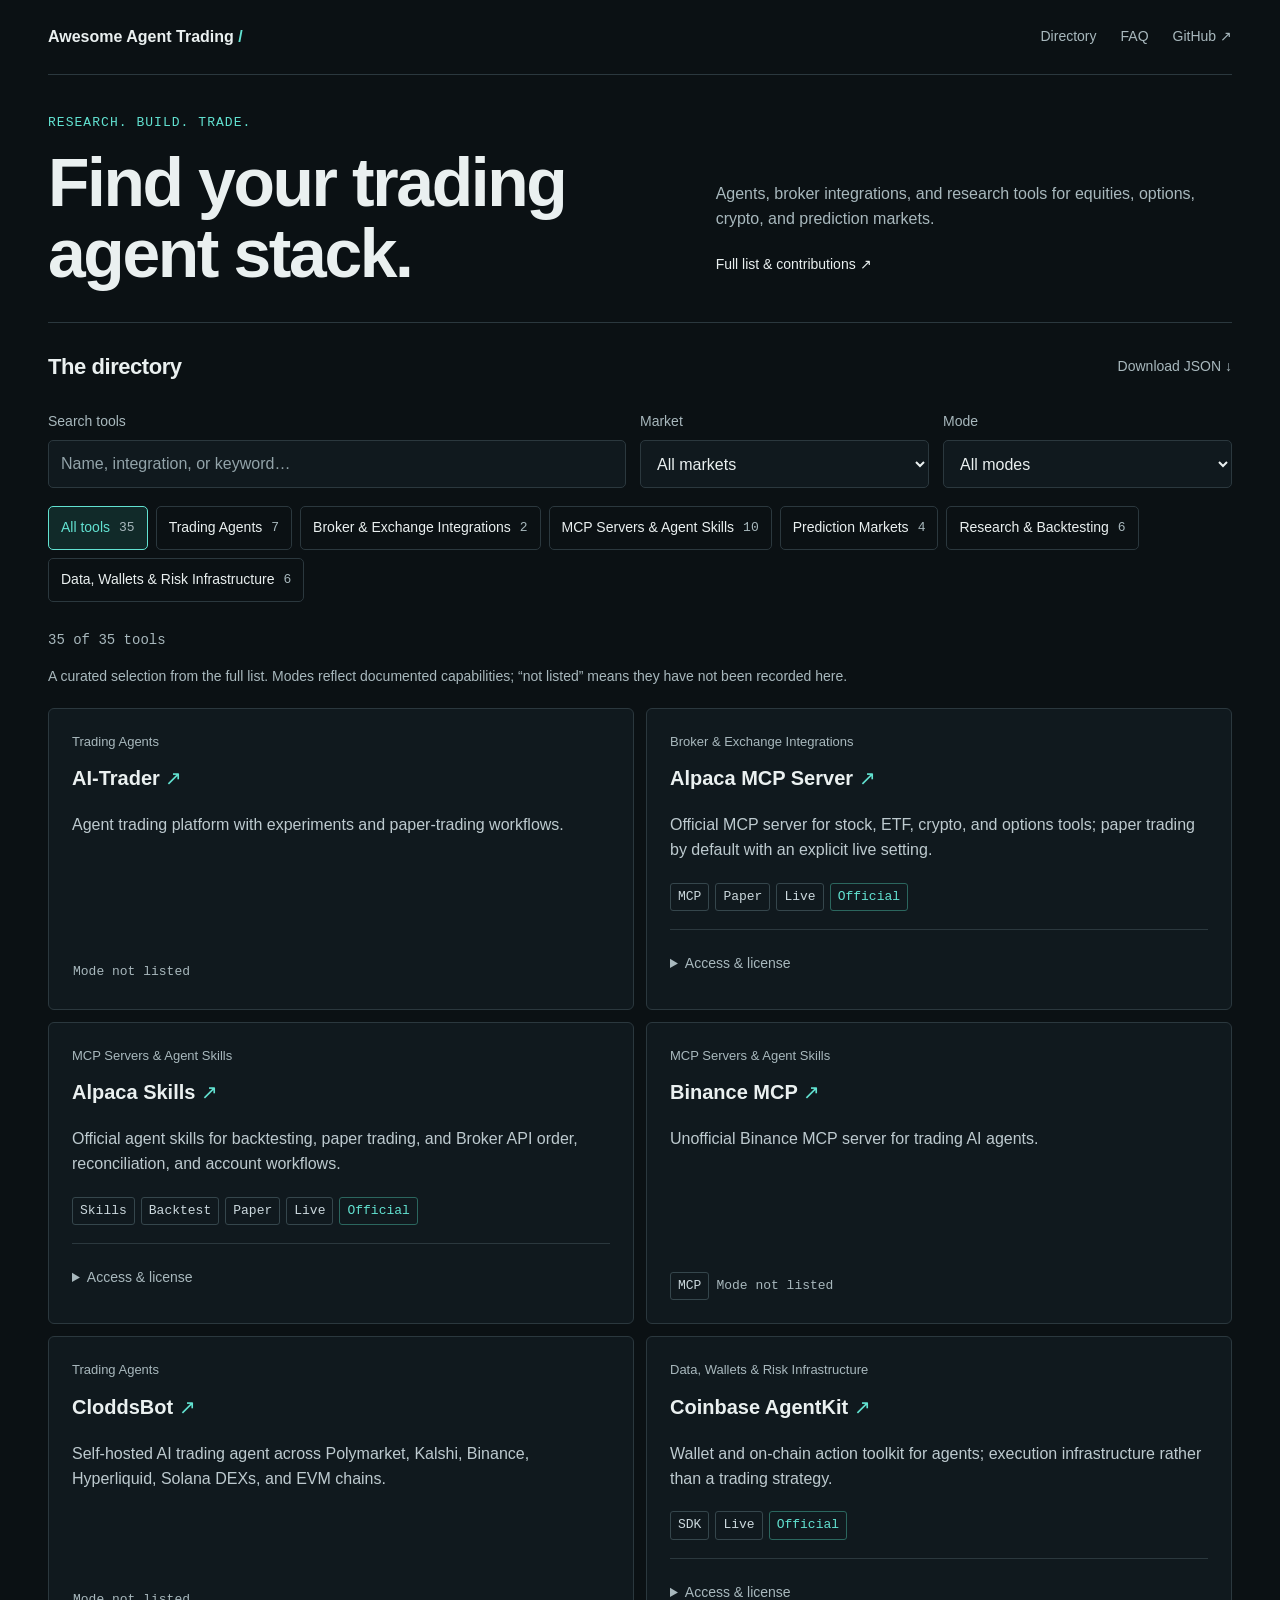
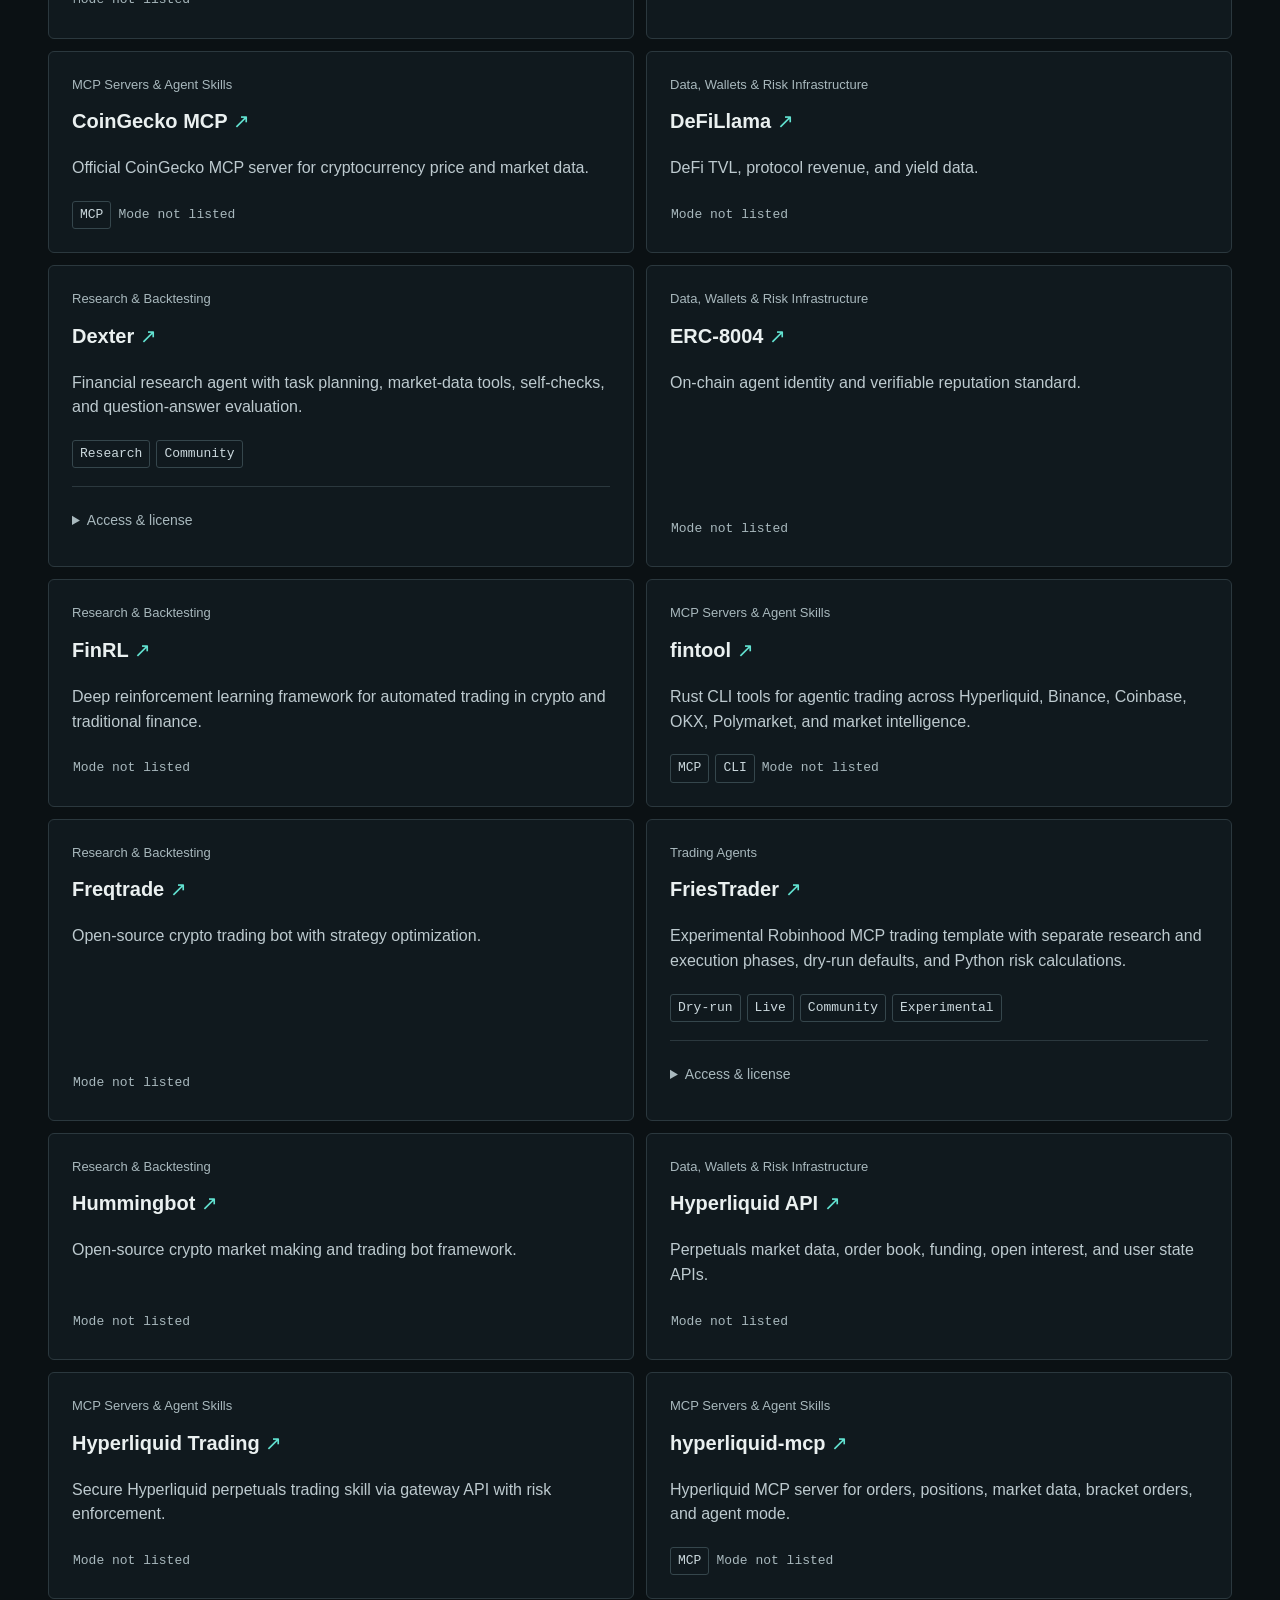
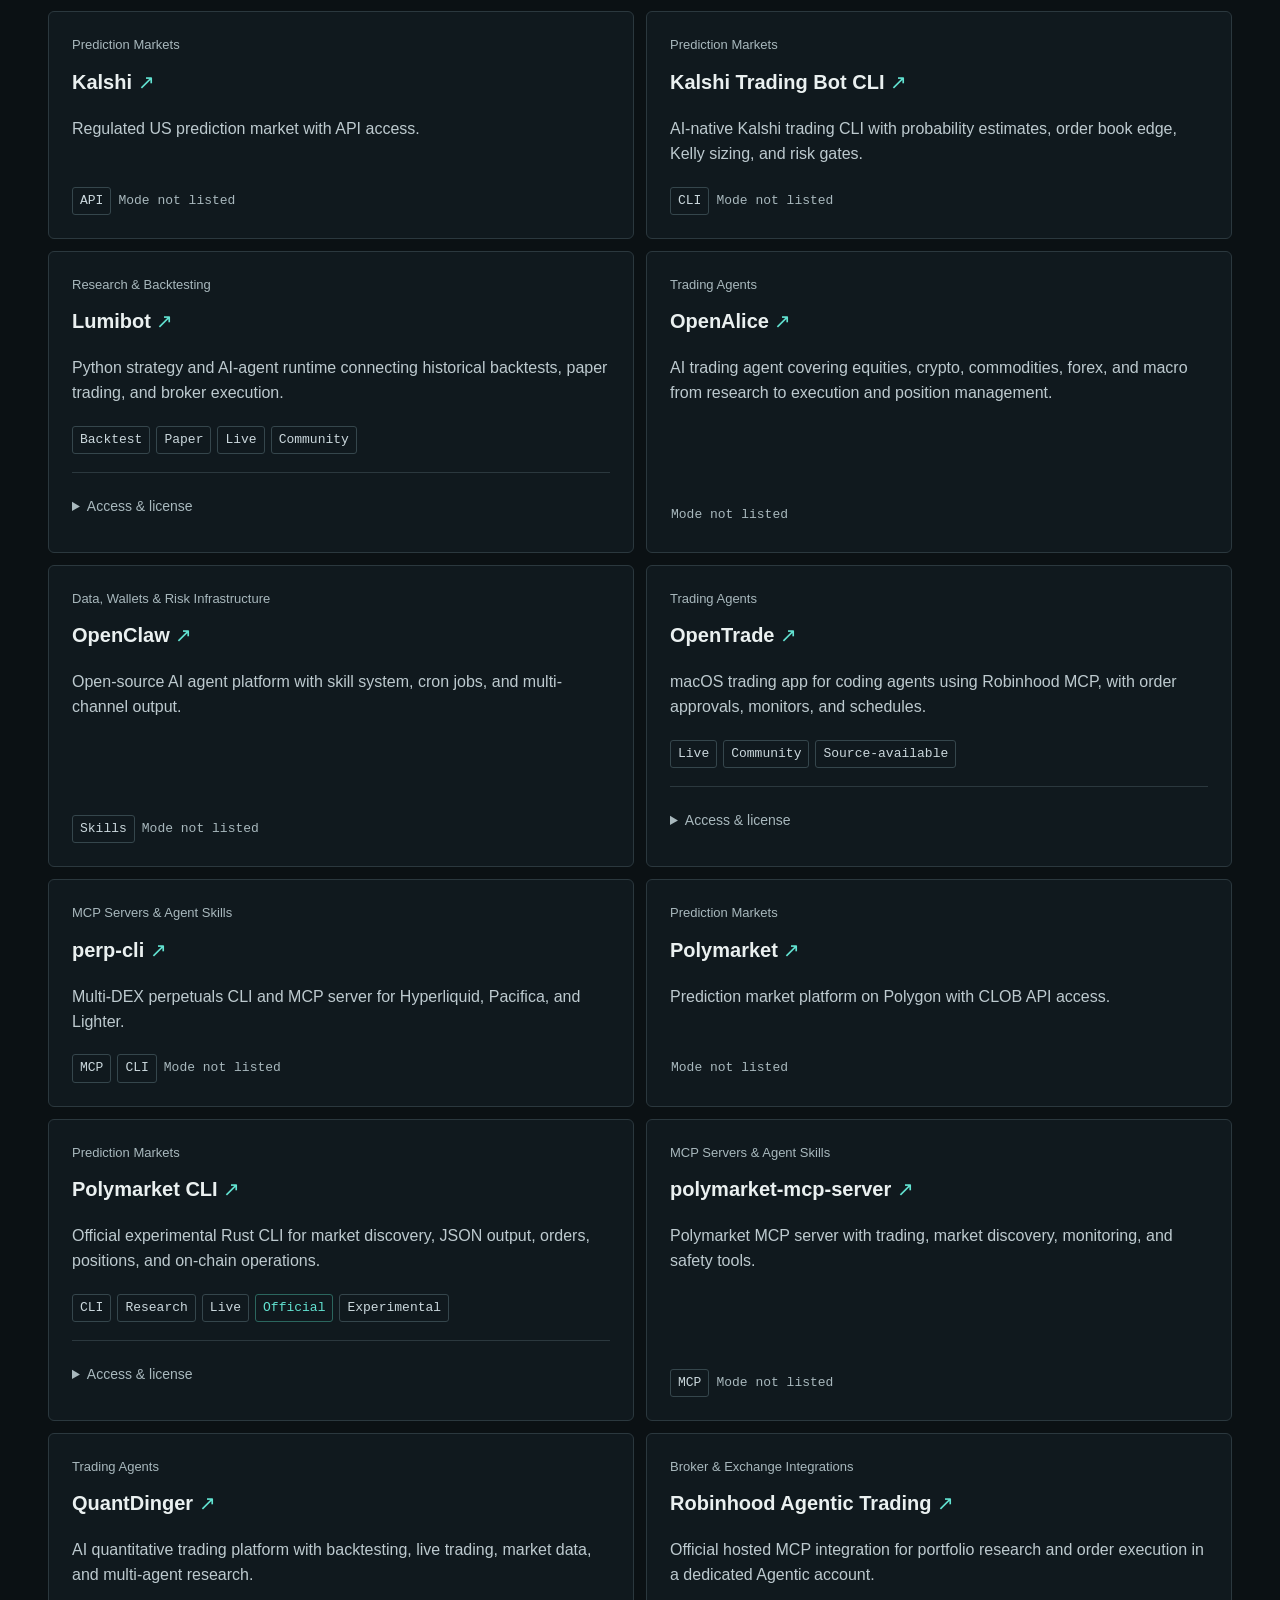
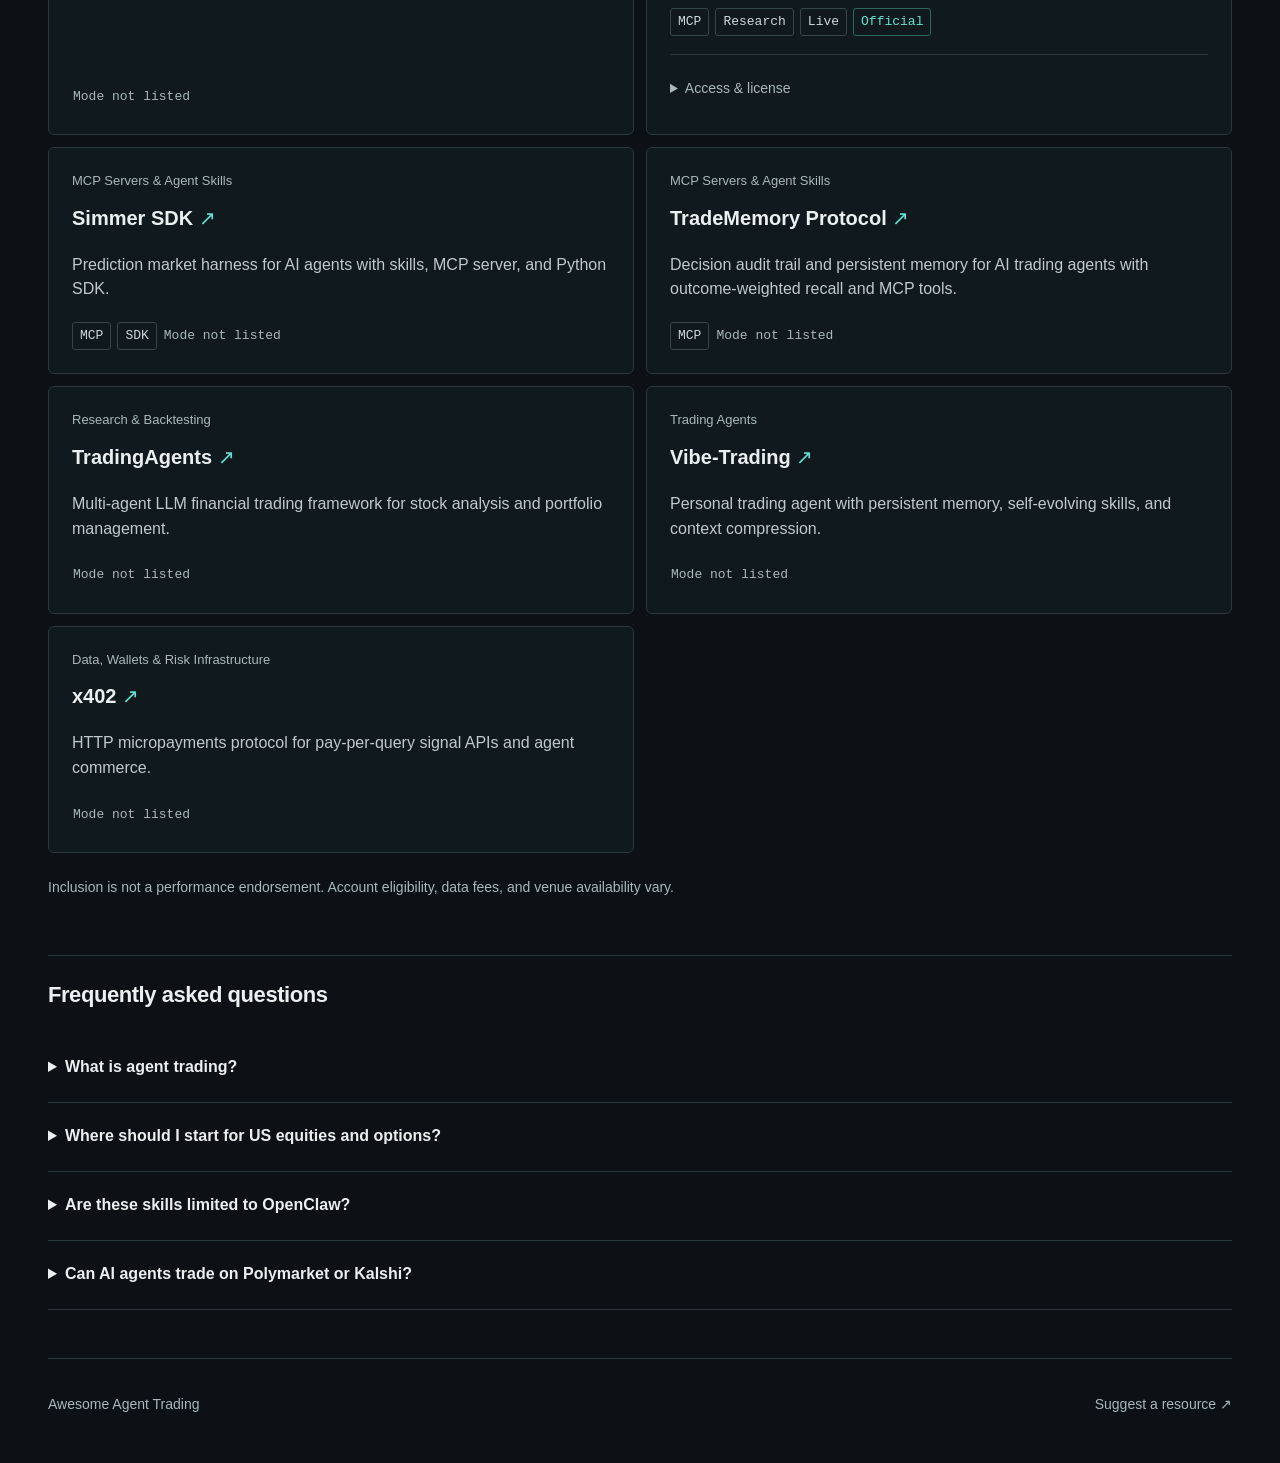
==== docs/index.html @ 353a3a8f "Build searchable trading tools directory" ====
<!doctype html>
<html lang="en">
  <head>
    <meta charset="utf-8">
    <meta name="viewport" content="width=device-width, initial-scale=1">
    <title>Awesome Agent Trading - Agents, Broker MCPs, and Prediction Markets</title>
    <meta name="description" content="Curated directory of AI trading agents, broker integrations, MCP servers, and research tools for US equities, options, global crypto, and prediction markets.">
    <meta name="keywords" content="AI trading agents, agent trading, autonomous trading agents, trading bots, crypto trading bots, MCP servers, Model Context Protocol, OpenClaw, Hyperliquid, Polymarket, Kalshi, prediction markets, algorithmic trading, quant trading">
    <link rel="canonical" href="https://laplaceagent.com/awesome-agent-trading/">
    <meta name="robots" content="index, follow">

    <meta property="og:type" content="website">
    <meta property="og:site_name" content="Awesome Agent Trading">
    <meta property="og:title" content="Awesome Agent Trading">
    <meta property="og:description" content="Curated directory of AI trading agents, broker integrations, MCP servers, and research tools for US equities, options, global crypto, and prediction markets.">
    <meta property="og:url" content="https://laplaceagent.com/awesome-agent-trading/">
    <meta property="og:image" content="https://laplaceagent.com/awesome-agent-trading/og.png">
    <meta property="og:image:width" content="1200">
    <meta property="og:image:height" content="630">
    <meta name="twitter:card" content="summary_large_image">
    <meta name="twitter:title" content="Awesome Agent Trading">
    <meta name="twitter:description" content="Curated directory of AI trading agents, broker integrations, MCP servers, and research tools for US equities, options, global crypto, and prediction markets.">
    <meta name="twitter:image" content="https://laplaceagent.com/awesome-agent-trading/og.png">

    <link rel="stylesheet" href="styles.css">
    <script src="directory.js" defer></script>
    <link rel="sitemap" type="application/xml" href="sitemap.xml">

    <script type="application/ld+json">
{
  "@context": "https://schema.org",
  "@type": "WebSite",
  "name": "Awesome Agent Trading",
  "url": "https://laplaceagent.com/awesome-agent-trading/",
  "description": "Curated directory of AI trading agents, broker integrations, MCP servers, and research tools for US equities, options, global crypto, and prediction markets.",
  "inLanguage": "en",
  "publisher": {
    "@type": "Organization",
    "name": "Awesome Agent Trading"
  },
  "sameAs": [
    "https://github.com/laplace0x/awesome-agent-trading"
  ]
}
    </script>
    <script type="application/ld+json">
{
  "@context": "https://schema.org",
  "@type": "ItemList",
  "name": "Featured AI Agent Trading Resources",
  "itemListElement": [
    {
      "@type": "ListItem",
      "position": 1,
      "name": "Alpaca MCP Server",
      "url": "https://github.com/alpacahq/alpaca-mcp-server",
      "description": "Official MCP server for stock, ETF, crypto, and options tools; paper trading by default with an explicit live setting."
    },
    {
      "@type": "ListItem",
      "position": 2,
      "name": "Robinhood Agentic Trading",
      "url": "https://robinhood.com/us/en/support/articles/agentic-trading-overview/",
      "description": "Official hosted MCP integration for portfolio research and order execution in a dedicated Agentic account."
    },
    {
      "@type": "ListItem",
      "position": 3,
      "name": "OpenAlice",
      "url": "https://github.com/TraderAlice/OpenAlice",
      "description": "AI trading agent covering equities, crypto, commodities, forex, and macro from research to execution and position management."
    },
    {
      "@type": "ListItem",
      "position": 4,
      "name": "Polymarket CLI",
      "url": "https://github.com/Polymarket/polymarket-cli",
      "description": "Official experimental Rust CLI for market discovery, JSON output, orders, positions, and on-chain operations."
    },
    {
      "@type": "ListItem",
      "position": 5,
      "name": "Lumibot",
      "url": "https://github.com/Lumiwealth/lumibot",
      "description": "Python strategy and AI-agent runtime connecting historical backtests, paper trading, and broker execution."
    },
    {
      "@type": "ListItem",
      "position": 6,
      "name": "Coinbase AgentKit",
      "url": "https://github.com/coinbase/agentkit",
      "description": "Wallet and on-chain action toolkit for agents; execution infrastructure rather than a trading strategy."
    }
  ]
}
    </script>
    <script type="application/ld+json">
{
  "@context": "https://schema.org",
  "@type": "FAQPage",
  "mainEntity": [
    {
      "@type": "Question",
      "name": "What is agent trading?",
      "acceptedAnswer": {
        "@type": "Answer",
        "text": "AI agents can research markets, call tools, propose decisions, or execute orders under configured controls. Research-only tools and live systems have different capabilities."
      }
    },
    {
      "@type": "Question",
      "name": "Where should I start for US equities and options?",
      "acceptedAnswer": {
        "@type": "Answer",
        "text": "Explore Alpaca MCP for paper/live tools, Robinhood Agentic Trading for an eligible dedicated account, and Lumibot for Python backtesting and broker execution. Account and data requirements vary."
      }
    },
    {
      "@type": "Question",
      "name": "Are these skills limited to OpenClaw?",
      "acceptedAnswer": {
        "@type": "Answer",
        "text": "No. The directory covers MCP servers, CLIs, SDKs, and skills for the clients documented by each project."
      }
    },
    {
      "@type": "Question",
      "name": "Can AI agents trade on Polymarket or Kalshi?",
      "acceptedAnswer": {
        "@type": "Answer",
        "text": "Tools include Polymarket CLI, Simmer SDK, Kalshi Trading Bot CLI, and community MCP integrations. Check venue eligibility and simulated versus real-order support."
      }
    }
  ]
}
    </script>
  </head>
  <body>
    <a class="skip-link" href="#directory">Skip to directory</a>
    <header class="shell topbar">
      <a class="brand" href="./">Awesome Agent Trading<span class="brand-mark" aria-hidden="true"> /</span></a>
      <nav aria-label="Primary"><a href="#directory">Directory</a><a href="#faq">FAQ</a><a href="https://github.com/laplace0x/awesome-agent-trading">GitHub ↗</a></nav>
    </header>
    <main class="shell">
      <section class="intro" aria-labelledby="page-title">
        <div><p class="eyebrow">Research. Build. Trade.</p><h1 id="page-title">Find your trading<br>agent stack.</h1></div>
        <div class="intro-copy"><p>Agents, broker integrations, and research tools for equities, options, crypto, and prediction markets.</p><a class="text-link" href="https://github.com/laplace0x/awesome-agent-trading">Full list &amp; contributions ↗</a></div>
      </section>
      <section id="directory" aria-labelledby="directory-title">
        <div class="section-heading"><h2 id="directory-title">The directory</h2><a href="projects.json">Download JSON ↓</a></div>
        <form id="filters" role="search" hidden>
          <div class="filter-row">
            <div class="search-field"><label for="search">Search tools</label><input id="search" name="q" type="search" placeholder="Name, integration, or keyword…" autocomplete="off"></div>
            <div><label for="market">Market</label><select id="market" name="market"><option value="">All markets</option><option>Equities</option><option>Options</option><option>Crypto &amp; DeFi</option><option>Prediction markets</option><option>Futures &amp; FX</option><option>Other</option></select></div>
            <div><label for="mode">Mode</label><select id="mode" name="mode"><option value="">All modes</option><option value="research">Research</option><option value="backtest">Backtest</option><option value="paper">Paper</option><option value="dry-run">Dry-run</option><option value="live">Live</option><option value="unknown">Not listed</option></select></div>
          </div>
          <div class="mobile-category"><label for="category-select">Category</label><select id="category-select">
<!-- CATEGORY-OPTIONS:START -->
<option value="">All categories</option><option value="Trading Agents">Trading Agents</option><option value="Broker &amp; Exchange Integrations">Broker &amp; Exchange Integrations</option><option value="MCP Servers &amp; Agent Skills">MCP Servers &amp; Agent Skills</option><option value="Prediction Markets">Prediction Markets</option><option value="Research &amp; Backtesting">Research &amp; Backtesting</option><option value="Data, Wallets &amp; Risk Infrastructure">Data, Wallets &amp; Risk Infrastructure</option>
<!-- CATEGORY-OPTIONS:END -->
          </select></div>
          <div id="categories" class="categories" role="group" aria-label="Filter by category">
<!-- CATEGORIES:START -->
<button type="button" class="category active" data-category="" aria-pressed="true">All tools <span>35</span></button>
<button type="button" class="category" data-category="Trading Agents" aria-pressed="false">Trading Agents <span>7</span></button>
<button type="button" class="category" data-category="Broker &amp; Exchange Integrations" aria-pressed="false">Broker &amp; Exchange Integrations <span>2</span></button>
<button type="button" class="category" data-category="MCP Servers &amp; Agent Skills" aria-pressed="false">MCP Servers &amp; Agent Skills <span>10</span></button>
<button type="button" class="category" data-category="Prediction Markets" aria-pressed="false">Prediction Markets <span>4</span></button>
<button type="button" class="category" data-category="Research &amp; Backtesting" aria-pressed="false">Research &amp; Backtesting <span>6</span></button>
<button type="button" class="category" data-category="Data, Wallets &amp; Risk Infrastructure" aria-pressed="false">Data, Wallets &amp; Risk Infrastructure <span>6</span></button>
<!-- CATEGORIES:END -->
          </div>
        </form>
        <noscript><p>All tools are listed below. Enable JavaScript to search and filter.</p></noscript>
        <div class="results-heading"><p id="result-count" role="status" aria-live="polite" aria-atomic="true">
<!-- COUNT:START -->
35 tools
<!-- COUNT:END -->
        </p><button id="reset" type="button" hidden>Clear filters</button></div>
        <p class="directory-note">A curated selection from the full list. Modes reflect documented capabilities; “not listed” means they have not been recorded here.</p>
        <div id="projects" class="projects">
<!-- PROJECTS:START -->
<article class="project" data-category="Trading Agents" data-markets="[&quot;Equities&quot;, &quot;Crypto &amp; DeFi&quot;, &quot;Other&quot;]" data-modes="[]" data-search="AI-Trader Agent trading platform with experiments and paper-trading workflows. Trading Agents stocks tradfi crypto ai-trading agent-native automation Python">
  <p class="project-category">Trading Agents</p>
  <h3><a href="https://github.com/HKUDS/AI-Trader">AI-Trader<span aria-hidden="true"> ↗</span></a></h3>
  <p class="project-description">Agent trading platform with experiments and paper-trading workflows.</p>
  <div class="tags" aria-label="Project attributes"><span class="tag tag--muted">Mode not listed</span></div>

</article>
<article class="project" data-category="Broker &amp; Exchange Integrations" data-markets="[&quot;Equities&quot;, &quot;Options&quot;, &quot;Crypto &amp; DeFi&quot;]" data-modes="[&quot;paper&quot;, &quot;live&quot;]" data-search="Alpaca MCP Server Official MCP server for stock, ETF, crypto, and options tools; paper trading by default with an explicit live setting. Broker &amp; Exchange Integrations us-equities options crypto mcp broker official Python">
  <p class="project-category">Broker &amp; Exchange Integrations</p>
  <h3><a href="https://github.com/alpacahq/alpaca-mcp-server">Alpaca MCP Server<span aria-hidden="true"> ↗</span></a></h3>
  <p class="project-description">Official MCP server for stock, ETF, crypto, and options tools; paper trading by default with an explicit live setting.</p>
  <div class="tags" aria-label="Project attributes"><span class="tag">MCP</span><span class="tag">Paper</span><span class="tag">Live</span><span class="tag tag--accent">Official</span></div>
<details class="project-details"><summary>Access &amp; license</summary><p>Requires an eligible Alpaca account and API credentials; market data entitlements vary.</p><p><a href="https://github.com/alpacahq/alpaca-mcp-server/blob/main/LICENSE">MIT license source</a> · Reviewed 2026-09-12</p></details>
</article>
<article class="project" data-category="MCP Servers &amp; Agent Skills" data-markets="[&quot;Equities&quot;, &quot;Options&quot;, &quot;Crypto &amp; DeFi&quot;]" data-modes="[&quot;backtest&quot;, &quot;paper&quot;, &quot;live&quot;]" data-search="Alpaca Skills Official agent skills for backtesting, paper trading, and Broker API order, reconciliation, and account workflows. MCP Servers &amp; Agent Skills us-equities options crypto skills broker official Python">
  <p class="project-category">MCP Servers &amp; Agent Skills</p>
  <h3><a href="https://github.com/alpacahq/alpaca-skills">Alpaca Skills<span aria-hidden="true"> ↗</span></a></h3>
  <p class="project-description">Official agent skills for backtesting, paper trading, and Broker API order, reconciliation, and account workflows.</p>
  <div class="tags" aria-label="Project attributes"><span class="tag">Skills</span><span class="tag">Backtest</span><span class="tag">Paper</span><span class="tag">Live</span><span class="tag tag--accent">Official</span></div>
<details class="project-details"><summary>Access &amp; license</summary><p>Individual skills have different credential and account requirements; not limited to OpenClaw.</p><p><a href="https://github.com/alpacahq/alpaca-skills/blob/main/LICENSE">Apache-2.0 license source</a> · Reviewed 2026-09-12</p></details>
</article>
<article class="project" data-category="MCP Servers &amp; Agent Skills" data-markets="[&quot;Crypto &amp; DeFi&quot;]" data-modes="[]" data-search="Binance MCP Unofficial Binance MCP server for trading AI agents. MCP Servers &amp; Agent Skills crypto cex mcp binance trading-api ">
  <p class="project-category">MCP Servers &amp; Agent Skills</p>
  <h3><a href="https://github.com/nicepkg/binance-mcp">Binance MCP<span aria-hidden="true"> ↗</span></a></h3>
  <p class="project-description">Unofficial Binance MCP server for trading AI agents.</p>
  <div class="tags" aria-label="Project attributes"><span class="tag">MCP</span><span class="tag tag--muted">Mode not listed</span></div>

</article>
<article class="project" data-category="Trading Agents" data-markets="[&quot;Crypto &amp; DeFi&quot;, &quot;Prediction markets&quot;]" data-modes="[]" data-search="CloddsBot Self-hosted AI trading agent across Polymarket, Kalshi, Binance, Hyperliquid, Solana DEXs, and EVM chains. Trading Agents prediction-markets crypto defi cex self-hosted polymarket kalshi hyperliquid binance TypeScript">
  <p class="project-category">Trading Agents</p>
  <h3><a href="https://github.com/alsk1992/CloddsBot">CloddsBot<span aria-hidden="true"> ↗</span></a></h3>
  <p class="project-description">Self-hosted AI trading agent across Polymarket, Kalshi, Binance, Hyperliquid, Solana DEXs, and EVM chains.</p>
  <div class="tags" aria-label="Project attributes"><span class="tag tag--muted">Mode not listed</span></div>

</article>
<article class="project" data-category="Data, Wallets &amp; Risk Infrastructure" data-markets="[&quot;Crypto &amp; DeFi&quot;]" data-modes="[&quot;live&quot;]" data-search="Coinbase AgentKit Wallet and on-chain action toolkit for agents; execution infrastructure rather than a trading strategy. Data, Wallets &amp; Risk Infrastructure crypto defi wallet sdk official TypeScript">
  <p class="project-category">Data, Wallets &amp; Risk Infrastructure</p>
  <h3><a href="https://github.com/coinbase/agentkit">Coinbase AgentKit<span aria-hidden="true"> ↗</span></a></h3>
  <p class="project-description">Wallet and on-chain action toolkit for agents; execution infrastructure rather than a trading strategy.</p>
  <div class="tags" aria-label="Project attributes"><span class="tag">SDK</span><span class="tag">Live</span><span class="tag tag--accent">Official</span></div>
<details class="project-details"><summary>Access &amp; license</summary><p>Chain, wallet, and action support depends on the selected integration.</p><p><a href="https://github.com/coinbase/agentkit/blob/main/LICENSE.md">Apache-2.0 license source</a> · Reviewed 2026-09-12</p></details>
</article>
<article class="project" data-category="MCP Servers &amp; Agent Skills" data-markets="[&quot;Crypto &amp; DeFi&quot;]" data-modes="[]" data-search="CoinGecko MCP Official CoinGecko MCP server for cryptocurrency price and market data. MCP Servers &amp; Agent Skills crypto mcp market-data coingecko prices ">
  <p class="project-category">MCP Servers &amp; Agent Skills</p>
  <h3><a href="https://docs.coingecko.com/docs/mcp-server">CoinGecko MCP<span aria-hidden="true"> ↗</span></a></h3>
  <p class="project-description">Official CoinGecko MCP server for cryptocurrency price and market data.</p>
  <div class="tags" aria-label="Project attributes"><span class="tag">MCP</span><span class="tag tag--muted">Mode not listed</span></div>

</article>
<article class="project" data-category="Data, Wallets &amp; Risk Infrastructure" data-markets="[&quot;Crypto &amp; DeFi&quot;]" data-modes="[]" data-search="DeFiLlama DeFi TVL, protocol revenue, and yield data. Data, Wallets &amp; Risk Infrastructure crypto defi market-data defi tvl yield ">
  <p class="project-category">Data, Wallets &amp; Risk Infrastructure</p>
  <h3><a href="https://defillama.com">DeFiLlama<span aria-hidden="true"> ↗</span></a></h3>
  <p class="project-description">DeFi TVL, protocol revenue, and yield data.</p>
  <div class="tags" aria-label="Project attributes"><span class="tag tag--muted">Mode not listed</span></div>

</article>
<article class="project" data-category="Research &amp; Backtesting" data-markets="[&quot;Equities&quot;]" data-modes="[&quot;research&quot;]" data-search="Dexter Financial research agent with task planning, market-data tools, self-checks, and question-answer evaluation. Research &amp; Backtesting us-equities research financial-data evals TypeScript">
  <p class="project-category">Research &amp; Backtesting</p>
  <h3><a href="https://github.com/virattt/dexter">Dexter<span aria-hidden="true"> ↗</span></a></h3>
  <p class="project-description">Financial research agent with task planning, market-data tools, self-checks, and question-answer evaluation.</p>
  <div class="tags" aria-label="Project attributes"><span class="tag">Research</span><span class="tag">Community</span></div>
<details class="project-details"><summary>Access &amp; license</summary><p>README declares MIT; no standalone root license file was found. Research tool, not an order-execution system; data/model services may cost extra.</p><p><a href="https://github.com/virattt/dexter#-license">MIT license source</a> · Reviewed 2026-09-12</p></details>
</article>
<article class="project" data-category="Data, Wallets &amp; Risk Infrastructure" data-markets="[&quot;Crypto &amp; DeFi&quot;]" data-modes="[]" data-search="ERC-8004 On-chain agent identity and verifiable reputation standard. Data, Wallets &amp; Risk Infrastructure crypto defi agent-identity reputation on-chain trust ">
  <p class="project-category">Data, Wallets &amp; Risk Infrastructure</p>
  <h3><a href="https://8004.org">ERC-8004<span aria-hidden="true"> ↗</span></a></h3>
  <p class="project-description">On-chain agent identity and verifiable reputation standard.</p>
  <div class="tags" aria-label="Project attributes"><span class="tag tag--muted">Mode not listed</span></div>

</article>
<article class="project" data-category="Research &amp; Backtesting" data-markets="[&quot;Equities&quot;, &quot;Crypto &amp; DeFi&quot;, &quot;Other&quot;]" data-modes="[]" data-search="FinRL Deep reinforcement learning framework for automated trading in crypto and traditional finance. Research &amp; Backtesting crypto tradfi stocks reinforcement-learning automated-trading finance Python">
  <p class="project-category">Research &amp; Backtesting</p>
  <h3><a href="https://github.com/AI4Finance-Foundation/FinRL">FinRL<span aria-hidden="true"> ↗</span></a></h3>
  <p class="project-description">Deep reinforcement learning framework for automated trading in crypto and traditional finance.</p>
  <div class="tags" aria-label="Project attributes"><span class="tag tag--muted">Mode not listed</span></div>

</article>
<article class="project" data-category="MCP Servers &amp; Agent Skills" data-markets="[&quot;Equities&quot;, &quot;Crypto &amp; DeFi&quot;, &quot;Prediction markets&quot;, &quot;Futures &amp; FX&quot;]" data-modes="[]" data-search="fintool Rust CLI tools for agentic trading across Hyperliquid, Binance, Coinbase, OKX, Polymarket, and market intelligence. MCP Servers &amp; Agent Skills crypto stocks commodities prediction-markets cli mcp market-intelligence agentic-trading Rust">
  <p class="project-category">MCP Servers &amp; Agent Skills</p>
  <h3><a href="https://github.com/second-state/fintool">fintool<span aria-hidden="true"> ↗</span></a></h3>
  <p class="project-description">Rust CLI tools for agentic trading across Hyperliquid, Binance, Coinbase, OKX, Polymarket, and market intelligence.</p>
  <div class="tags" aria-label="Project attributes"><span class="tag">MCP</span><span class="tag">CLI</span><span class="tag tag--muted">Mode not listed</span></div>

</article>
<article class="project" data-category="Research &amp; Backtesting" data-markets="[&quot;Crypto &amp; DeFi&quot;]" data-modes="[]" data-search="Freqtrade Open-source crypto trading bot with strategy optimization. Research &amp; Backtesting crypto cex trading-bot strategy-optimization backtesting Python">
  <p class="project-category">Research &amp; Backtesting</p>
  <h3><a href="https://github.com/freqtrade/freqtrade">Freqtrade<span aria-hidden="true"> ↗</span></a></h3>
  <p class="project-description">Open-source crypto trading bot with strategy optimization.</p>
  <div class="tags" aria-label="Project attributes"><span class="tag tag--muted">Mode not listed</span></div>

</article>
<article class="project" data-category="Trading Agents" data-markets="[&quot;Equities&quot;]" data-modes="[&quot;dry-run&quot;, &quot;live&quot;]" data-search="FriesTrader Experimental Robinhood MCP trading template with separate research and execution phases, dry-run defaults, and Python risk calculations. Trading Agents us-equities experimental robinhood risk-controls Python">
  <p class="project-category">Trading Agents</p>
  <h3><a href="https://github.com/YizhiSong/FriesTrader">FriesTrader<span aria-hidden="true"> ↗</span></a></h3>
  <p class="project-description">Experimental Robinhood MCP trading template with separate research and execution phases, dry-run defaults, and Python risk calculations.</p>
  <div class="tags" aria-label="Project attributes"><span class="tag">Dry-run</span><span class="tag">Live</span><span class="tag">Community</span><span class="tag">Experimental</span></div>
<details class="project-details"><summary>Access &amp; license</summary><p>Live deployment is an author claim, not independently verified here; documented constraints are not a security audit.</p><p><a href="https://github.com/YizhiSong/FriesTrader/blob/main/LICENSE">MIT license source</a> · Reviewed 2026-09-12</p></details>
</article>
<article class="project" data-category="Research &amp; Backtesting" data-markets="[&quot;Crypto &amp; DeFi&quot;]" data-modes="[]" data-search="Hummingbot Open-source crypto market making and trading bot framework. Research &amp; Backtesting crypto cex defi market-making trading-bot crypto Python">
  <p class="project-category">Research &amp; Backtesting</p>
  <h3><a href="https://github.com/hummingbot/hummingbot">Hummingbot<span aria-hidden="true"> ↗</span></a></h3>
  <p class="project-description">Open-source crypto market making and trading bot framework.</p>
  <div class="tags" aria-label="Project attributes"><span class="tag tag--muted">Mode not listed</span></div>

</article>
<article class="project" data-category="Data, Wallets &amp; Risk Infrastructure" data-markets="[&quot;Crypto &amp; DeFi&quot;]" data-modes="[]" data-search="Hyperliquid API Perpetuals market data, order book, funding, open interest, and user state APIs. Data, Wallets &amp; Risk Infrastructure crypto hyperliquid perpetuals market-data rest-api websocket perps ">
  <p class="project-category">Data, Wallets &amp; Risk Infrastructure</p>
  <h3><a href="https://hyperliquid.gitbook.io/hyperliquid-docs/for-developers/api">Hyperliquid API<span aria-hidden="true"> ↗</span></a></h3>
  <p class="project-description">Perpetuals market data, order book, funding, open interest, and user state APIs.</p>
  <div class="tags" aria-label="Project attributes"><span class="tag tag--muted">Mode not listed</span></div>

</article>
<article class="project" data-category="MCP Servers &amp; Agent Skills" data-markets="[&quot;Crypto &amp; DeFi&quot;]" data-modes="[]" data-search="Hyperliquid Trading Secure Hyperliquid perpetuals trading skill via gateway API with risk enforcement. MCP Servers &amp; Agent Skills crypto perpetuals hyperliquid openclaw hyperliquid perps risk-management ">
  <p class="project-category">MCP Servers &amp; Agent Skills</p>
  <h3><a href="https://clawhub.ai/laplace0x/hyperliquid-trading">Hyperliquid Trading<span aria-hidden="true"> ↗</span></a></h3>
  <p class="project-description">Secure Hyperliquid perpetuals trading skill via gateway API with risk enforcement.</p>
  <div class="tags" aria-label="Project attributes"><span class="tag tag--muted">Mode not listed</span></div>

</article>
<article class="project" data-category="MCP Servers &amp; Agent Skills" data-markets="[&quot;Crypto &amp; DeFi&quot;]" data-modes="[]" data-search="hyperliquid-mcp Hyperliquid MCP server for orders, positions, market data, bracket orders, and agent mode. MCP Servers &amp; Agent Skills crypto hyperliquid perpetuals mcp model-context-protocol hyperliquid orders ">
  <p class="project-category">MCP Servers &amp; Agent Skills</p>
  <h3><a href="https://github.com/edkdev/hyperliquid-mcp">hyperliquid-mcp<span aria-hidden="true"> ↗</span></a></h3>
  <p class="project-description">Hyperliquid MCP server for orders, positions, market data, bracket orders, and agent mode.</p>
  <div class="tags" aria-label="Project attributes"><span class="tag">MCP</span><span class="tag tag--muted">Mode not listed</span></div>

</article>
<article class="project" data-category="Prediction Markets" data-markets="[&quot;Prediction markets&quot;]" data-modes="[]" data-search="Kalshi Regulated US prediction market with API access. Prediction Markets prediction-markets kalshi regulated api ">
  <p class="project-category">Prediction Markets</p>
  <h3><a href="https://kalshi.com">Kalshi<span aria-hidden="true"> ↗</span></a></h3>
  <p class="project-description">Regulated US prediction market with API access.</p>
  <div class="tags" aria-label="Project attributes"><span class="tag">API</span><span class="tag tag--muted">Mode not listed</span></div>

</article>
<article class="project" data-category="Prediction Markets" data-markets="[&quot;Prediction markets&quot;]" data-modes="[]" data-search="Kalshi Trading Bot CLI AI-native Kalshi trading CLI with probability estimates, order book edge, Kelly sizing, and risk gates. Prediction Markets prediction-markets kalshi cli kelly-sizing risk-gates ai-trading TypeScript">
  <p class="project-category">Prediction Markets</p>
  <h3><a href="https://github.com/OctagonAI/kalshi-trading-bot-cli">Kalshi Trading Bot CLI<span aria-hidden="true"> ↗</span></a></h3>
  <p class="project-description">AI-native Kalshi trading CLI with probability estimates, order book edge, Kelly sizing, and risk gates.</p>
  <div class="tags" aria-label="Project attributes"><span class="tag">CLI</span><span class="tag tag--muted">Mode not listed</span></div>

</article>
<article class="project" data-category="Research &amp; Backtesting" data-markets="[&quot;Equities&quot;, &quot;Options&quot;, &quot;Crypto &amp; DeFi&quot;, &quot;Futures &amp; FX&quot;]" data-modes="[&quot;backtest&quot;, &quot;paper&quot;, &quot;live&quot;]" data-search="Lumibot Python strategy and AI-agent runtime connecting historical backtests, paper trading, and broker execution. Research &amp; Backtesting us-equities options crypto futures forex backtesting broker runtime Python">
  <p class="project-category">Research &amp; Backtesting</p>
  <h3><a href="https://github.com/Lumiwealth/lumibot">Lumibot<span aria-hidden="true"> ↗</span></a></h3>
  <p class="project-description">Python strategy and AI-agent runtime connecting historical backtests, paper trading, and broker execution.</p>
  <div class="tags" aria-label="Project attributes"><span class="tag">Backtest</span><span class="tag">Paper</span><span class="tag">Live</span><span class="tag">Community</span></div>
<details class="project-details"><summary>Access &amp; license</summary><p>Supported assets, data access, and execution modes depend on the broker and data provider.</p><p><a href="https://github.com/Lumiwealth/lumibot/blob/master/LICENSE">GPL-3.0 license source</a> · Reviewed 2026-09-12</p></details>
</article>
<article class="project" data-category="Trading Agents" data-markets="[&quot;Equities&quot;, &quot;Crypto &amp; DeFi&quot;, &quot;Futures &amp; FX&quot;, &quot;Other&quot;]" data-modes="[]" data-search="OpenAlice AI trading agent covering equities, crypto, commodities, forex, and macro from research to execution and position management. Trading Agents stocks crypto commodities forex macro ai-trading-agent research execution position-management TypeScript">
  <p class="project-category">Trading Agents</p>
  <h3><a href="https://github.com/TraderAlice/OpenAlice">OpenAlice<span aria-hidden="true"> ↗</span></a></h3>
  <p class="project-description">AI trading agent covering equities, crypto, commodities, forex, and macro from research to execution and position management.</p>
  <div class="tags" aria-label="Project attributes"><span class="tag tag--muted">Mode not listed</span></div>

</article>
<article class="project" data-category="Data, Wallets &amp; Risk Infrastructure" data-markets="[&quot;Crypto &amp; DeFi&quot;, &quot;Other&quot;]" data-modes="[]" data-search="OpenClaw Open-source AI agent platform with skill system, cron jobs, and multi-channel output. Data, Wallets &amp; Risk Infrastructure crypto defi tradfi ai-agent agent-framework skills automation Node.js">
  <p class="project-category">Data, Wallets &amp; Risk Infrastructure</p>
  <h3><a href="https://github.com/openclaw/openclaw">OpenClaw<span aria-hidden="true"> ↗</span></a></h3>
  <p class="project-description">Open-source AI agent platform with skill system, cron jobs, and multi-channel output.</p>
  <div class="tags" aria-label="Project attributes"><span class="tag">Skills</span><span class="tag tag--muted">Mode not listed</span></div>

</article>
<article class="project" data-category="Trading Agents" data-markets="[&quot;Equities&quot;]" data-modes="[&quot;live&quot;]" data-search="OpenTrade macOS trading app for coding agents using Robinhood MCP, with order approvals, monitors, and schedules. Trading Agents us-equities agent-runtime robinhood source-available TypeScript">
  <p class="project-category">Trading Agents</p>
  <h3><a href="https://github.com/OpenTradeOSS/OpenTrade">OpenTrade<span aria-hidden="true"> ↗</span></a></h3>
  <p class="project-description">macOS trading app for coding agents using Robinhood MCP, with order approvals, monitors, and schedules.</p>
  <div class="tags" aria-label="Project attributes"><span class="tag">Live</span><span class="tag">Community</span><span class="tag">Source-available</span></div>
<details class="project-details"><summary>Access &amp; license</summary><p>Source-available under Elastic License 2.0, not an open-source license; requires an eligible Robinhood account.</p><p><a href="https://github.com/OpenTradeOSS/OpenTrade/blob/main/LICENSE">Elastic-2.0 license source</a> · Reviewed 2026-09-12</p></details>
</article>
<article class="project" data-category="MCP Servers &amp; Agent Skills" data-markets="[&quot;Crypto &amp; DeFi&quot;]" data-modes="[]" data-search="perp-cli Multi-DEX perpetuals CLI and MCP server for Hyperliquid, Pacifica, and Lighter. MCP Servers &amp; Agent Skills crypto perpetuals defi mcp cli hyperliquid perps ">
  <p class="project-category">MCP Servers &amp; Agent Skills</p>
  <h3><a href="https://github.com/hypurrquant/perp-cli">perp-cli<span aria-hidden="true"> ↗</span></a></h3>
  <p class="project-description">Multi-DEX perpetuals CLI and MCP server for Hyperliquid, Pacifica, and Lighter.</p>
  <div class="tags" aria-label="Project attributes"><span class="tag">MCP</span><span class="tag">CLI</span><span class="tag tag--muted">Mode not listed</span></div>

</article>
<article class="project" data-category="Prediction Markets" data-markets="[&quot;Prediction markets&quot;]" data-modes="[]" data-search="Polymarket Prediction market platform on Polygon with CLOB API access. Prediction Markets prediction-markets polymarket clob polygon ">
  <p class="project-category">Prediction Markets</p>
  <h3><a href="https://polymarket.com">Polymarket<span aria-hidden="true"> ↗</span></a></h3>
  <p class="project-description">Prediction market platform on Polygon with CLOB API access.</p>
  <div class="tags" aria-label="Project attributes"><span class="tag tag--muted">Mode not listed</span></div>

</article>
<article class="project" data-category="Prediction Markets" data-markets="[&quot;Prediction markets&quot;]" data-modes="[&quot;research&quot;, &quot;live&quot;]" data-search="Polymarket CLI Official experimental Rust CLI for market discovery, JSON output, orders, positions, and on-chain operations. Prediction Markets prediction-markets cli official experimental Rust">
  <p class="project-category">Prediction Markets</p>
  <h3><a href="https://github.com/Polymarket/polymarket-cli">Polymarket CLI<span aria-hidden="true"> ↗</span></a></h3>
  <p class="project-description">Official experimental Rust CLI for market discovery, JSON output, orders, positions, and on-chain operations.</p>
  <div class="tags" aria-label="Project attributes"><span class="tag">CLI</span><span class="tag">Research</span><span class="tag">Live</span><span class="tag tag--accent">Official</span><span class="tag">Experimental</span></div>
<details class="project-details"><summary>Access &amp; license</summary><p>MIT is declared in Cargo.toml; no standalone root license file was found. Trading requires wallet credentials and venue eligibility.</p><p><a href="https://github.com/Polymarket/polymarket-cli/blob/main/Cargo.toml">MIT license source</a> · Reviewed 2026-09-12</p></details>
</article>
<article class="project" data-category="MCP Servers &amp; Agent Skills" data-markets="[&quot;Prediction markets&quot;]" data-modes="[]" data-search="polymarket-mcp-server Polymarket MCP server with trading, market discovery, monitoring, and safety tools. MCP Servers &amp; Agent Skills prediction-markets polymarket mcp polymarket market-discovery safety Python">
  <p class="project-category">MCP Servers &amp; Agent Skills</p>
  <h3><a href="https://github.com/caiovicentino/polymarket-mcp-server">polymarket-mcp-server<span aria-hidden="true"> ↗</span></a></h3>
  <p class="project-description">Polymarket MCP server with trading, market discovery, monitoring, and safety tools.</p>
  <div class="tags" aria-label="Project attributes"><span class="tag">MCP</span><span class="tag tag--muted">Mode not listed</span></div>

</article>
<article class="project" data-category="Trading Agents" data-markets="[&quot;Equities&quot;, &quot;Crypto &amp; DeFi&quot;, &quot;Futures &amp; FX&quot;]" data-modes="[]" data-search="QuantDinger AI quantitative trading platform with backtesting, live trading, market data, and multi-agent research. Trading Agents crypto stocks forex quant-trading backtesting live-trading multi-agent Python">
  <p class="project-category">Trading Agents</p>
  <h3><a href="https://github.com/OpenByteInc/QuantDinger">QuantDinger<span aria-hidden="true"> ↗</span></a></h3>
  <p class="project-description">AI quantitative trading platform with backtesting, live trading, market data, and multi-agent research.</p>
  <div class="tags" aria-label="Project attributes"><span class="tag tag--muted">Mode not listed</span></div>

</article>
<article class="project" data-category="Broker &amp; Exchange Integrations" data-markets="[&quot;Equities&quot;]" data-modes="[&quot;research&quot;, &quot;live&quot;]" data-search="Robinhood Agentic Trading Official hosted MCP integration for portfolio research and order execution in a dedicated Agentic account. Broker &amp; Exchange Integrations us-equities mcp broker hosted official ">
  <p class="project-category">Broker &amp; Exchange Integrations</p>
  <h3><a href="https://robinhood.com/us/en/support/articles/agentic-trading-overview/">Robinhood Agentic Trading<span aria-hidden="true"> ↗</span></a></h3>
  <p class="project-description">Official hosted MCP integration for portfolio research and order execution in a dedicated Agentic account.</p>
  <div class="tags" aria-label="Project attributes"><span class="tag">MCP</span><span class="tag">Research</span><span class="tag">Live</span><span class="tag tag--accent">Official</span></div>
<details class="project-details"><summary>Access &amp; license</summary><p>Hosted service, not an open-source server. Eligibility and supported products depend on the account; read access extends beyond the tradable Agentic account.</p><p>Hosted service · Reviewed 2026-09-12</p></details>
</article>
<article class="project" data-category="MCP Servers &amp; Agent Skills" data-markets="[&quot;Prediction markets&quot;]" data-modes="[]" data-search="Simmer SDK Prediction market harness for AI agents with skills, MCP server, and Python SDK. MCP Servers &amp; Agent Skills prediction-markets mcp sdk prediction-market agent-harness Python">
  <p class="project-category">MCP Servers &amp; Agent Skills</p>
  <h3><a href="https://github.com/SpartanLabsXyz/simmer-sdk">Simmer SDK<span aria-hidden="true"> ↗</span></a></h3>
  <p class="project-description">Prediction market harness for AI agents with skills, MCP server, and Python SDK.</p>
  <div class="tags" aria-label="Project attributes"><span class="tag">MCP</span><span class="tag">SDK</span><span class="tag tag--muted">Mode not listed</span></div>

</article>
<article class="project" data-category="MCP Servers &amp; Agent Skills" data-markets="[&quot;Crypto &amp; DeFi&quot;, &quot;Prediction markets&quot;, &quot;Other&quot;]" data-modes="[]" data-search="TradeMemory Protocol Decision audit trail and persistent memory for AI trading agents with outcome-weighted recall and MCP tools. MCP Servers &amp; Agent Skills crypto tradfi prediction-markets mcp memory audit-trail risk-management Python">
  <p class="project-category">MCP Servers &amp; Agent Skills</p>
  <h3><a href="https://github.com/mnemox-ai/tradememory-protocol">TradeMemory Protocol<span aria-hidden="true"> ↗</span></a></h3>
  <p class="project-description">Decision audit trail and persistent memory for AI trading agents with outcome-weighted recall and MCP tools.</p>
  <div class="tags" aria-label="Project attributes"><span class="tag">MCP</span><span class="tag tag--muted">Mode not listed</span></div>

</article>
<article class="project" data-category="Research &amp; Backtesting" data-markets="[&quot;Equities&quot;, &quot;Other&quot;]" data-modes="[]" data-search="TradingAgents Multi-agent LLM financial trading framework for stock analysis and portfolio management. Research &amp; Backtesting stocks tradfi multi-agent llm stock-analysis portfolio-management Python">
  <p class="project-category">Research &amp; Backtesting</p>
  <h3><a href="https://github.com/TauricResearch/TradingAgents">TradingAgents<span aria-hidden="true"> ↗</span></a></h3>
  <p class="project-description">Multi-agent LLM financial trading framework for stock analysis and portfolio management.</p>
  <div class="tags" aria-label="Project attributes"><span class="tag tag--muted">Mode not listed</span></div>

</article>
<article class="project" data-category="Trading Agents" data-markets="[&quot;Equities&quot;, &quot;Crypto &amp; DeFi&quot;, &quot;Other&quot;]" data-modes="[]" data-search="Vibe-Trading Personal trading agent with persistent memory, self-evolving skills, and context compression. Trading Agents stocks crypto tradfi personal-agent memory self-evolving llm Python">
  <p class="project-category">Trading Agents</p>
  <h3><a href="https://github.com/HKUDS/Vibe-Trading">Vibe-Trading<span aria-hidden="true"> ↗</span></a></h3>
  <p class="project-description">Personal trading agent with persistent memory, self-evolving skills, and context compression.</p>
  <div class="tags" aria-label="Project attributes"><span class="tag tag--muted">Mode not listed</span></div>

</article>
<article class="project" data-category="Data, Wallets &amp; Risk Infrastructure" data-markets="[&quot;Crypto &amp; DeFi&quot;, &quot;Other&quot;]" data-modes="[]" data-search="x402 HTTP micropayments protocol for pay-per-query signal APIs and agent commerce. Data, Wallets &amp; Risk Infrastructure crypto agent-commerce payments micropayments agent-commerce signals ">
  <p class="project-category">Data, Wallets &amp; Risk Infrastructure</p>
  <h3><a href="https://x402.org">x402<span aria-hidden="true"> ↗</span></a></h3>
  <p class="project-description">HTTP micropayments protocol for pay-per-query signal APIs and agent commerce.</p>
  <div class="tags" aria-label="Project attributes"><span class="tag tag--muted">Mode not listed</span></div>

</article>
<!-- PROJECTS:END -->
        </div>
        <div id="empty" class="empty" hidden><h3>No matching tools</h3><p>Try a broader keyword or clear the filters.</p><button id="empty-reset" type="button">Show all tools</button></div>
        <p class="footnote">Inclusion is not a performance endorsement. Account eligibility, data fees, and venue availability vary.</p>
      </section>
      <section class="faq" id="faq" aria-labelledby="faq-title"><div class="section-heading"><h2 id="faq-title">Frequently asked questions</h2></div>
        <details><summary>What is agent trading?</summary><p>AI agents can research markets, call tools, propose decisions, or execute orders under configured controls. Research-only tools and live systems have different capabilities.</p></details>
        <details><summary>Where should I start for US equities and options?</summary><p>Explore Alpaca MCP for paper/live tools, Robinhood Agentic Trading for an eligible dedicated account, and Lumibot for Python backtesting and broker execution. Account and data requirements vary.</p></details>
        <details><summary>Are these skills limited to OpenClaw?</summary><p>No. The directory covers MCP servers, CLIs, SDKs, and skills for the clients documented by each project.</p></details>
        <details><summary>Can AI agents trade on Polymarket or Kalshi?</summary><p>Tools include Polymarket CLI, Simmer SDK, Kalshi Trading Bot CLI, and community MCP integrations. Check venue eligibility and simulated versus real-order support.</p></details>
      </section>
    </main>
    <footer class="shell"><span>Awesome Agent Trading</span><a href="https://github.com/laplace0x/awesome-agent-trading/blob/main/CONTRIBUTING.md">Suggest a resource ↗</a></footer>
  </body>
</html>
---- docs/styles.css ----
:root{color-scheme:dark;--bg:#0b1114;--panel:#10191e;--text:#eaf0f0;--muted:#a8b8bd;--line:#2b383e;--accent:#62e2d1;--max:1184px;font-family:"Avenir Next","Segoe UI",sans-serif;font-size:16px}

*{box-sizing:border-box}
html{scroll-behavior:smooth;scroll-padding-top:24px}
body{margin:0;background:var(--bg);color:var(--text);line-height:1.55}
a{color:inherit;text-decoration:none}
a:hover{color:var(--accent)}
button,input,select{font:inherit}
button,a,input,select,summary{-webkit-tap-highlight-color:transparent}
button,summary{cursor:pointer}
button{color:inherit}
a:focus-visible,button:focus-visible,input:focus-visible,select:focus-visible,summary:focus-visible{outline:2px solid var(--accent);outline-offset:4px}
[hidden]{display:none!important}
.shell{width:min(var(--max),calc(100% - 36px));margin-inline:auto}
.skip-link{position:absolute;top:-80px;left:16px;background:var(--accent);color:var(--bg);padding:12px;z-index:10}
.skip-link:focus{top:12px}
.topbar{padding-block:22px;border-bottom:1px solid var(--line);display:flex;flex-direction:column;gap:14px}
.brand{font-weight:750;font-size:1rem}
.brand-mark{color:var(--accent)}
nav{display:flex;flex-wrap:wrap;gap:8px 24px}
nav a{display:inline-flex;align-items:center;min-height:44px;font-size:.875rem;color:var(--muted)}
.intro{padding-block:32px 28px;display:grid;gap:20px}
.eyebrow{font:500 .8125rem/1.5 "SFMono-Regular",Consolas,monospace;color:var(--accent);margin:0 0 14px;text-transform:uppercase;letter-spacing:.08em}
h1{font-size:clamp(2.25rem,5.3vw,4.25rem);font-weight:650;line-height:1.06;letter-spacing:-.035em;margin:0}
h2{font-size:1.375rem;letter-spacing:-.02em;margin:0}
h3{margin:0;font-size:1.25rem;line-height:1.35}
.intro-copy{max-width:490px;color:var(--muted)}
.intro-copy p{margin:0 0 12px}
.text-link{color:var(--text);font-size:.875rem;display:inline-flex;align-items:center;min-height:44px}
.section-heading{display:flex;align-items:center;justify-content:space-between;gap:16px;border-top:1px solid var(--line);padding-block:22px}
.section-heading>a{font-size:.875rem;color:var(--muted);min-height:44px;display:flex;align-items:center}
label{display:block;font-size:.875rem;color:var(--muted);margin-bottom:7px}
.filter-row{display:grid;grid-template-columns:1fr 1fr;gap:14px}
.search-field{grid-column:1/-1}
input,select{width:100%;min-width:0;min-height:48px;border:1px solid var(--line);border-radius:5px;background:var(--panel);color:var(--text);padding:10px 12px}
input::placeholder{color:#92a3a9}
select{padding-right:24px}
.categories{display:flex;flex-wrap:wrap;gap:8px;padding-block:18px 12px}
.category{display:inline-flex;align-items:center;gap:9px;text-align:left;min-height:44px;border:1px solid var(--line);border-radius:5px;background:transparent;padding:8px 12px;font-size:.875rem}
.category span{font-family:Consolas,monospace;font-size:.8125rem;color:var(--muted)}
.category.active{border-color:var(--accent);color:var(--accent);background:#112a29}
.category:hover{border-color:var(--accent)}
.results-heading{display:flex;align-items:center;justify-content:space-between;min-height:44px;margin-top:4px}
.results-heading p{margin:0;font: .875rem/1.5 Consolas,monospace;color:var(--muted)}
#reset,.empty button{background:none;border:0;color:var(--accent);min-height:44px;padding:8px 0;font-size:.875rem}
.directory-note,.footnote{color:var(--muted);font-size:.875rem;max-width:850px;margin:4px 0 20px}
.projects{display:grid;gap:12px}
.project{padding:23px;border:1px solid var(--line);border-radius:6px;background:var(--panel);display:flex;flex-direction:column;align-items:flex-start;min-width:0}
.project:hover{border-color:#52676d}
.project-category{color:var(--muted);font-size:.8125rem;line-height:1.5;margin:0 0 10px}
.project h3 a{display:inline-block;min-height:44px;padding-block:4px;overflow-wrap:anywhere}
.project h3 span{font-weight:400;color:var(--accent)}
.project-description{margin:8px 0 20px;color:#bdcacf;font-size:1rem;max-width:65ch}
.tags{display:flex;flex-wrap:wrap;gap:6px;margin-top:auto}
.tag{font: .8125rem/1.4 Consolas,monospace;padding:4px 7px;border:1px solid #35464c;border-radius:3px;color:#cbd8dd}
.tag--accent{color:var(--accent);border-color:#2b665e}
.tag--muted{border-color:transparent;padding-left:0;color:var(--muted)}
.project-details{margin-top:18px;padding-top:12px;border-top:1px solid var(--line);width:100%;font-size:.875rem;color:var(--muted)}
summary{min-height:44px;align-content:center}
.project-details p{margin:10px 0;overflow-wrap:anywhere}
.project-details a{text-decoration:underline;text-underline-offset:3px}
.empty{text-align:center;padding:60px 20px;border:1px dashed var(--line)}
.empty p{color:var(--muted)}
.footnote{margin-top:24px}
.faq{padding-block:36px 48px}
.faq>details{border-bottom:1px solid var(--line);padding:12px 0}
.faq summary{font-weight:600;padding:8px 0}
.faq p{color:var(--muted);max-width:75ch}
footer{border-top:1px solid var(--line);padding-block:24px 36px;display:flex;flex-wrap:wrap;align-items:center;justify-content:space-between;gap:12px;color:var(--muted);font-size:.875rem}
footer a{min-height:44px;display:flex;align-items:center}

@media(min-width:700px){.topbar{flex-direction:row;align-items:center;justify-content:space-between;padding-block:15px}
.intro{grid-template-columns:1.2fr 1fr;align-items:end;padding-block:38px 32px;gap:48px}
.filter-row{grid-template-columns:2fr 1fr 1fr}
.search-field{grid-column:auto}
.projects{grid-template-columns:repeat(2,minmax(0,1fr))}
.intro-copy{padding-bottom:3px}
}

@media(prefers-reduced-motion:reduce){html{scroll-behavior:auto}
}


.mobile-category{margin-top:14px}
.categories{display:none}
@media(min-width:700px){.mobile-category{display:none}
.categories{display:flex}
}
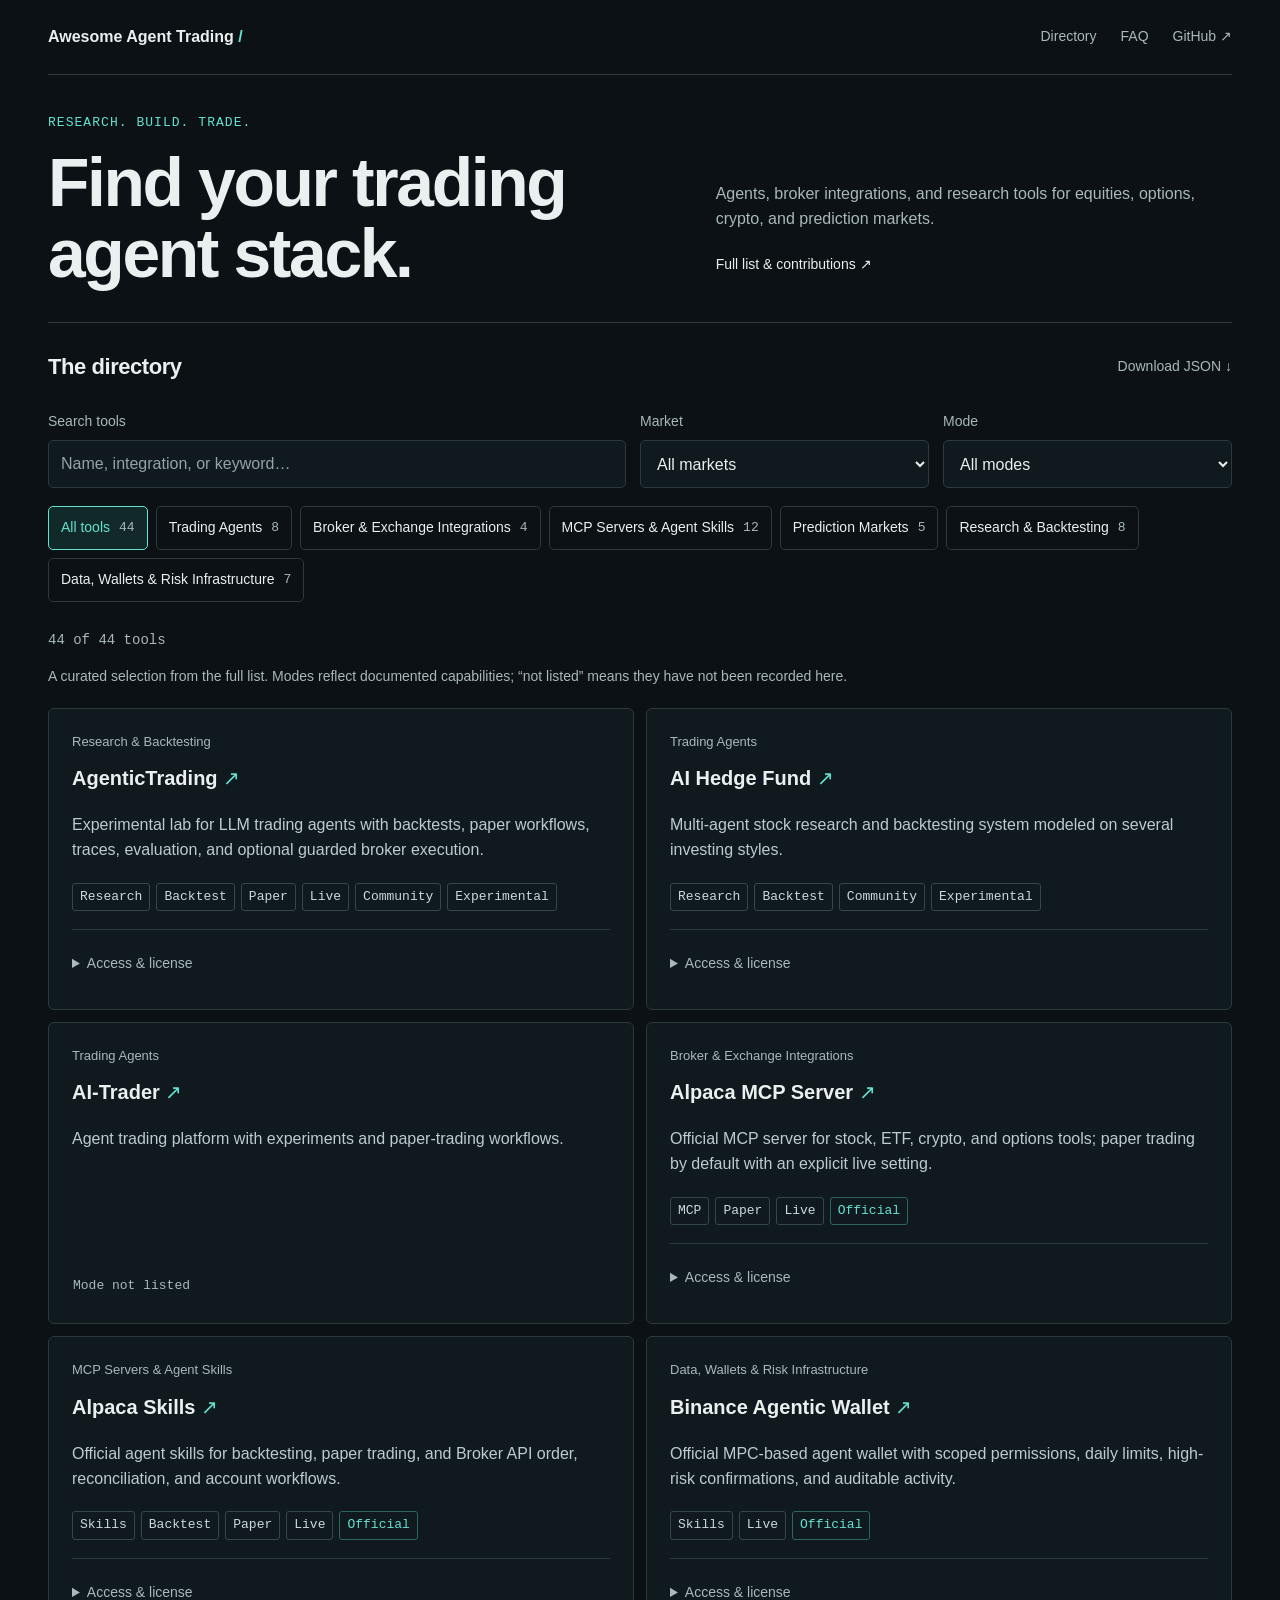
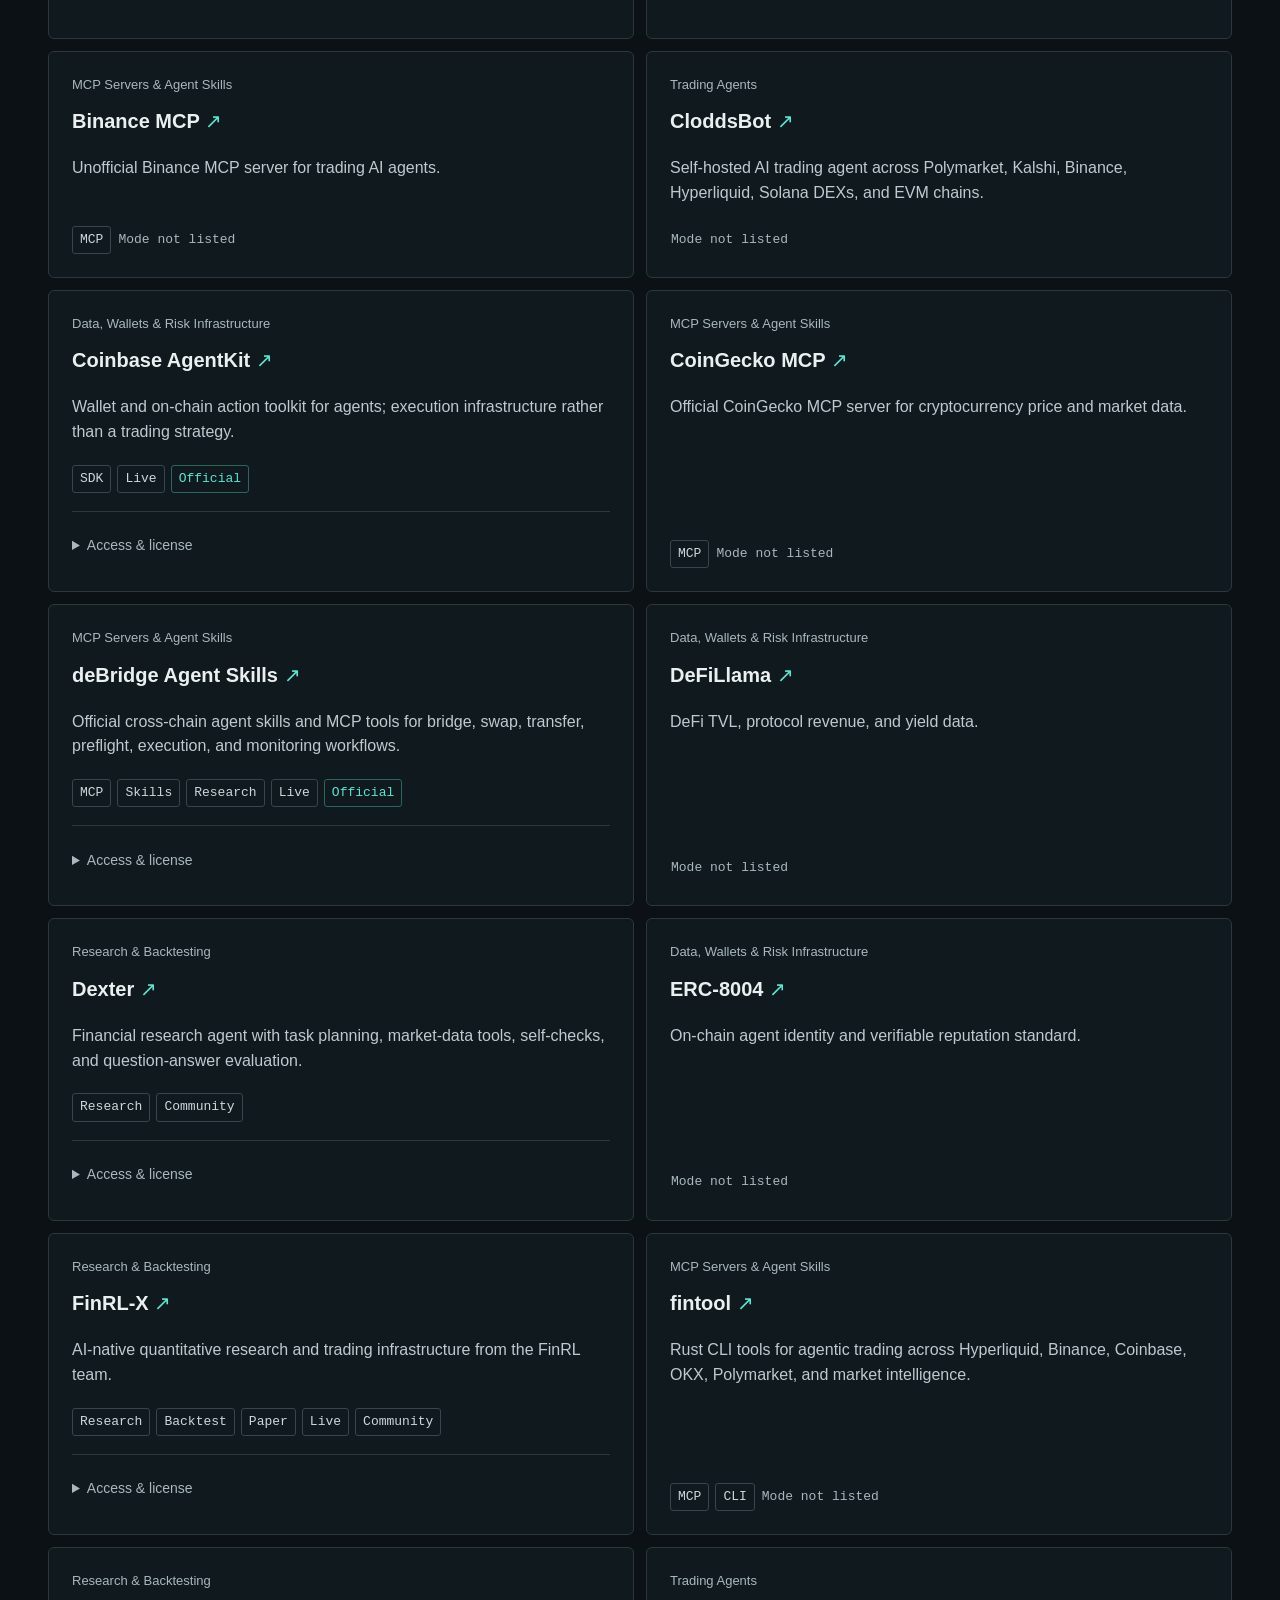
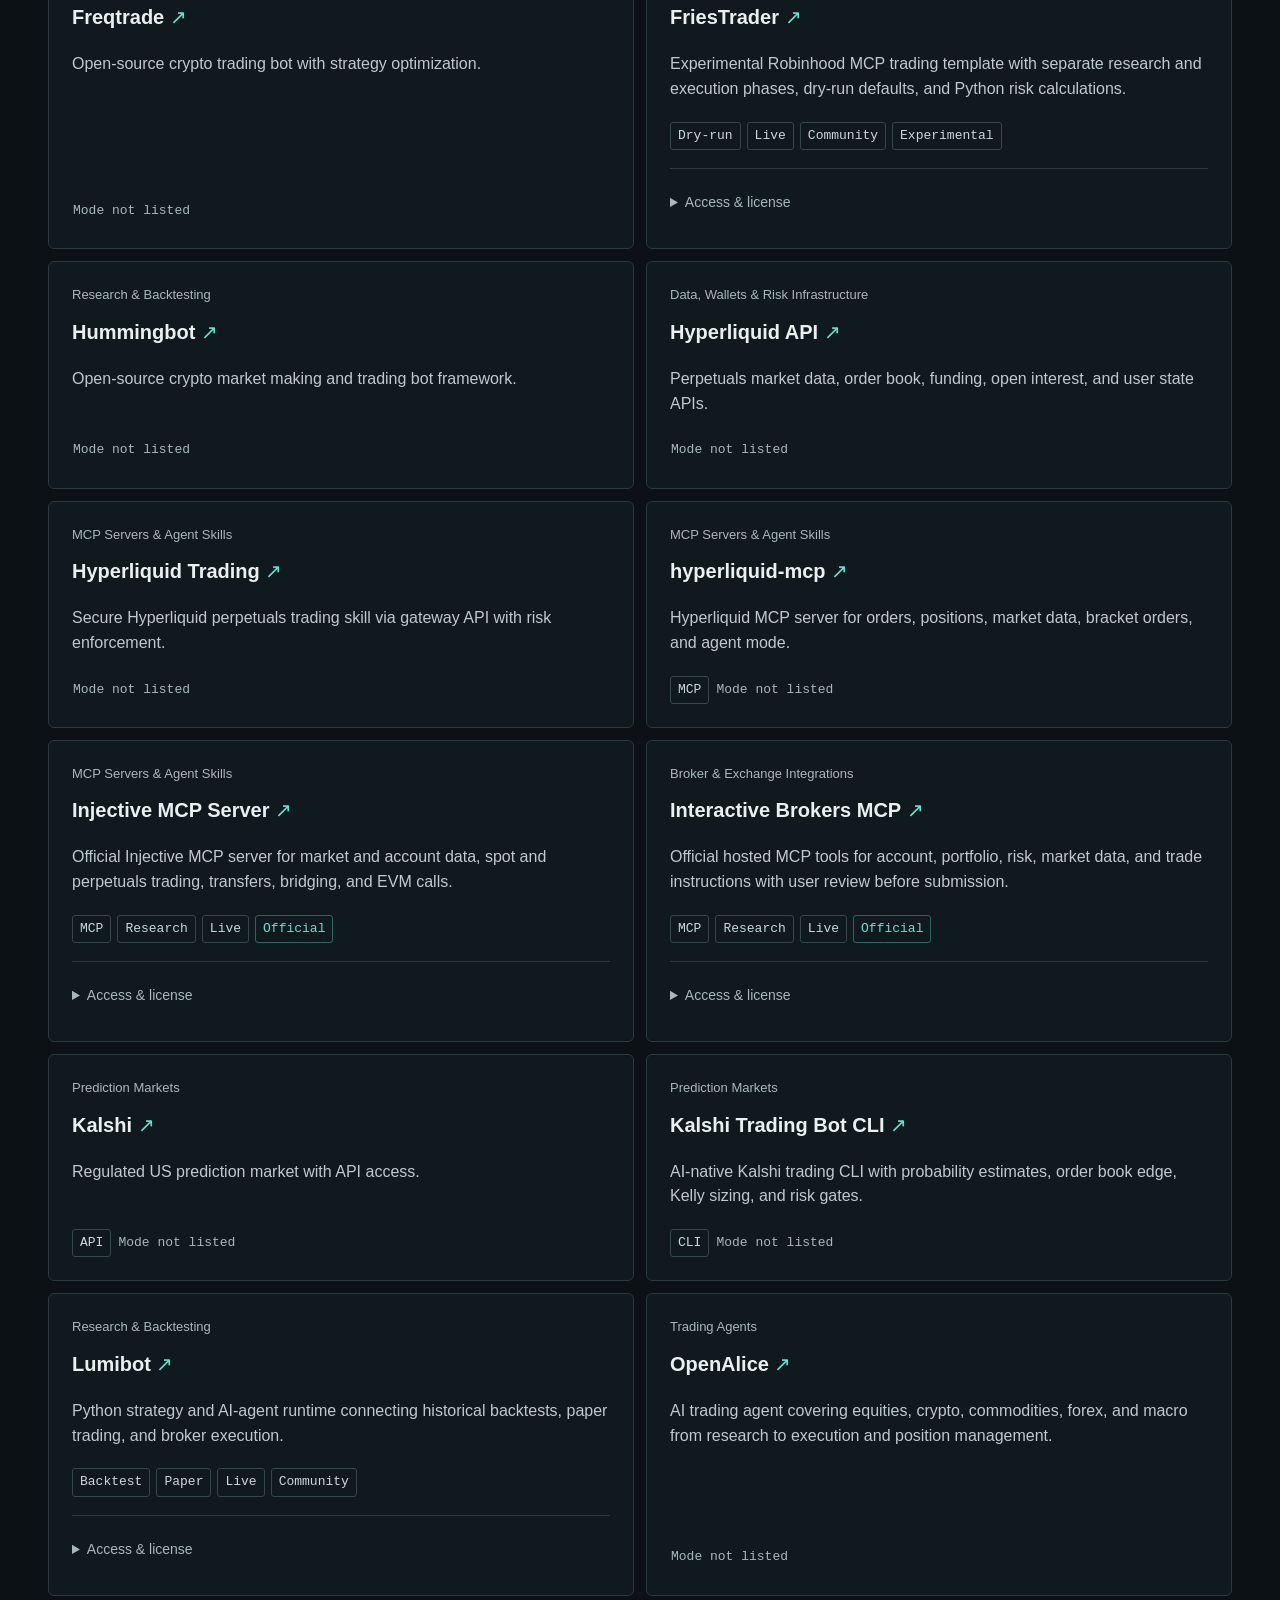
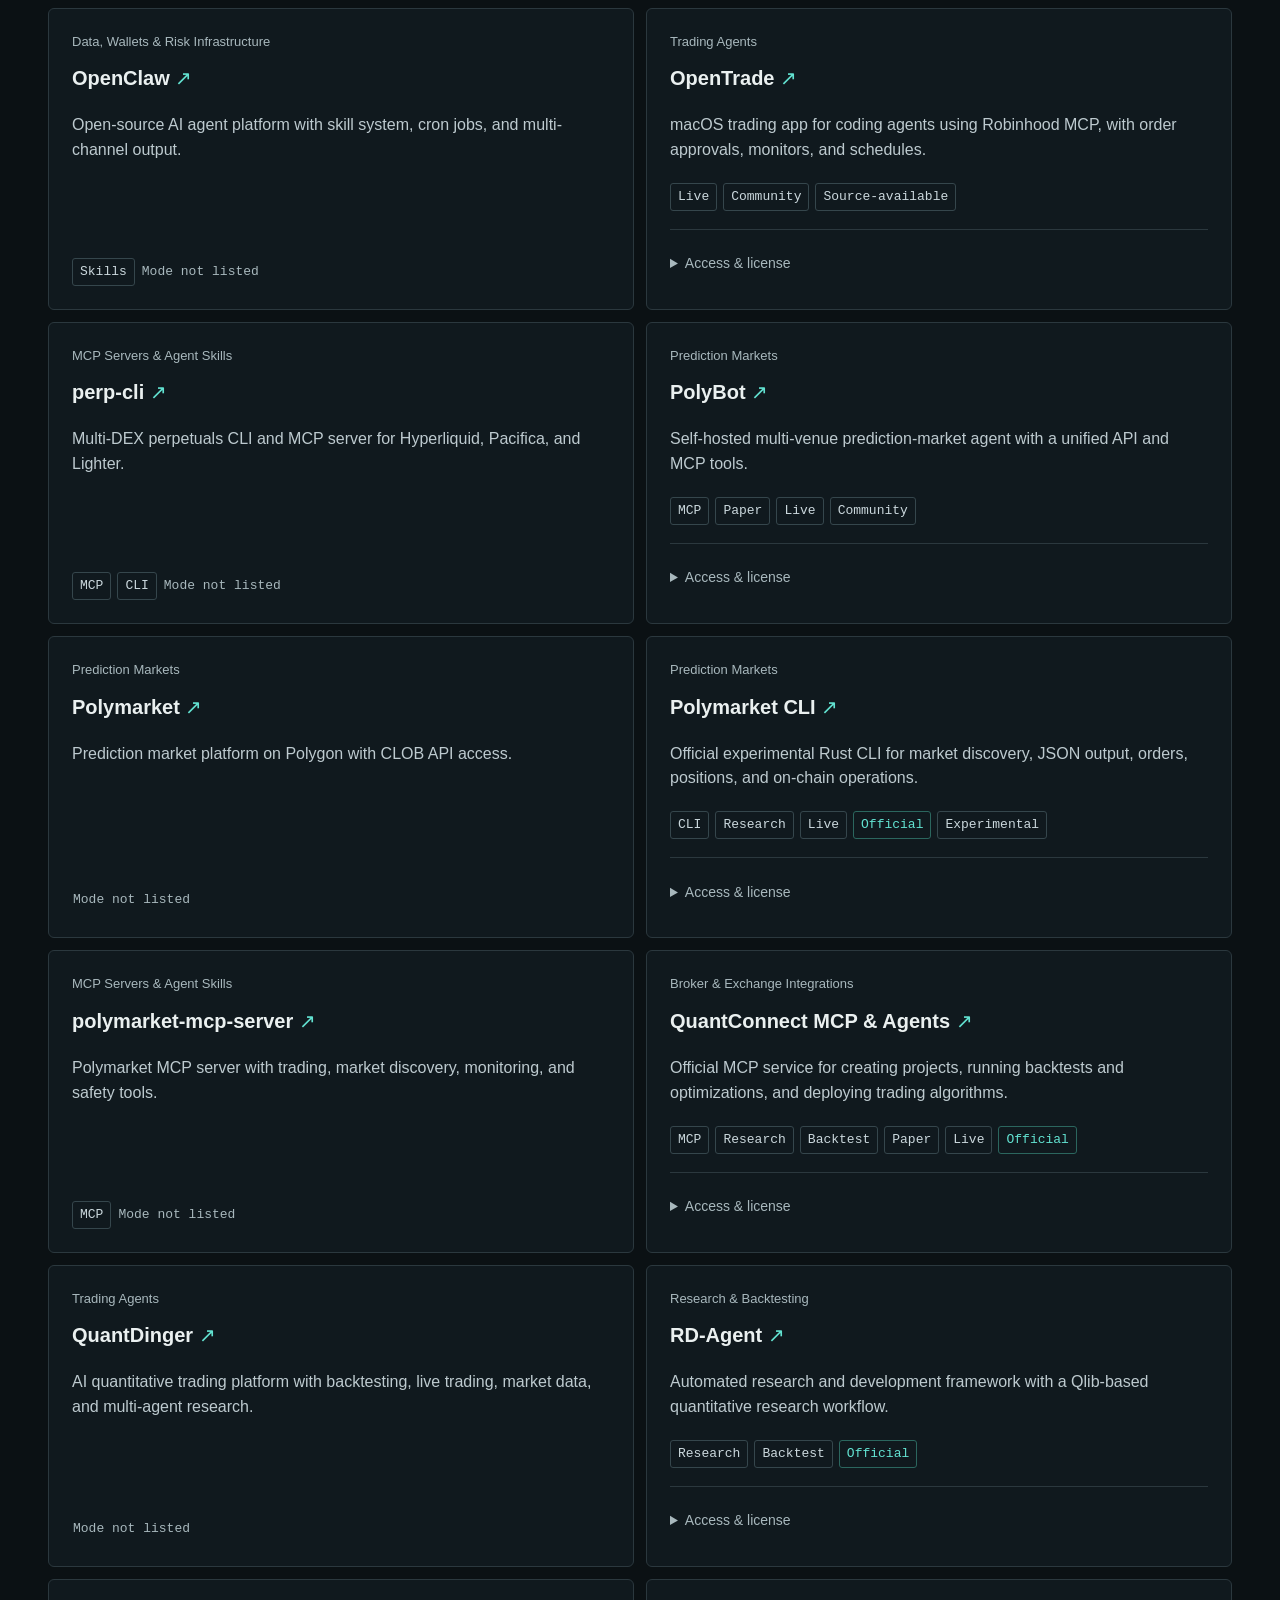
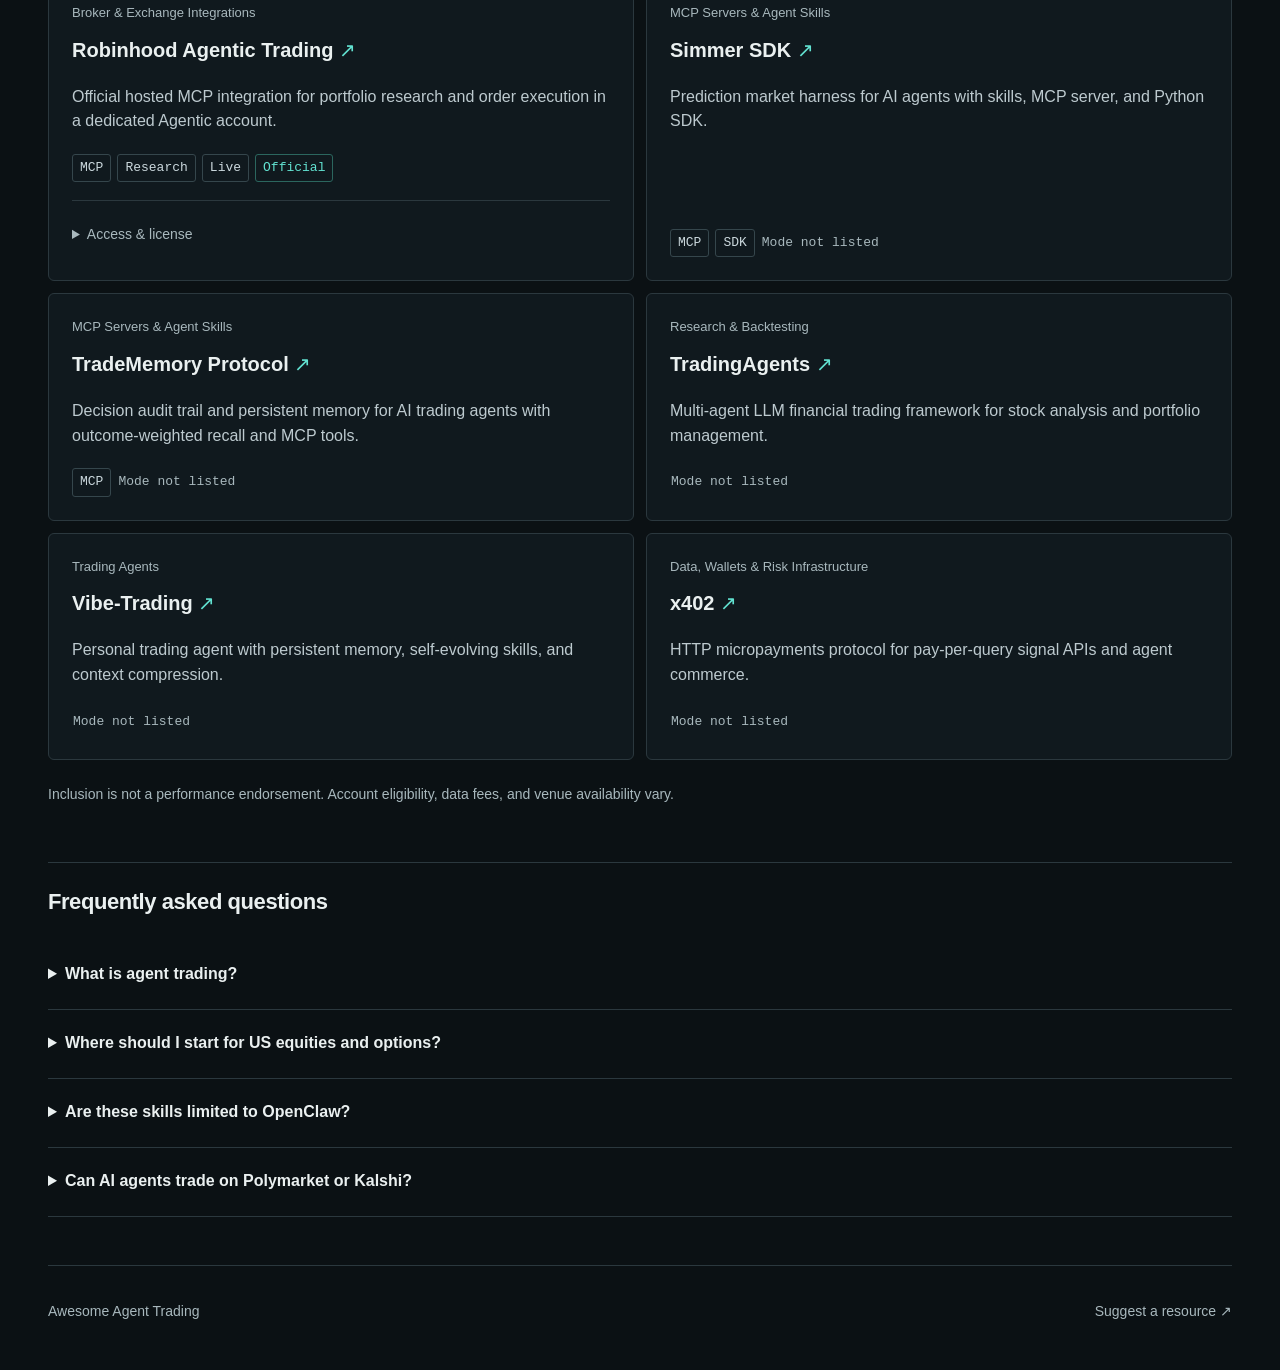
==== commit e9ca0604: "Add newly curated agent trading projects" ====
--- a/docs/index.html
+++ b/docs/index.html
@@ -6,21 +6,21 @@
     <title>Awesome Agent Trading - Agents, Broker MCPs, and Prediction Markets</title>
     <meta name="description" content="Curated directory of AI trading agents, broker integrations, MCP servers, and research tools for US equities, options, global crypto, and prediction markets.">
     <meta name="keywords" content="AI trading agents, agent trading, autonomous trading agents, trading bots, crypto trading bots, MCP servers, Model Context Protocol, OpenClaw, Hyperliquid, Polymarket, Kalshi, prediction markets, algorithmic trading, quant trading">
-    <link rel="canonical" href="https://laplaceagent.com/awesome-agent-trading/">
+    <link rel="canonical" href="https://laplace0x.github.io/awesome-agent-trading/">
     <meta name="robots" content="index, follow">
 
     <meta property="og:type" content="website">
     <meta property="og:site_name" content="Awesome Agent Trading">
     <meta property="og:title" content="Awesome Agent Trading">
     <meta property="og:description" content="Curated directory of AI trading agents, broker integrations, MCP servers, and research tools for US equities, options, global crypto, and prediction markets.">
-    <meta property="og:url" content="https://laplaceagent.com/awesome-agent-trading/">
-    <meta property="og:image" content="https://laplaceagent.com/awesome-agent-trading/og.png">
+    <meta property="og:url" content="https://laplace0x.github.io/awesome-agent-trading/">
+    <meta property="og:image" content="https://laplace0x.github.io/awesome-agent-trading/og.png">
     <meta property="og:image:width" content="1200">
     <meta property="og:image:height" content="630">
     <meta name="twitter:card" content="summary_large_image">
     <meta name="twitter:title" content="Awesome Agent Trading">
     <meta name="twitter:description" content="Curated directory of AI trading agents, broker integrations, MCP servers, and research tools for US equities, options, global crypto, and prediction markets.">
-    <meta name="twitter:image" content="https://laplaceagent.com/awesome-agent-trading/og.png">
+    <meta name="twitter:image" content="https://laplace0x.github.io/awesome-agent-trading/og.png">
 
     <link rel="stylesheet" href="styles.css">
     <script src="directory.js" defer></script>
@@ -31,7 +31,7 @@
   "@context": "https://schema.org",
   "@type": "WebSite",
   "name": "Awesome Agent Trading",
-  "url": "https://laplaceagent.com/awesome-agent-trading/",
+  "url": "https://laplace0x.github.io/awesome-agent-trading/",
   "description": "Curated directory of AI trading agents, broker integrations, MCP servers, and research tools for US equities, options, global crypto, and prediction markets.",
   "inLanguage": "en",
   "publisher": {
@@ -161,25 +161,39 @@
           </select></div>
           <div id="categories" class="categories" role="group" aria-label="Filter by category">
 <!-- CATEGORIES:START -->
-<button type="button" class="category active" data-category="" aria-pressed="true">All tools <span>35</span></button>
-<button type="button" class="category" data-category="Trading Agents" aria-pressed="false">Trading Agents <span>7</span></button>
-<button type="button" class="category" data-category="Broker &amp; Exchange Integrations" aria-pressed="false">Broker &amp; Exchange Integrations <span>2</span></button>
-<button type="button" class="category" data-category="MCP Servers &amp; Agent Skills" aria-pressed="false">MCP Servers &amp; Agent Skills <span>10</span></button>
-<button type="button" class="category" data-category="Prediction Markets" aria-pressed="false">Prediction Markets <span>4</span></button>
-<button type="button" class="category" data-category="Research &amp; Backtesting" aria-pressed="false">Research &amp; Backtesting <span>6</span></button>
-<button type="button" class="category" data-category="Data, Wallets &amp; Risk Infrastructure" aria-pressed="false">Data, Wallets &amp; Risk Infrastructure <span>6</span></button>
+<button type="button" class="category active" data-category="" aria-pressed="true">All tools <span>44</span></button>
+<button type="button" class="category" data-category="Trading Agents" aria-pressed="false">Trading Agents <span>8</span></button>
+<button type="button" class="category" data-category="Broker &amp; Exchange Integrations" aria-pressed="false">Broker &amp; Exchange Integrations <span>4</span></button>
+<button type="button" class="category" data-category="MCP Servers &amp; Agent Skills" aria-pressed="false">MCP Servers &amp; Agent Skills <span>12</span></button>
+<button type="button" class="category" data-category="Prediction Markets" aria-pressed="false">Prediction Markets <span>5</span></button>
+<button type="button" class="category" data-category="Research &amp; Backtesting" aria-pressed="false">Research &amp; Backtesting <span>8</span></button>
+<button type="button" class="category" data-category="Data, Wallets &amp; Risk Infrastructure" aria-pressed="false">Data, Wallets &amp; Risk Infrastructure <span>7</span></button>
 <!-- CATEGORIES:END -->
           </div>
         </form>
         <noscript><p>All tools are listed below. Enable JavaScript to search and filter.</p></noscript>
         <div class="results-heading"><p id="result-count" role="status" aria-live="polite" aria-atomic="true">
 <!-- COUNT:START -->
-35 tools
+44 tools
 <!-- COUNT:END -->
         </p><button id="reset" type="button" hidden>Clear filters</button></div>
         <p class="directory-note">A curated selection from the full list. Modes reflect documented capabilities; “not listed” means they have not been recorded here.</p>
         <div id="projects" class="projects">
 <!-- PROJECTS:START -->
+<article class="project" data-category="Research &amp; Backtesting" data-markets="[&quot;Equities&quot;]" data-modes="[&quot;research&quot;, &quot;backtest&quot;, &quot;paper&quot;, &quot;live&quot;]" data-search="AgenticTrading Experimental lab for LLM trading agents with backtests, paper workflows, traces, evaluation, and optional guarded broker execution. Research &amp; Backtesting us-equities experimental llm-agent backtesting evaluation risk-controls Python">
+  <p class="project-category">Research &amp; Backtesting</p>
+  <h3><a href="https://github.com/Open-Finance-Lab/AgenticTrading">AgenticTrading<span aria-hidden="true"> ↗</span></a></h3>
+  <p class="project-description">Experimental lab for LLM trading agents with backtests, paper workflows, traces, evaluation, and optional guarded broker execution.</p>
+  <div class="tags" aria-label="Project attributes"><span class="tag">Research</span><span class="tag">Backtest</span><span class="tag">Paper</span><span class="tag">Live</span><span class="tag">Community</span><span class="tag">Experimental</span></div>
+<details class="project-details"><summary>Access &amp; license</summary><p>Source-available under a non-standard license and experimental. Optional live Robinhood execution is disabled by default and requires explicit configuration.</p><p><a href="https://github.com/Open-Finance-Lab/AgenticTrading/blob/main/LICENSE">OpenMDW-1.0 license source</a> · Reviewed 2026-09-27</p></details>
+</article>
+<article class="project" data-category="Trading Agents" data-markets="[&quot;Equities&quot;]" data-modes="[&quot;research&quot;, &quot;backtest&quot;]" data-search="AI Hedge Fund Multi-agent stock research and backtesting system modeled on several investing styles. Trading Agents us-equities multi-agent stock-analysis portfolio experimental Python">
+  <p class="project-category">Trading Agents</p>
+  <h3><a href="https://github.com/virattt/ai-hedge-fund">AI Hedge Fund<span aria-hidden="true"> ↗</span></a></h3>
+  <p class="project-description">Multi-agent stock research and backtesting system modeled on several investing styles.</p>
+  <div class="tags" aria-label="Project attributes"><span class="tag">Research</span><span class="tag">Backtest</span><span class="tag">Community</span><span class="tag">Experimental</span></div>
+<details class="project-details"><summary>Access &amp; license</summary><p>The shipped application does not execute live trades. Some data and model providers require API keys or paid access.</p><p><a href="https://github.com/virattt/ai-hedge-fund/blob/main/LICENSE">MIT license source</a> · Reviewed 2026-09-27</p></details>
+</article>
 <article class="project" data-category="Trading Agents" data-markets="[&quot;Equities&quot;, &quot;Crypto &amp; DeFi&quot;, &quot;Other&quot;]" data-modes="[]" data-search="AI-Trader Agent trading platform with experiments and paper-trading workflows. Trading Agents stocks tradfi crypto ai-trading agent-native automation Python">
   <p class="project-category">Trading Agents</p>
   <h3><a href="https://github.com/HKUDS/AI-Trader">AI-Trader<span aria-hidden="true"> ↗</span></a></h3>
@@ -201,6 +215,13 @@
   <div class="tags" aria-label="Project attributes"><span class="tag">Skills</span><span class="tag">Backtest</span><span class="tag">Paper</span><span class="tag">Live</span><span class="tag tag--accent">Official</span></div>
 <details class="project-details"><summary>Access &amp; license</summary><p>Individual skills have different credential and account requirements; not limited to OpenClaw.</p><p><a href="https://github.com/alpacahq/alpaca-skills/blob/main/LICENSE">Apache-2.0 license source</a> · Reviewed 2026-09-12</p></details>
 </article>
+<article class="project" data-category="Data, Wallets &amp; Risk Infrastructure" data-markets="[&quot;Crypto &amp; DeFi&quot;, &quot;Prediction markets&quot;]" data-modes="[&quot;live&quot;]" data-search="Binance Agentic Wallet Official MPC-based agent wallet with scoped permissions, daily limits, high-risk confirmations, and auditable activity. Data, Wallets &amp; Risk Infrastructure crypto defi prediction-markets wallet mpc skills risk-controls official ">
+  <p class="project-category">Data, Wallets &amp; Risk Infrastructure</p>
+  <h3><a href="https://developers.binance.com/en/docs/products/agentic-wallet/welcome">Binance Agentic Wallet<span aria-hidden="true"> ↗</span></a></h3>
+  <p class="project-description">Official MPC-based agent wallet with scoped permissions, daily limits, high-risk confirmations, and auditable activity.</p>
+  <div class="tags" aria-label="Project attributes"><span class="tag">Skills</span><span class="tag">Live</span><span class="tag tag--accent">Official</span></div>
+<details class="project-details"><summary>Access &amp; license</summary><p>Hosted product used through Binance Agent Skills. Supported actions, assets, chains, and availability depend on the account and product terms.</p><p>Hosted service · Reviewed 2026-09-27</p></details>
+</article>
 <article class="project" data-category="MCP Servers &amp; Agent Skills" data-markets="[&quot;Crypto &amp; DeFi&quot;]" data-modes="[]" data-search="Binance MCP Unofficial Binance MCP server for trading AI agents. MCP Servers &amp; Agent Skills crypto cex mcp binance trading-api ">
   <p class="project-category">MCP Servers &amp; Agent Skills</p>
   <h3><a href="https://github.com/nicepkg/binance-mcp">Binance MCP<span aria-hidden="true"> ↗</span></a></h3>
@@ -229,6 +250,13 @@
   <div class="tags" aria-label="Project attributes"><span class="tag">MCP</span><span class="tag tag--muted">Mode not listed</span></div>
 
 </article>
+<article class="project" data-category="MCP Servers &amp; Agent Skills" data-markets="[&quot;Crypto &amp; DeFi&quot;]" data-modes="[&quot;research&quot;, &quot;live&quot;]" data-search="deBridge Agent Skills Official cross-chain agent skills and MCP tools for bridge, swap, transfer, preflight, execution, and monitoring workflows. MCP Servers &amp; Agent Skills crypto defi skills mcp cross-chain bridge official TypeScript">
+  <p class="project-category">MCP Servers &amp; Agent Skills</p>
+  <h3><a href="https://github.com/debridge-finance/debridge-skills">deBridge Agent Skills<span aria-hidden="true"> ↗</span></a></h3>
+  <p class="project-description">Official cross-chain agent skills and MCP tools for bridge, swap, transfer, preflight, execution, and monitoring workflows.</p>
+  <div class="tags" aria-label="Project attributes"><span class="tag">MCP</span><span class="tag">Skills</span><span class="tag">Research</span><span class="tag">Live</span><span class="tag tag--accent">Official</span></div>
+<details class="project-details"><summary>Access &amp; license</summary><p>Live swaps and transfers require wallet signatures, sufficient balances, and supported source and destination chains.</p><p><a href="https://github.com/debridge-finance/debridge-skills/blob/main/LICENSE">MIT license source</a> · Reviewed 2026-09-27</p></details>
+</article>
 <article class="project" data-category="Data, Wallets &amp; Risk Infrastructure" data-markets="[&quot;Crypto &amp; DeFi&quot;]" data-modes="[]" data-search="DeFiLlama DeFi TVL, protocol revenue, and yield data. Data, Wallets &amp; Risk Infrastructure crypto defi market-data defi tvl yield ">
   <p class="project-category">Data, Wallets &amp; Risk Infrastructure</p>
   <h3><a href="https://defillama.com">DeFiLlama<span aria-hidden="true"> ↗</span></a></h3>
@@ -250,12 +278,12 @@
   <div class="tags" aria-label="Project attributes"><span class="tag tag--muted">Mode not listed</span></div>
 
 </article>
-<article class="project" data-category="Research &amp; Backtesting" data-markets="[&quot;Equities&quot;, &quot;Crypto &amp; DeFi&quot;, &quot;Other&quot;]" data-modes="[]" data-search="FinRL Deep reinforcement learning framework for automated trading in crypto and traditional finance. Research &amp; Backtesting crypto tradfi stocks reinforcement-learning automated-trading finance Python">
-  <p class="project-category">Research &amp; Backtesting</p>
-  <h3><a href="https://github.com/AI4Finance-Foundation/FinRL">FinRL<span aria-hidden="true"> ↗</span></a></h3>
-  <p class="project-description">Deep reinforcement learning framework for automated trading in crypto and traditional finance.</p>
-  <div class="tags" aria-label="Project attributes"><span class="tag tag--muted">Mode not listed</span></div>
-
+<article class="project" data-category="Research &amp; Backtesting" data-markets="[&quot;Equities&quot;, &quot;Crypto &amp; DeFi&quot;, &quot;Other&quot;]" data-modes="[&quot;research&quot;, &quot;backtest&quot;, &quot;paper&quot;, &quot;live&quot;]" data-search="FinRL-X AI-native quantitative research and trading infrastructure from the FinRL team. Research &amp; Backtesting crypto tradfi stocks quant-research automated-trading reinforcement-learning finance Python">
+  <p class="project-category">Research &amp; Backtesting</p>
+  <h3><a href="https://github.com/AI4Finance-Foundation/FinRL-Trading">FinRL-X<span aria-hidden="true"> ↗</span></a></h3>
+  <p class="project-description">AI-native quantitative research and trading infrastructure from the FinRL team.</p>
+  <div class="tags" aria-label="Project attributes"><span class="tag">Research</span><span class="tag">Backtest</span><span class="tag">Paper</span><span class="tag">Live</span><span class="tag">Community</span></div>
+<details class="project-details"><summary>Access &amp; license</summary><p>The FinRL team recommends this newer project to new users; execution and data-provider requirements vary by workflow.</p><p><a href="https://github.com/AI4Finance-Foundation/FinRL-Trading/blob/main/LICENSE">Apache-2.0 license source</a> · Reviewed 2026-09-27</p></details>
 </article>
 <article class="project" data-category="MCP Servers &amp; Agent Skills" data-markets="[&quot;Equities&quot;, &quot;Crypto &amp; DeFi&quot;, &quot;Prediction markets&quot;, &quot;Futures &amp; FX&quot;]" data-modes="[]" data-search="fintool Rust CLI tools for agentic trading across Hyperliquid, Binance, Coinbase, OKX, Polymarket, and market intelligence. MCP Servers &amp; Agent Skills crypto stocks commodities prediction-markets cli mcp market-intelligence agentic-trading Rust">
   <p class="project-category">MCP Servers &amp; Agent Skills</p>
@@ -305,6 +333,20 @@
   <p class="project-description">Hyperliquid MCP server for orders, positions, market data, bracket orders, and agent mode.</p>
   <div class="tags" aria-label="Project attributes"><span class="tag">MCP</span><span class="tag tag--muted">Mode not listed</span></div>
 
+</article>
+<article class="project" data-category="MCP Servers &amp; Agent Skills" data-markets="[&quot;Crypto &amp; DeFi&quot;]" data-modes="[&quot;research&quot;, &quot;live&quot;]" data-search="Injective MCP Server Official Injective MCP server for market and account data, spot and perpetuals trading, transfers, bridging, and EVM calls. MCP Servers &amp; Agent Skills crypto defi perpetuals mcp injective spot perpetuals official TypeScript">
+  <p class="project-category">MCP Servers &amp; Agent Skills</p>
+  <h3><a href="https://github.com/InjectiveLabs/mcp-server">Injective MCP Server<span aria-hidden="true"> ↗</span></a></h3>
+  <p class="project-description">Official Injective MCP server for market and account data, spot and perpetuals trading, transfers, bridging, and EVM calls.</p>
+  <div class="tags" aria-label="Project attributes"><span class="tag">MCP</span><span class="tag">Research</span><span class="tag">Live</span><span class="tag tag--accent">Official</span></div>
+<details class="project-details"><summary>Access &amp; license</summary><p>Local wallet and live transaction tools require careful credential handling. No license was identified in repository metadata during review.</p><p>Hosted service · Reviewed 2026-09-27</p></details>
+</article>
+<article class="project" data-category="Broker &amp; Exchange Integrations" data-markets="[&quot;Equities&quot;, &quot;Options&quot;, &quot;Futures &amp; FX&quot;]" data-modes="[&quot;research&quot;, &quot;live&quot;]" data-search="Interactive Brokers MCP Official hosted MCP tools for account, portfolio, risk, market data, and trade instructions with user review before submission. Broker &amp; Exchange Integrations us-equities options futures forex mcp broker hosted official ">
+  <p class="project-category">Broker &amp; Exchange Integrations</p>
+  <h3><a href="https://brokerage.ibkr.com/en/trading/ai-integrations.php">Interactive Brokers MCP<span aria-hidden="true"> ↗</span></a></h3>
+  <p class="project-description">Official hosted MCP tools for account, portfolio, risk, market data, and trade instructions with user review before submission.</p>
+  <div class="tags" aria-label="Project attributes"><span class="tag">MCP</span><span class="tag">Research</span><span class="tag">Live</span><span class="tag tag--accent">Official</span></div>
+<details class="project-details"><summary>Access &amp; license</summary><p>Hosted service, not an open-source server. Requires an eligible IBKR account; availability and supported products vary by region.</p><p>Hosted service · Reviewed 2026-09-27</p></details>
 </article>
 <article class="project" data-category="Prediction Markets" data-markets="[&quot;Prediction markets&quot;]" data-modes="[]" data-search="Kalshi Regulated US prediction market with API access. Prediction Markets prediction-markets kalshi regulated api ">
   <p class="project-category">Prediction Markets</p>
@@ -354,6 +396,13 @@
   <p class="project-description">Multi-DEX perpetuals CLI and MCP server for Hyperliquid, Pacifica, and Lighter.</p>
   <div class="tags" aria-label="Project attributes"><span class="tag">MCP</span><span class="tag">CLI</span><span class="tag tag--muted">Mode not listed</span></div>
 
+</article>
+<article class="project" data-category="Prediction Markets" data-markets="[&quot;Crypto &amp; DeFi&quot;, &quot;Prediction markets&quot;]" data-modes="[&quot;paper&quot;, &quot;live&quot;]" data-search="PolyBot Self-hosted multi-venue prediction-market agent with a unified API and MCP tools. Prediction Markets prediction-markets crypto mcp polymarket kalshi opinion risk-controls Python">
+  <p class="project-category">Prediction Markets</p>
+  <h3><a href="https://github.com/cryptuon/polybot">PolyBot<span aria-hidden="true"> ↗</span></a></h3>
+  <p class="project-description">Self-hosted multi-venue prediction-market agent with a unified API and MCP tools.</p>
+  <div class="tags" aria-label="Project attributes"><span class="tag">MCP</span><span class="tag">Paper</span><span class="tag">Live</span><span class="tag">Community</span></div>
+<details class="project-details"><summary>Access &amp; license</summary><p>Supports Polymarket, Kalshi, Opinion, and Binance. Paper and shadow modes are the defaults; live actions require approval and configured venue credentials.</p><p><a href="https://github.com/cryptuon/polybot/blob/main/LICENSE">MIT license source</a> · Reviewed 2026-09-27</p></details>
 </article>
 <article class="project" data-category="Prediction Markets" data-markets="[&quot;Prediction markets&quot;]" data-modes="[]" data-search="Polymarket Prediction market platform on Polygon with CLOB API access. Prediction Markets prediction-markets polymarket clob polygon ">
   <p class="project-category">Prediction Markets</p>
@@ -376,12 +425,26 @@
   <div class="tags" aria-label="Project attributes"><span class="tag">MCP</span><span class="tag tag--muted">Mode not listed</span></div>
 
 </article>
+<article class="project" data-category="Broker &amp; Exchange Integrations" data-markets="[&quot;Equities&quot;, &quot;Options&quot;, &quot;Crypto &amp; DeFi&quot;, &quot;Futures &amp; FX&quot;]" data-modes="[&quot;research&quot;, &quot;backtest&quot;, &quot;paper&quot;, &quot;live&quot;]" data-search="QuantConnect MCP &amp; Agents Official MCP service for creating projects, running backtests and optimizations, and deploying trading algorithms. Broker &amp; Exchange Integrations us-equities options crypto futures forex mcp quant-platform broker-integrations official ">
+  <p class="project-category">Broker &amp; Exchange Integrations</p>
+  <h3><a href="https://www.quantconnect.com/docs/v2/ai-assistance/mcp-server">QuantConnect MCP &amp; Agents<span aria-hidden="true"> ↗</span></a></h3>
+  <p class="project-description">Official MCP service for creating projects, running backtests and optimizations, and deploying trading algorithms.</p>
+  <div class="tags" aria-label="Project attributes"><span class="tag">MCP</span><span class="tag">Research</span><span class="tag">Backtest</span><span class="tag">Paper</span><span class="tag">Live</span><span class="tag tag--accent">Official</span></div>
+<details class="project-details"><summary>Access &amp; license</summary><p>Official hosted service. Remote MCP access, datasets, broker connections, and live deployment requirements vary by plan.</p><p>Hosted service · Reviewed 2026-09-27</p></details>
+</article>
 <article class="project" data-category="Trading Agents" data-markets="[&quot;Equities&quot;, &quot;Crypto &amp; DeFi&quot;, &quot;Futures &amp; FX&quot;]" data-modes="[]" data-search="QuantDinger AI quantitative trading platform with backtesting, live trading, market data, and multi-agent research. Trading Agents crypto stocks forex quant-trading backtesting live-trading multi-agent Python">
   <p class="project-category">Trading Agents</p>
   <h3><a href="https://github.com/OpenByteInc/QuantDinger">QuantDinger<span aria-hidden="true"> ↗</span></a></h3>
   <p class="project-description">AI quantitative trading platform with backtesting, live trading, market data, and multi-agent research.</p>
   <div class="tags" aria-label="Project attributes"><span class="tag tag--muted">Mode not listed</span></div>
 
+</article>
+<article class="project" data-category="Research &amp; Backtesting" data-markets="[&quot;Equities&quot;, &quot;Other&quot;]" data-modes="[&quot;research&quot;, &quot;backtest&quot;]" data-search="RD-Agent Automated research and development framework with a Qlib-based quantitative research workflow. Research &amp; Backtesting stocks tradfi research-agent qlib factor-research model-development Python">
+  <p class="project-category">Research &amp; Backtesting</p>
+  <h3><a href="https://github.com/microsoft/RD-Agent">RD-Agent<span aria-hidden="true"> ↗</span></a></h3>
+  <p class="project-description">Automated research and development framework with a Qlib-based quantitative research workflow.</p>
+  <div class="tags" aria-label="Project attributes"><span class="tag">Research</span><span class="tag">Backtest</span><span class="tag tag--accent">Official</span></div>
+<details class="project-details"><summary>Access &amp; license</summary><p>Research automation rather than a broker execution integration; data and model requirements depend on the selected scenario.</p><p><a href="https://github.com/microsoft/RD-Agent/blob/main/LICENSE">MIT license source</a> · Reviewed 2026-09-27</p></details>
 </article>
 <article class="project" data-category="Broker &amp; Exchange Integrations" data-markets="[&quot;Equities&quot;]" data-modes="[&quot;research&quot;, &quot;live&quot;]" data-search="Robinhood Agentic Trading Official hosted MCP integration for portfolio research and order execution in a dedicated Agentic account. Broker &amp; Exchange Integrations us-equities mcp broker hosted official ">
   <p class="project-category">Broker &amp; Exchange Integrations</p>
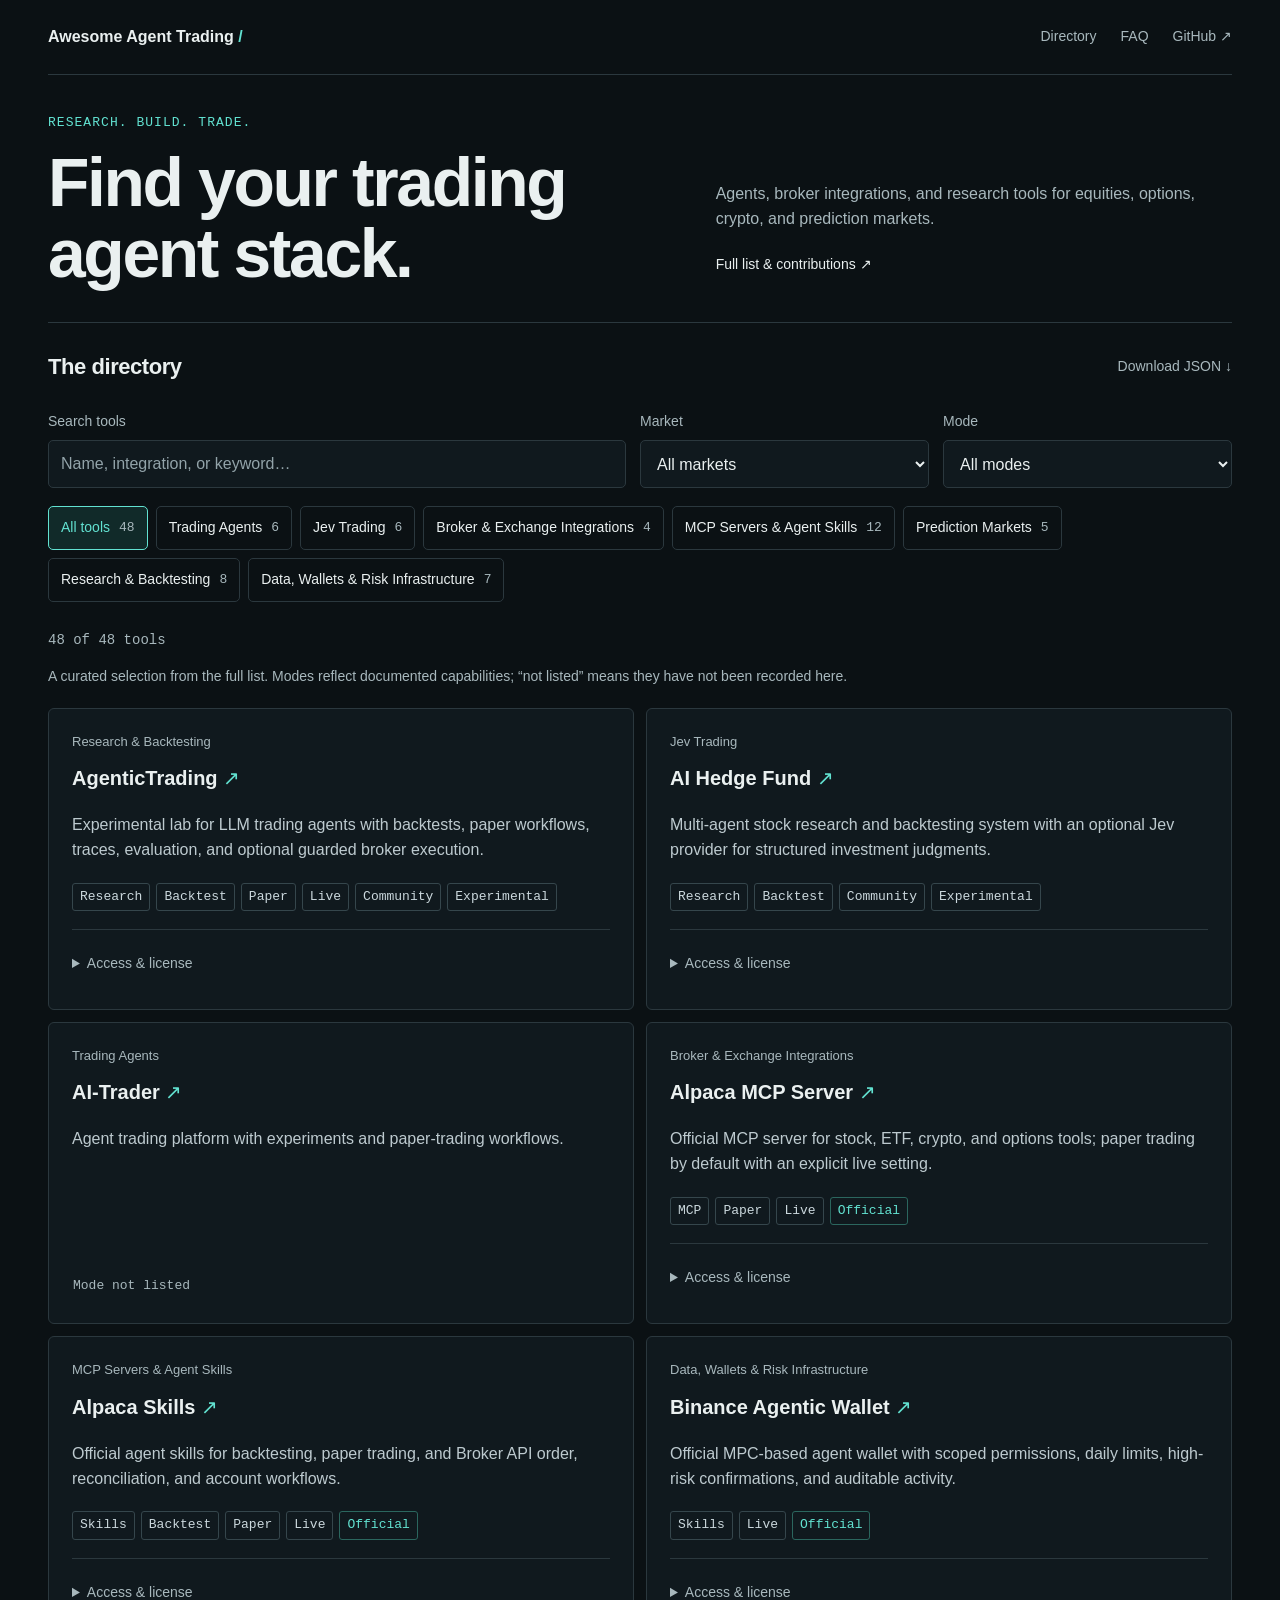
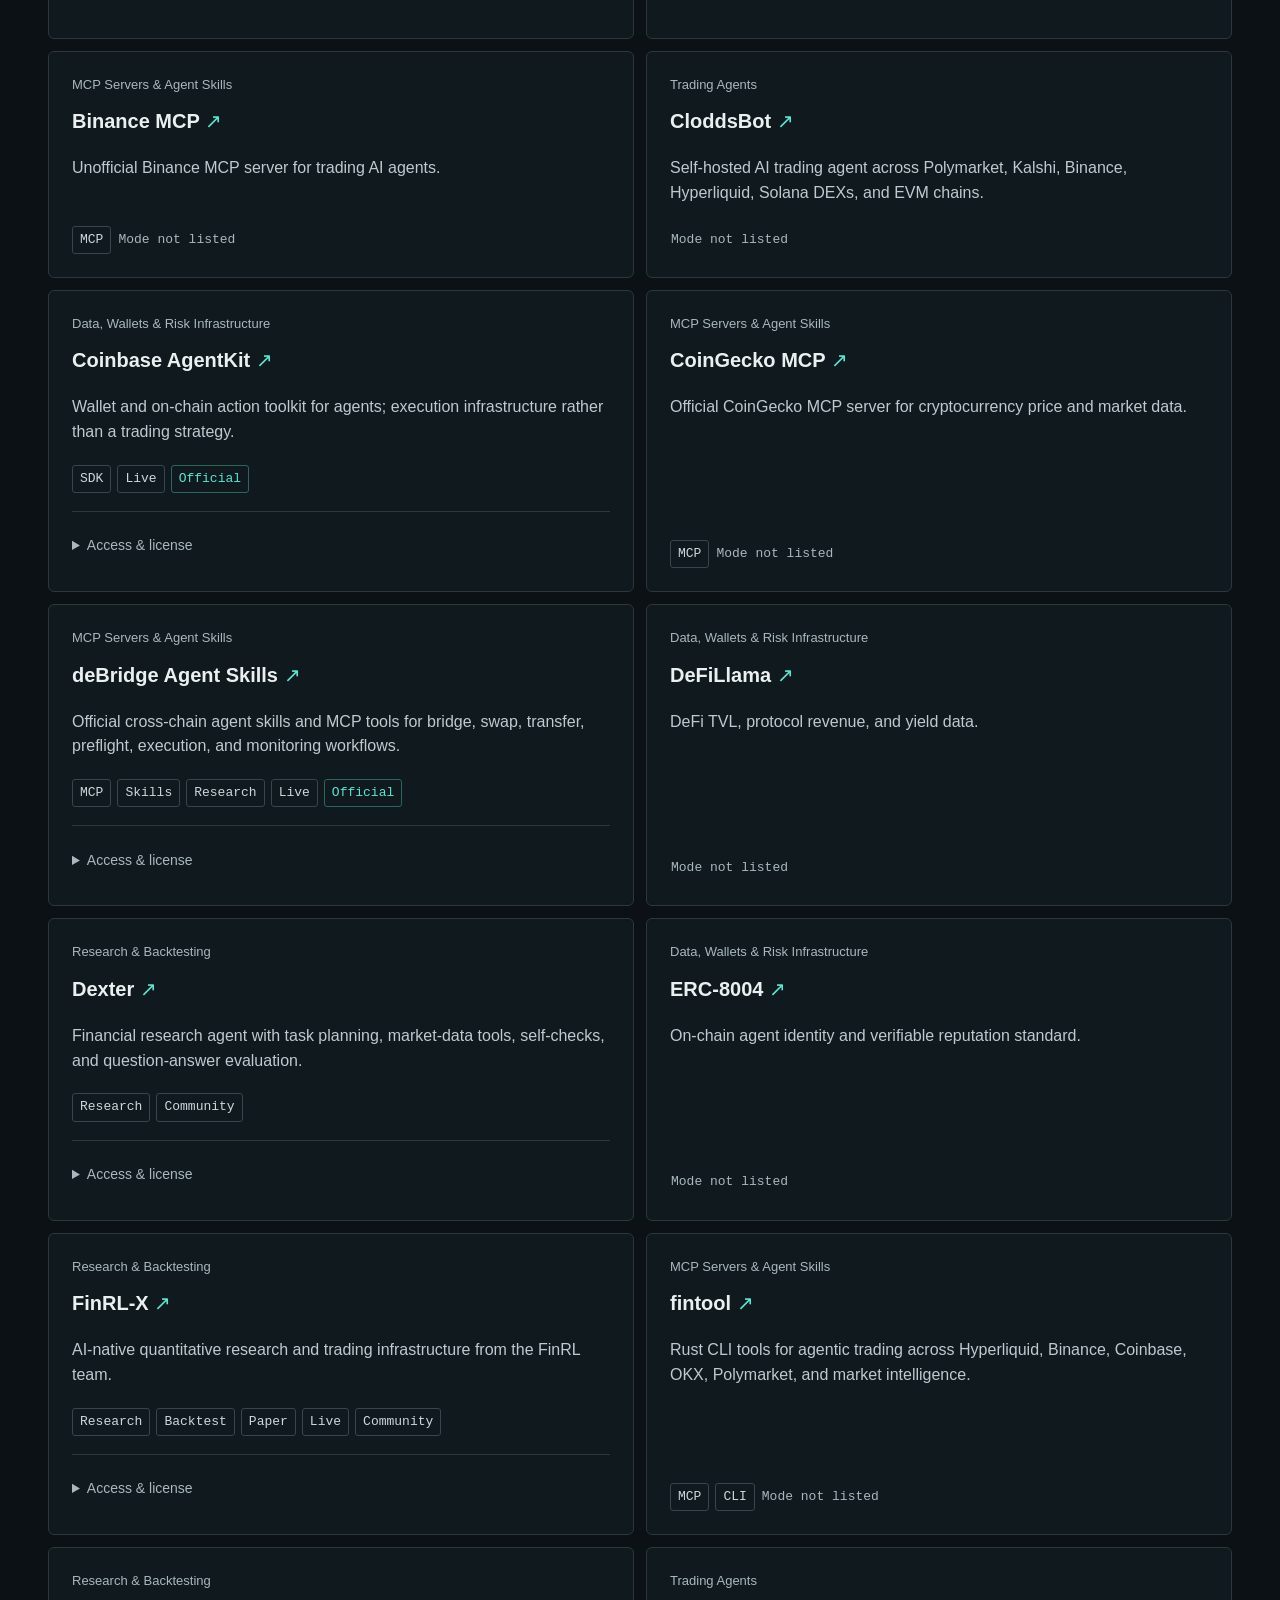
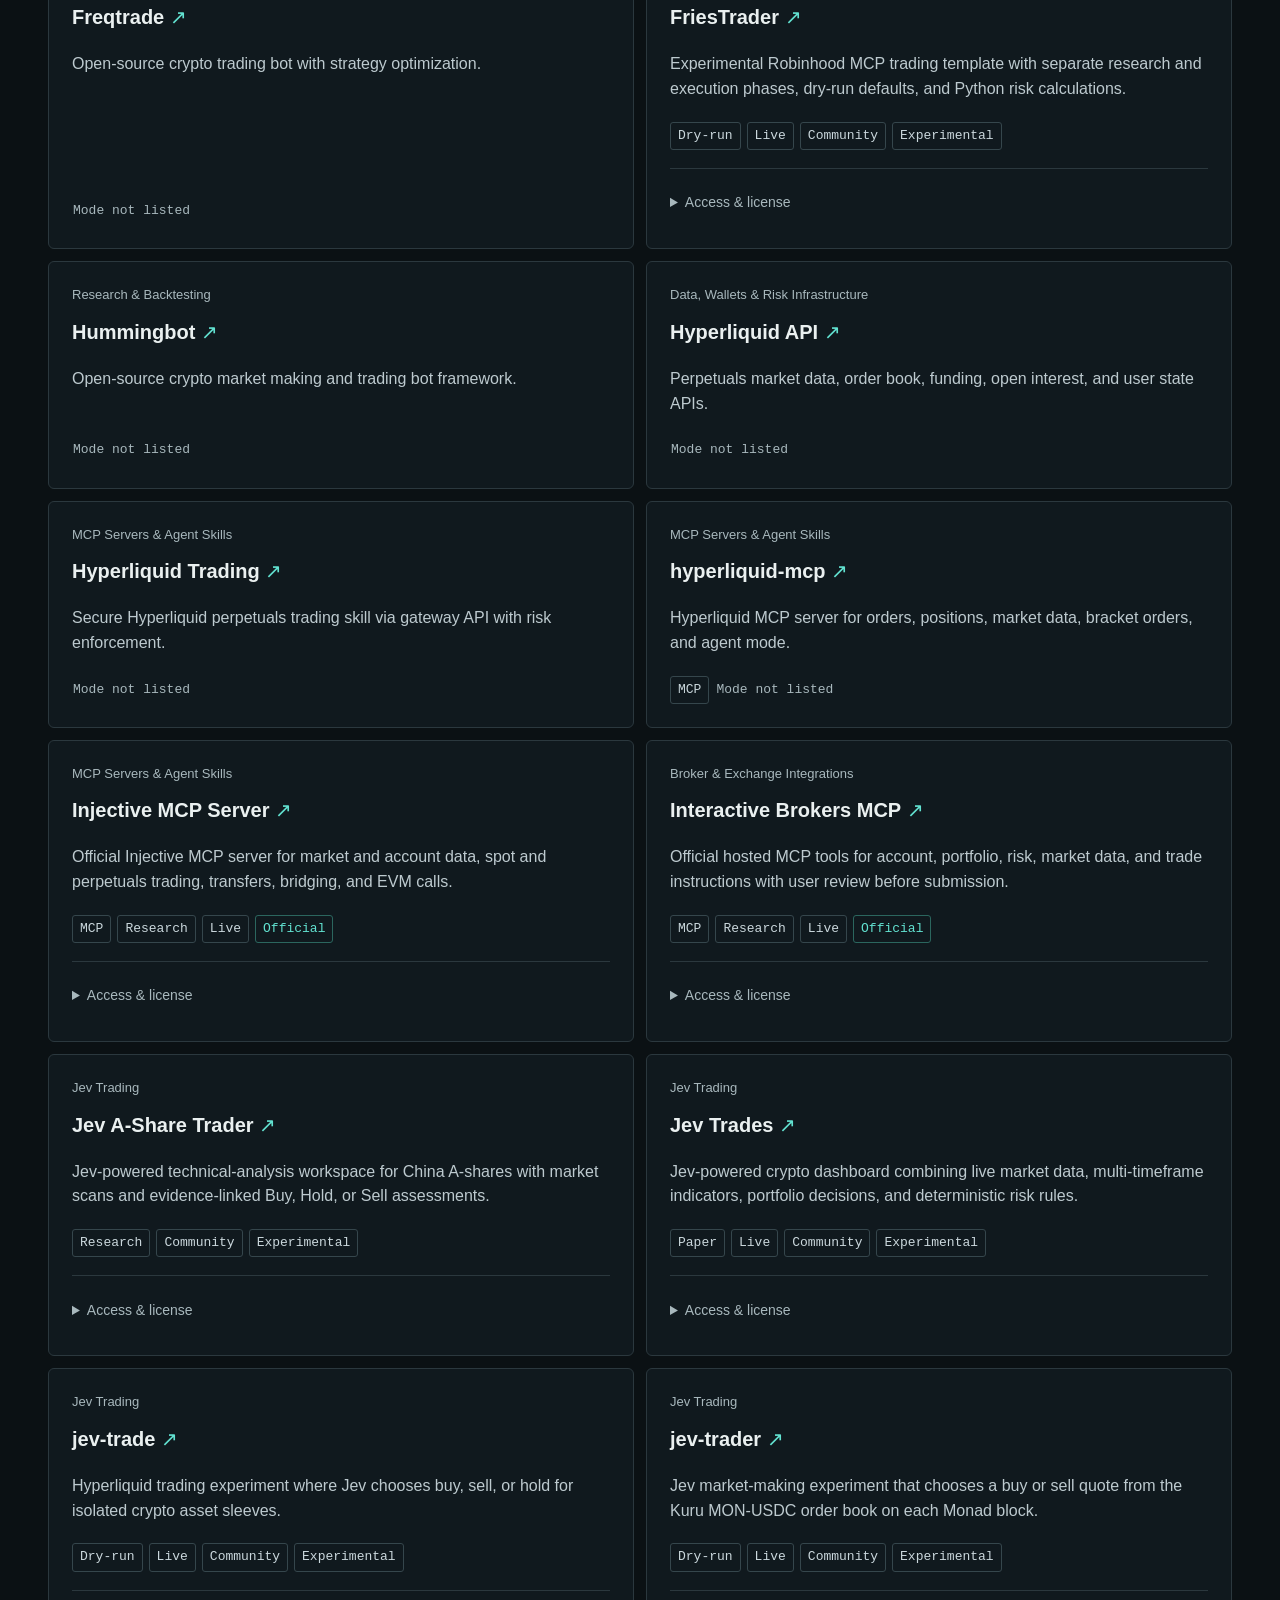
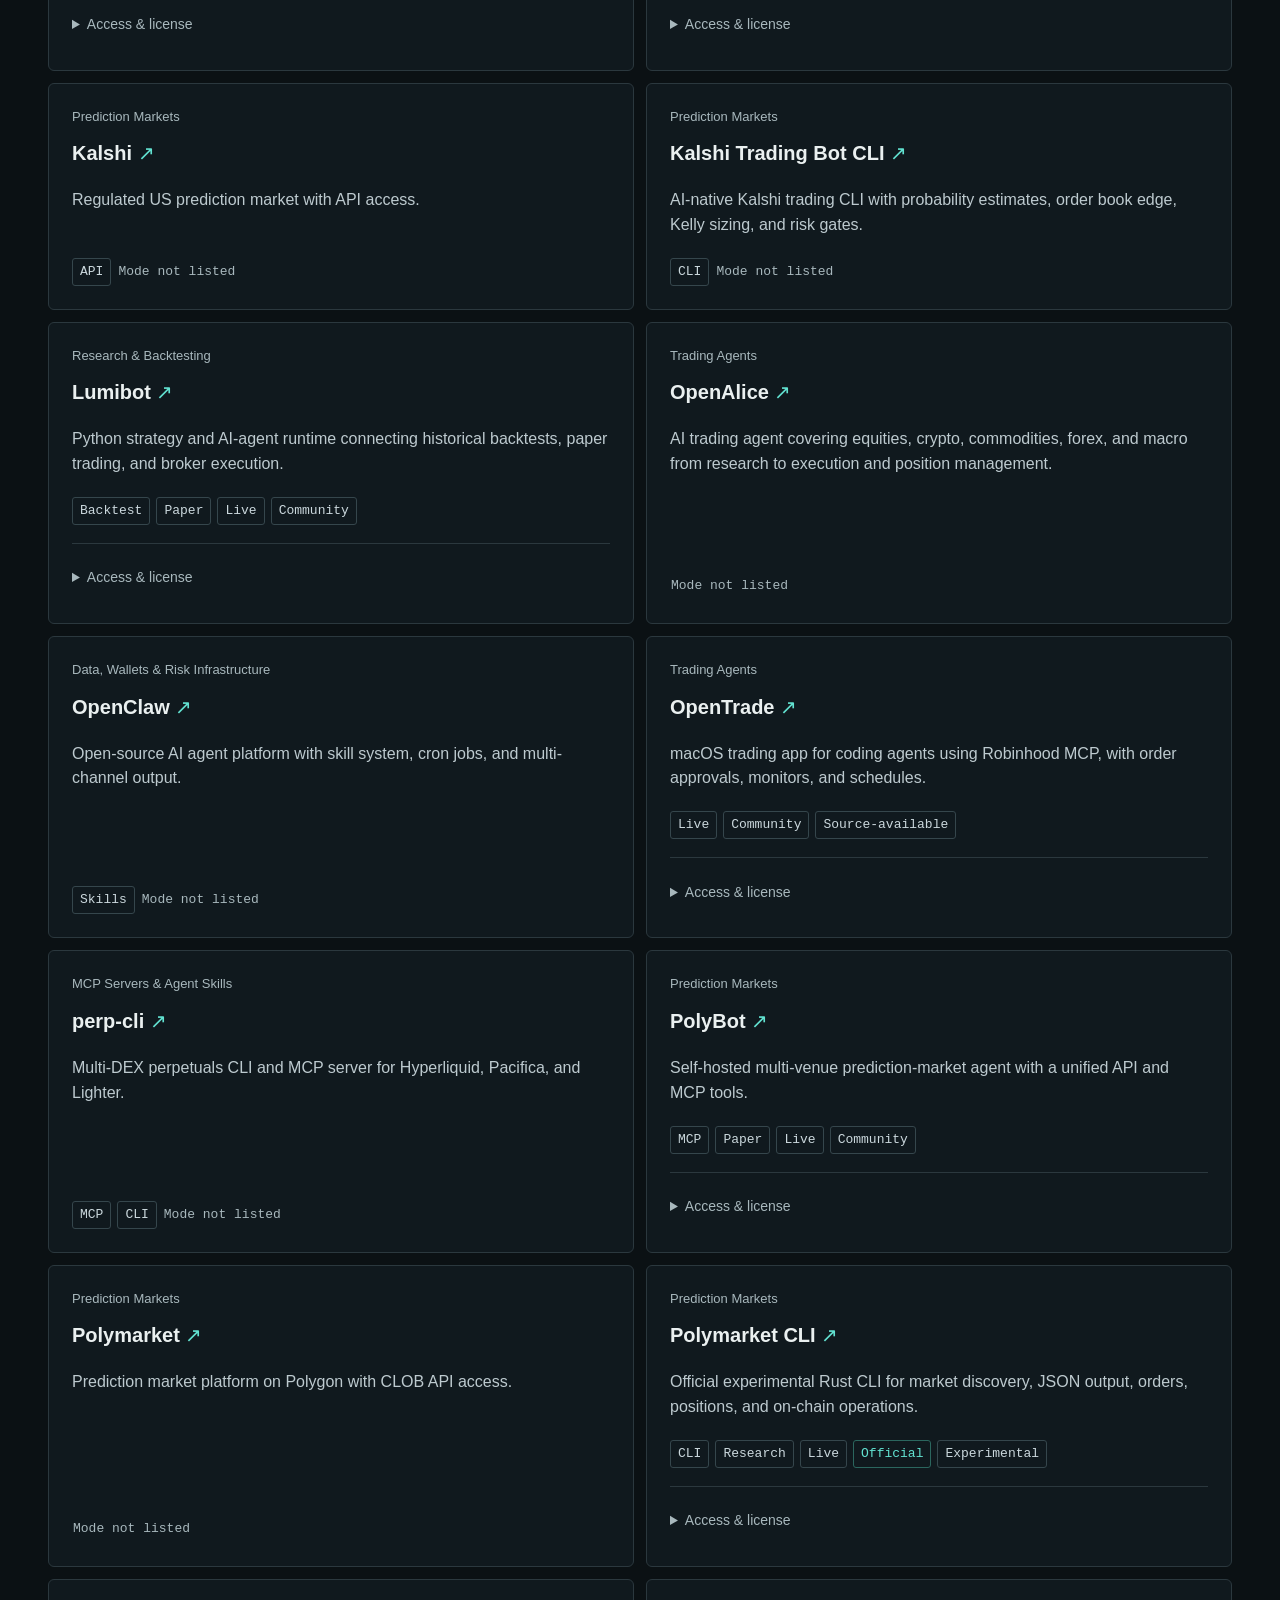
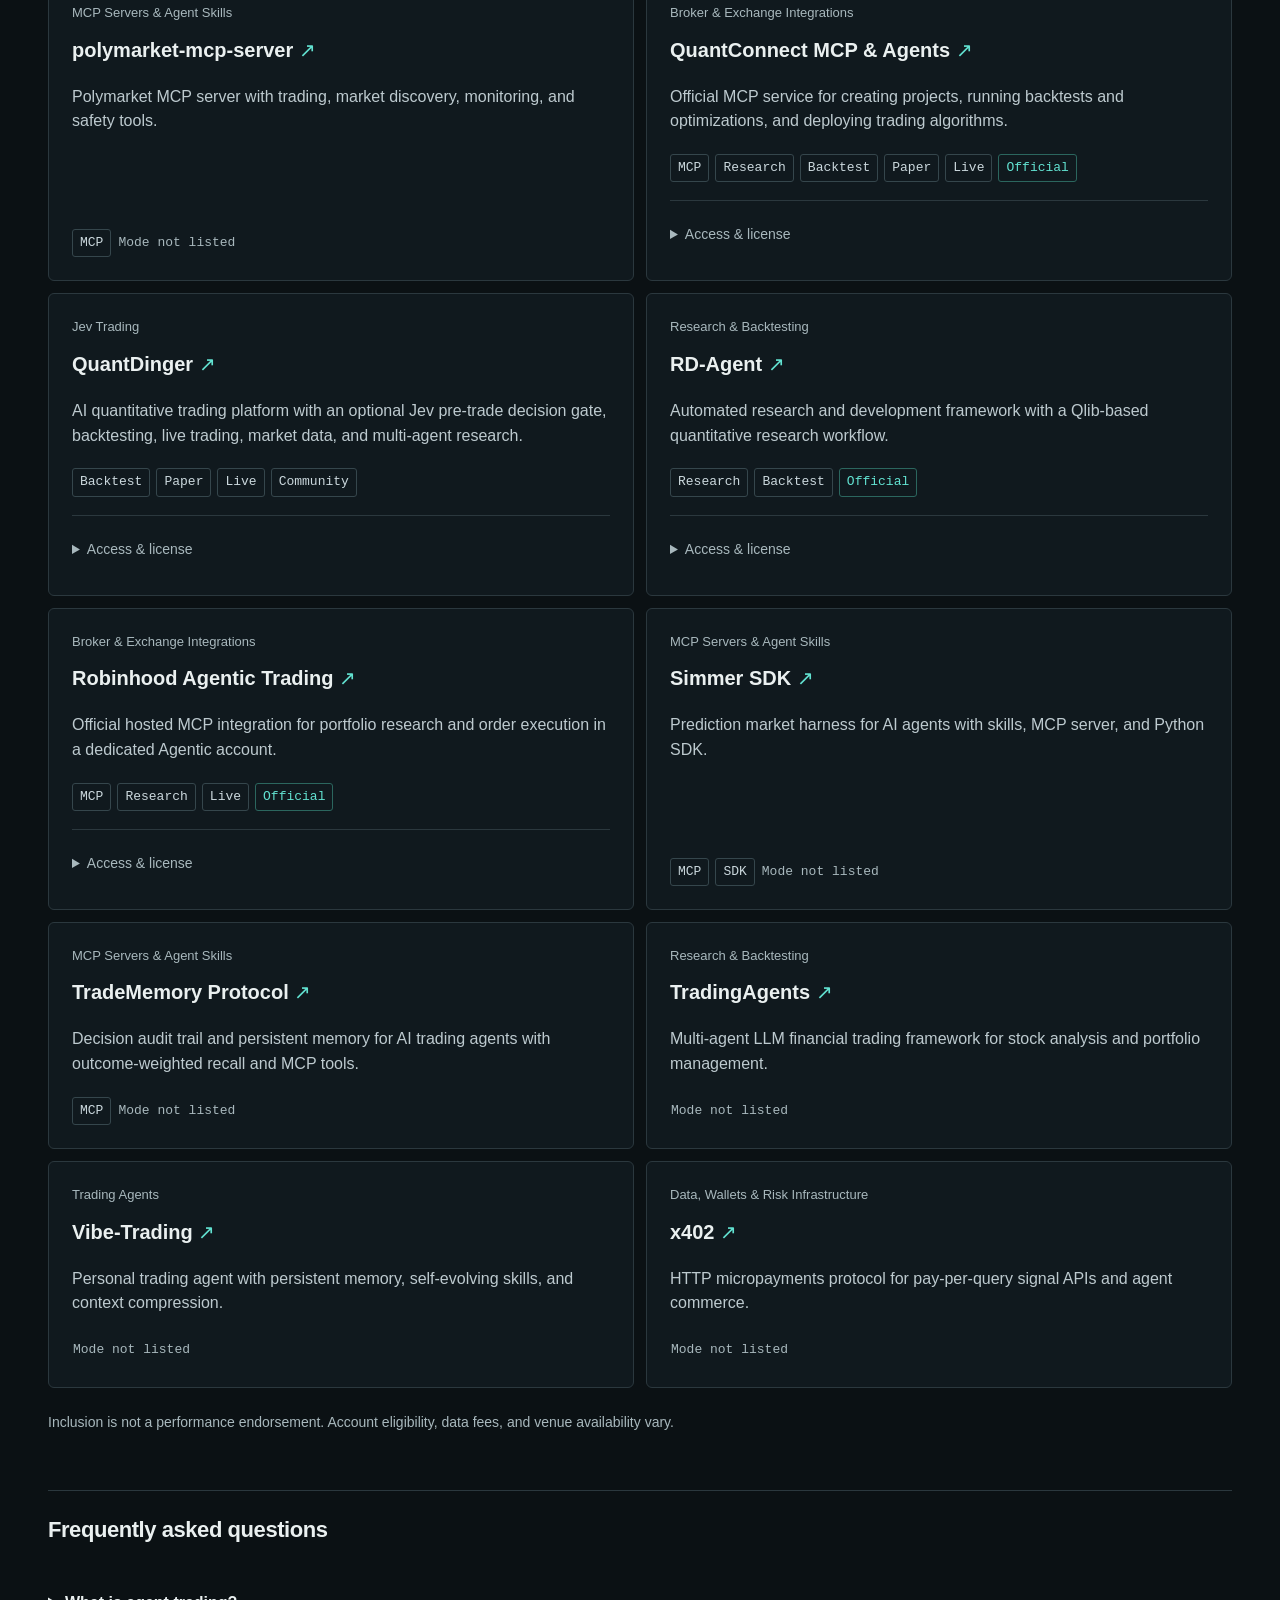
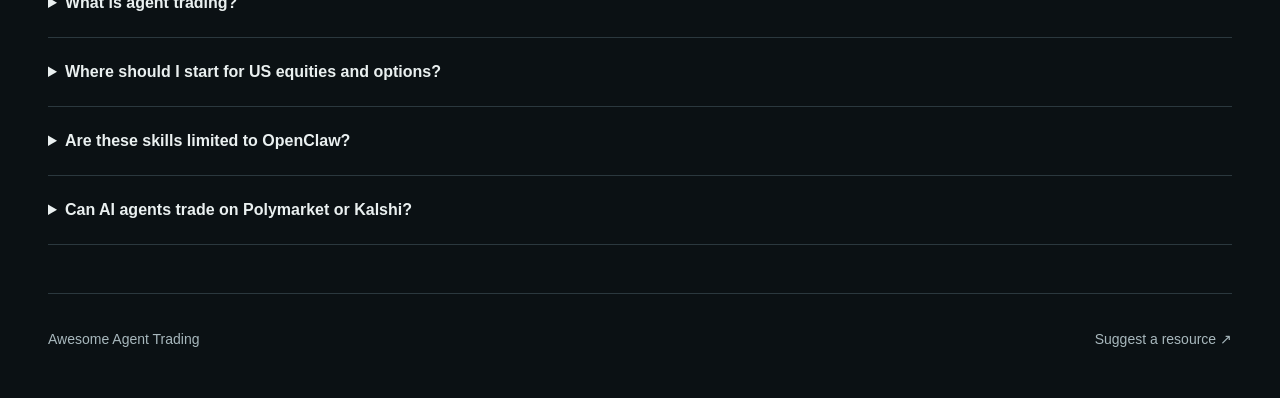
==== commit 116b6e84: "Add Jev trading category" ====
--- a/docs/index.html
+++ b/docs/index.html
@@ -156,13 +156,14 @@
           </div>
           <div class="mobile-category"><label for="category-select">Category</label><select id="category-select">
 <!-- CATEGORY-OPTIONS:START -->
-<option value="">All categories</option><option value="Trading Agents">Trading Agents</option><option value="Broker &amp; Exchange Integrations">Broker &amp; Exchange Integrations</option><option value="MCP Servers &amp; Agent Skills">MCP Servers &amp; Agent Skills</option><option value="Prediction Markets">Prediction Markets</option><option value="Research &amp; Backtesting">Research &amp; Backtesting</option><option value="Data, Wallets &amp; Risk Infrastructure">Data, Wallets &amp; Risk Infrastructure</option>
+<option value="">All categories</option><option value="Trading Agents">Trading Agents</option><option value="Jev Trading">Jev Trading</option><option value="Broker &amp; Exchange Integrations">Broker &amp; Exchange Integrations</option><option value="MCP Servers &amp; Agent Skills">MCP Servers &amp; Agent Skills</option><option value="Prediction Markets">Prediction Markets</option><option value="Research &amp; Backtesting">Research &amp; Backtesting</option><option value="Data, Wallets &amp; Risk Infrastructure">Data, Wallets &amp; Risk Infrastructure</option>
 <!-- CATEGORY-OPTIONS:END -->
           </select></div>
           <div id="categories" class="categories" role="group" aria-label="Filter by category">
 <!-- CATEGORIES:START -->
-<button type="button" class="category active" data-category="" aria-pressed="true">All tools <span>44</span></button>
-<button type="button" class="category" data-category="Trading Agents" aria-pressed="false">Trading Agents <span>8</span></button>
+<button type="button" class="category active" data-category="" aria-pressed="true">All tools <span>48</span></button>
+<button type="button" class="category" data-category="Trading Agents" aria-pressed="false">Trading Agents <span>6</span></button>
+<button type="button" class="category" data-category="Jev Trading" aria-pressed="false">Jev Trading <span>6</span></button>
 <button type="button" class="category" data-category="Broker &amp; Exchange Integrations" aria-pressed="false">Broker &amp; Exchange Integrations <span>4</span></button>
 <button type="button" class="category" data-category="MCP Servers &amp; Agent Skills" aria-pressed="false">MCP Servers &amp; Agent Skills <span>12</span></button>
 <button type="button" class="category" data-category="Prediction Markets" aria-pressed="false">Prediction Markets <span>5</span></button>
@@ -174,7 +175,7 @@
         <noscript><p>All tools are listed below. Enable JavaScript to search and filter.</p></noscript>
         <div class="results-heading"><p id="result-count" role="status" aria-live="polite" aria-atomic="true">
 <!-- COUNT:START -->
-44 tools
+48 tools
 <!-- COUNT:END -->
         </p><button id="reset" type="button" hidden>Clear filters</button></div>
         <p class="directory-note">A curated selection from the full list. Modes reflect documented capabilities; “not listed” means they have not been recorded here.</p>
@@ -187,12 +188,12 @@
   <div class="tags" aria-label="Project attributes"><span class="tag">Research</span><span class="tag">Backtest</span><span class="tag">Paper</span><span class="tag">Live</span><span class="tag">Community</span><span class="tag">Experimental</span></div>
 <details class="project-details"><summary>Access &amp; license</summary><p>Source-available under a non-standard license and experimental. Optional live Robinhood execution is disabled by default and requires explicit configuration.</p><p><a href="https://github.com/Open-Finance-Lab/AgenticTrading/blob/main/LICENSE">OpenMDW-1.0 license source</a> · Reviewed 2026-09-27</p></details>
 </article>
-<article class="project" data-category="Trading Agents" data-markets="[&quot;Equities&quot;]" data-modes="[&quot;research&quot;, &quot;backtest&quot;]" data-search="AI Hedge Fund Multi-agent stock research and backtesting system modeled on several investing styles. Trading Agents us-equities multi-agent stock-analysis portfolio experimental Python">
-  <p class="project-category">Trading Agents</p>
+<article class="project" data-category="Jev Trading" data-markets="[&quot;Equities&quot;]" data-modes="[&quot;research&quot;, &quot;backtest&quot;]" data-search="AI Hedge Fund Multi-agent stock research and backtesting system with an optional Jev provider for structured investment judgments. Jev Trading us-equities jev multi-agent stock-analysis portfolio experimental Python">
+  <p class="project-category">Jev Trading</p>
   <h3><a href="https://github.com/virattt/ai-hedge-fund">AI Hedge Fund<span aria-hidden="true"> ↗</span></a></h3>
-  <p class="project-description">Multi-agent stock research and backtesting system modeled on several investing styles.</p>
+  <p class="project-description">Multi-agent stock research and backtesting system with an optional Jev provider for structured investment judgments.</p>
   <div class="tags" aria-label="Project attributes"><span class="tag">Research</span><span class="tag">Backtest</span><span class="tag">Community</span><span class="tag">Experimental</span></div>
-<details class="project-details"><summary>Access &amp; license</summary><p>The shipped application does not execute live trades. Some data and model providers require API keys or paid access.</p><p><a href="https://github.com/virattt/ai-hedge-fund/blob/main/LICENSE">MIT license source</a> · Reviewed 2026-09-27</p></details>
+<details class="project-details"><summary>Access &amp; license</summary><p>The shipped application does not execute live trades. Jev is optional and requires a TypeSafe API key; some data and model providers require paid access.</p><p><a href="https://github.com/virattt/ai-hedge-fund/blob/main/LICENSE">MIT license source</a> · Reviewed 2026-09-27</p></details>
 </article>
 <article class="project" data-category="Trading Agents" data-markets="[&quot;Equities&quot;, &quot;Crypto &amp; DeFi&quot;, &quot;Other&quot;]" data-modes="[]" data-search="AI-Trader Agent trading platform with experiments and paper-trading workflows. Trading Agents stocks tradfi crypto ai-trading agent-native automation Python">
   <p class="project-category">Trading Agents</p>
@@ -348,6 +349,34 @@
   <div class="tags" aria-label="Project attributes"><span class="tag">MCP</span><span class="tag">Research</span><span class="tag">Live</span><span class="tag tag--accent">Official</span></div>
 <details class="project-details"><summary>Access &amp; license</summary><p>Hosted service, not an open-source server. Requires an eligible IBKR account; availability and supported products vary by region.</p><p>Hosted service · Reviewed 2026-09-27</p></details>
 </article>
+<article class="project" data-category="Jev Trading" data-markets="[&quot;Equities&quot;]" data-modes="[&quot;research&quot;]" data-search="Jev A-Share Trader Jev-powered technical-analysis workspace for China A-shares with market scans and evidence-linked Buy, Hold, or Sell assessments. Jev Trading stocks jev china-a-shares technical-analysis research experimental Python">
+  <p class="project-category">Jev Trading</p>
+  <h3><a href="https://github.com/Eric-Zhou-0302/jev-A-share-trader">Jev A-Share Trader<span aria-hidden="true"> ↗</span></a></h3>
+  <p class="project-description">Jev-powered technical-analysis workspace for China A-shares with market scans and evidence-linked Buy, Hold, or Sell assessments.</p>
+  <div class="tags" aria-label="Project attributes"><span class="tag">Research</span><span class="tag">Community</span><span class="tag">Experimental</span></div>
+<details class="project-details"><summary>Access &amp; license</summary><p>Research workspace using AKShare or Tushare data; it does not connect to a broker or place orders.</p><p><a href="https://github.com/Eric-Zhou-0302/jev-A-share-trader/blob/main/LICENSE">MIT license source</a> · Reviewed 2026-09-27</p></details>
+</article>
+<article class="project" data-category="Jev Trading" data-markets="[&quot;Crypto &amp; DeFi&quot;]" data-modes="[&quot;paper&quot;, &quot;live&quot;]" data-search="Jev Trades Jev-powered crypto dashboard combining live market data, multi-timeframe indicators, portfolio decisions, and deterministic risk rules. Jev Trading crypto cex jev paper-trading bybit risk-controls experimental Python">
+  <p class="project-category">Jev Trading</p>
+  <h3><a href="https://github.com/zadescoxp/Jev-Trades">Jev Trades<span aria-hidden="true"> ↗</span></a></h3>
+  <p class="project-description">Jev-powered crypto dashboard combining live market data, multi-timeframe indicators, portfolio decisions, and deterministic risk rules.</p>
+  <div class="tags" aria-label="Project attributes"><span class="tag">Paper</span><span class="tag">Live</span><span class="tag">Community</span><span class="tag">Experimental</span></div>
+<details class="project-details"><summary>Access &amp; license</summary><p>Paper trading is the default. Optional Bybit testnet or live execution requires explicit configuration; application code controls sizing and TP/SL behavior.</p><p><a href="https://github.com/zadescoxp/Jev-Trades/blob/master/LICENSE">Apache-2.0 license source</a> · Reviewed 2026-09-27</p></details>
+</article>
+<article class="project" data-category="Jev Trading" data-markets="[&quot;Crypto &amp; DeFi&quot;]" data-modes="[&quot;dry-run&quot;, &quot;live&quot;]" data-search="jev-trade Hyperliquid trading experiment where Jev chooses buy, sell, or hold for isolated crypto asset sleeves. Jev Trading crypto hyperliquid perpetuals jev hyperliquid perpetuals experimental TypeScript">
+  <p class="project-category">Jev Trading</p>
+  <h3><a href="https://github.com/aowang-ai/jev-trade">jev-trade<span aria-hidden="true"> ↗</span></a></h3>
+  <p class="project-description">Hyperliquid trading experiment where Jev chooses buy, sell, or hold for isolated crypto asset sleeves.</p>
+  <div class="tags" aria-label="Project attributes"><span class="tag">Dry-run</span><span class="tag">Live</span><span class="tag">Community</span><span class="tag">Experimental</span></div>
+<details class="project-details"><summary>Access &amp; license</summary><p>Defaults to a mock model and dry-run simulation. Testnet or mainnet orders require wallet keys; start with dry-run and testnet modes.</p><p><a href="https://github.com/aowang-ai/jev-trade/blob/main/LICENSE">MIT license source</a> · Reviewed 2026-09-27</p></details>
+</article>
+<article class="project" data-category="Jev Trading" data-markets="[&quot;Crypto &amp; DeFi&quot;]" data-modes="[&quot;dry-run&quot;, &quot;live&quot;]" data-search="jev-trader Jev market-making experiment that chooses a buy or sell quote from the Kuru MON-USDC order book on each Monad block. Jev Trading crypto defi jev market-making monad kuru experimental TypeScript">
+  <p class="project-category">Jev Trading</p>
+  <h3><a href="https://github.com/jarrodwatts/jev-trader">jev-trader<span aria-hidden="true"> ↗</span></a></h3>
+  <p class="project-description">Jev market-making experiment that chooses a buy or sell quote from the Kuru MON-USDC order book on each Monad block.</p>
+  <div class="tags" aria-label="Project attributes"><span class="tag">Dry-run</span><span class="tag">Live</span><span class="tag">Community</span><span class="tag">Experimental</span></div>
+<details class="project-details"><summary>Access &amp; license</summary><p>Defaults to a mock model and dry-run simulated fills. Jev requires a TypeSafe API key; live orders require a private key and carry execution and smart-contract risk.</p><p><a href="https://github.com/jarrodwatts/jev-trader/blob/main/LICENSE">MIT license source</a> · Reviewed 2026-09-27</p></details>
+</article>
 <article class="project" data-category="Prediction Markets" data-markets="[&quot;Prediction markets&quot;]" data-modes="[]" data-search="Kalshi Regulated US prediction market with API access. Prediction Markets prediction-markets kalshi regulated api ">
   <p class="project-category">Prediction Markets</p>
   <h3><a href="https://kalshi.com">Kalshi<span aria-hidden="true"> ↗</span></a></h3>
@@ -432,12 +461,12 @@
   <div class="tags" aria-label="Project attributes"><span class="tag">MCP</span><span class="tag">Research</span><span class="tag">Backtest</span><span class="tag">Paper</span><span class="tag">Live</span><span class="tag tag--accent">Official</span></div>
 <details class="project-details"><summary>Access &amp; license</summary><p>Official hosted service. Remote MCP access, datasets, broker connections, and live deployment requirements vary by plan.</p><p>Hosted service · Reviewed 2026-09-27</p></details>
 </article>
-<article class="project" data-category="Trading Agents" data-markets="[&quot;Equities&quot;, &quot;Crypto &amp; DeFi&quot;, &quot;Futures &amp; FX&quot;]" data-modes="[]" data-search="QuantDinger AI quantitative trading platform with backtesting, live trading, market data, and multi-agent research. Trading Agents crypto stocks forex quant-trading backtesting live-trading multi-agent Python">
-  <p class="project-category">Trading Agents</p>
+<article class="project" data-category="Jev Trading" data-markets="[&quot;Equities&quot;, &quot;Crypto &amp; DeFi&quot;, &quot;Futures &amp; FX&quot;]" data-modes="[&quot;backtest&quot;, &quot;paper&quot;, &quot;live&quot;]" data-search="QuantDinger AI quantitative trading platform with an optional Jev pre-trade decision gate, backtesting, live trading, market data, and multi-agent research. Jev Trading crypto stocks forex jev quant-trading backtesting live-trading multi-agent Python">
+  <p class="project-category">Jev Trading</p>
   <h3><a href="https://github.com/OpenByteInc/QuantDinger">QuantDinger<span aria-hidden="true"> ↗</span></a></h3>
-  <p class="project-description">AI quantitative trading platform with backtesting, live trading, market data, and multi-agent research.</p>
-  <div class="tags" aria-label="Project attributes"><span class="tag tag--muted">Mode not listed</span></div>
-
+  <p class="project-description">AI quantitative trading platform with an optional Jev pre-trade decision gate, backtesting, live trading, market data, and multi-agent research.</p>
+  <div class="tags" aria-label="Project attributes"><span class="tag">Backtest</span><span class="tag">Paper</span><span class="tag">Live</span><span class="tag">Community</span></div>
+<details class="project-details"><summary>Access &amp; license</summary><p>Jev is an optional pre-trade gate. Review fallback behavior and keep paper mode enabled until provider and risk settings are verified.</p><p><a href="https://github.com/OpenByteInc/QuantDinger/blob/main/LICENSE">Apache-2.0 license source</a> · Reviewed 2026-09-27</p></details>
 </article>
 <article class="project" data-category="Research &amp; Backtesting" data-markets="[&quot;Equities&quot;, &quot;Other&quot;]" data-modes="[&quot;research&quot;, &quot;backtest&quot;]" data-search="RD-Agent Automated research and development framework with a Qlib-based quantitative research workflow. Research &amp; Backtesting stocks tradfi research-agent qlib factor-research model-development Python">
   <p class="project-category">Research &amp; Backtesting</p>
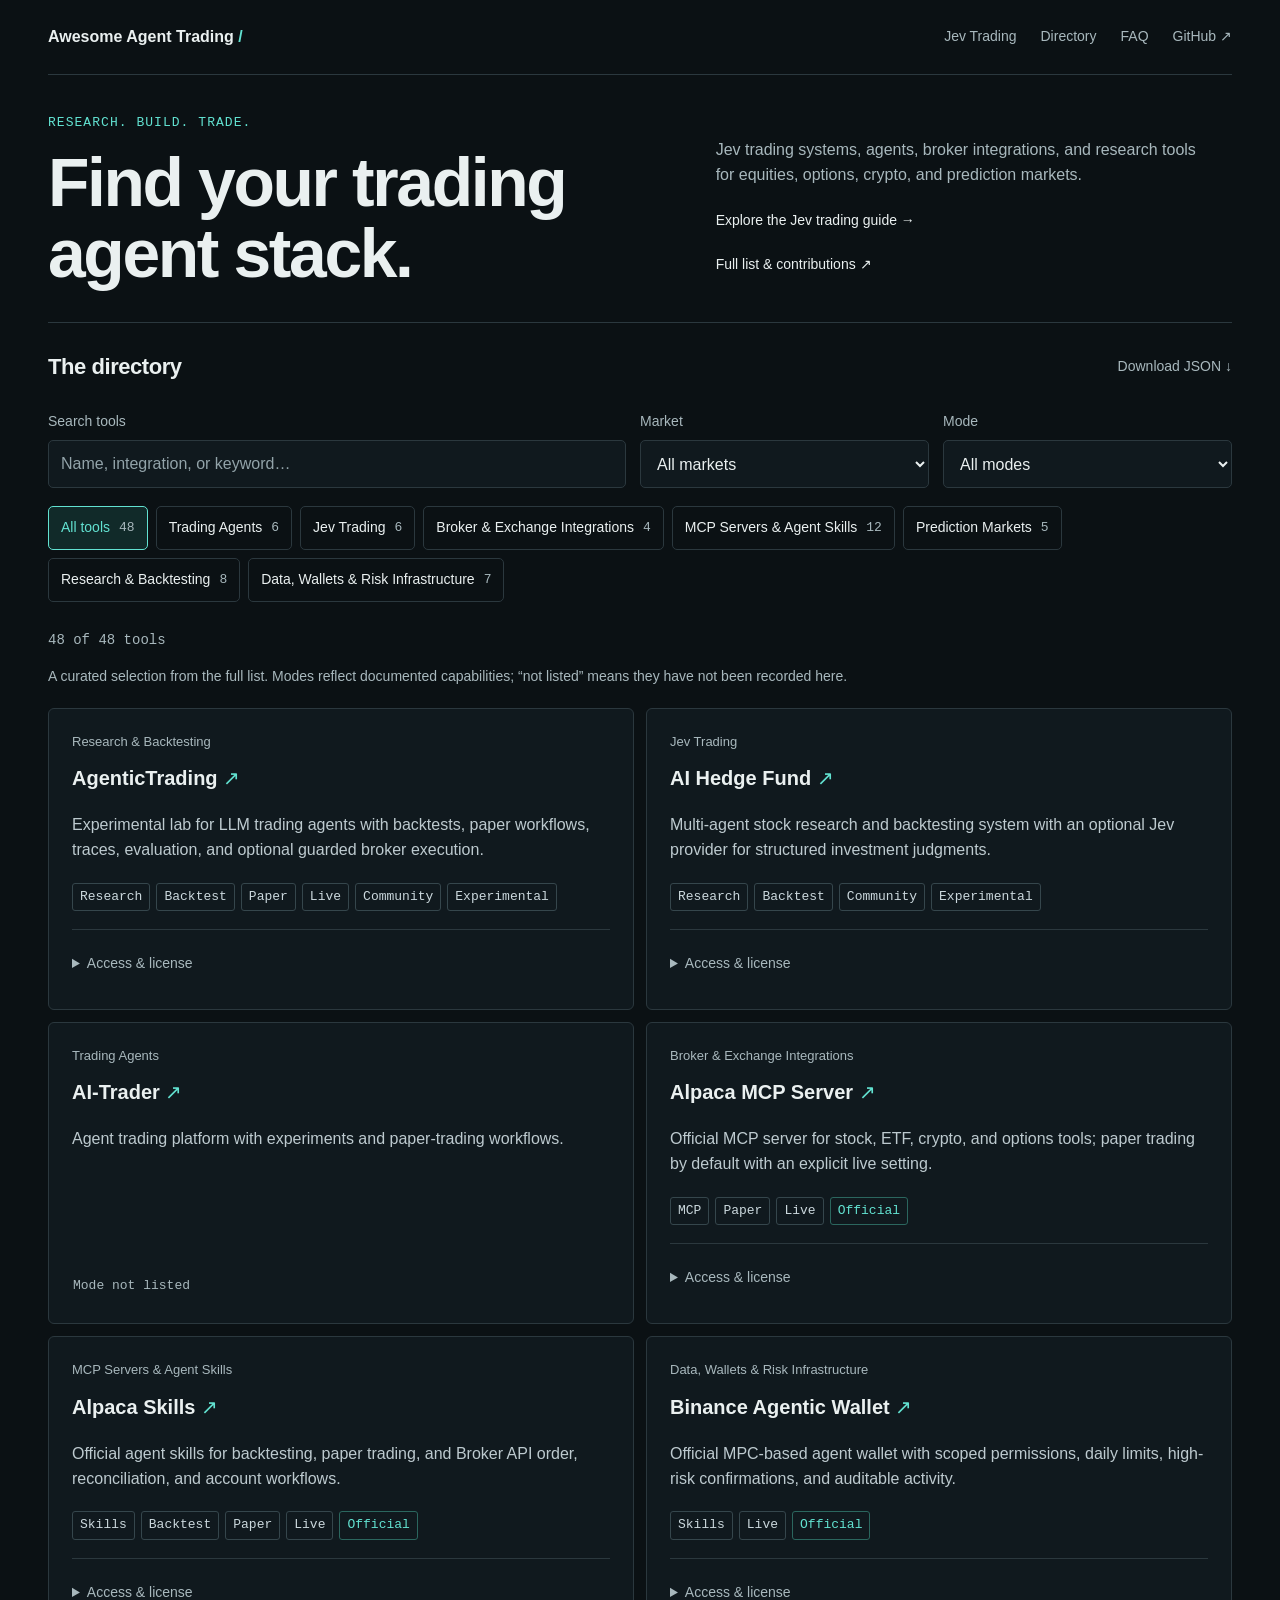
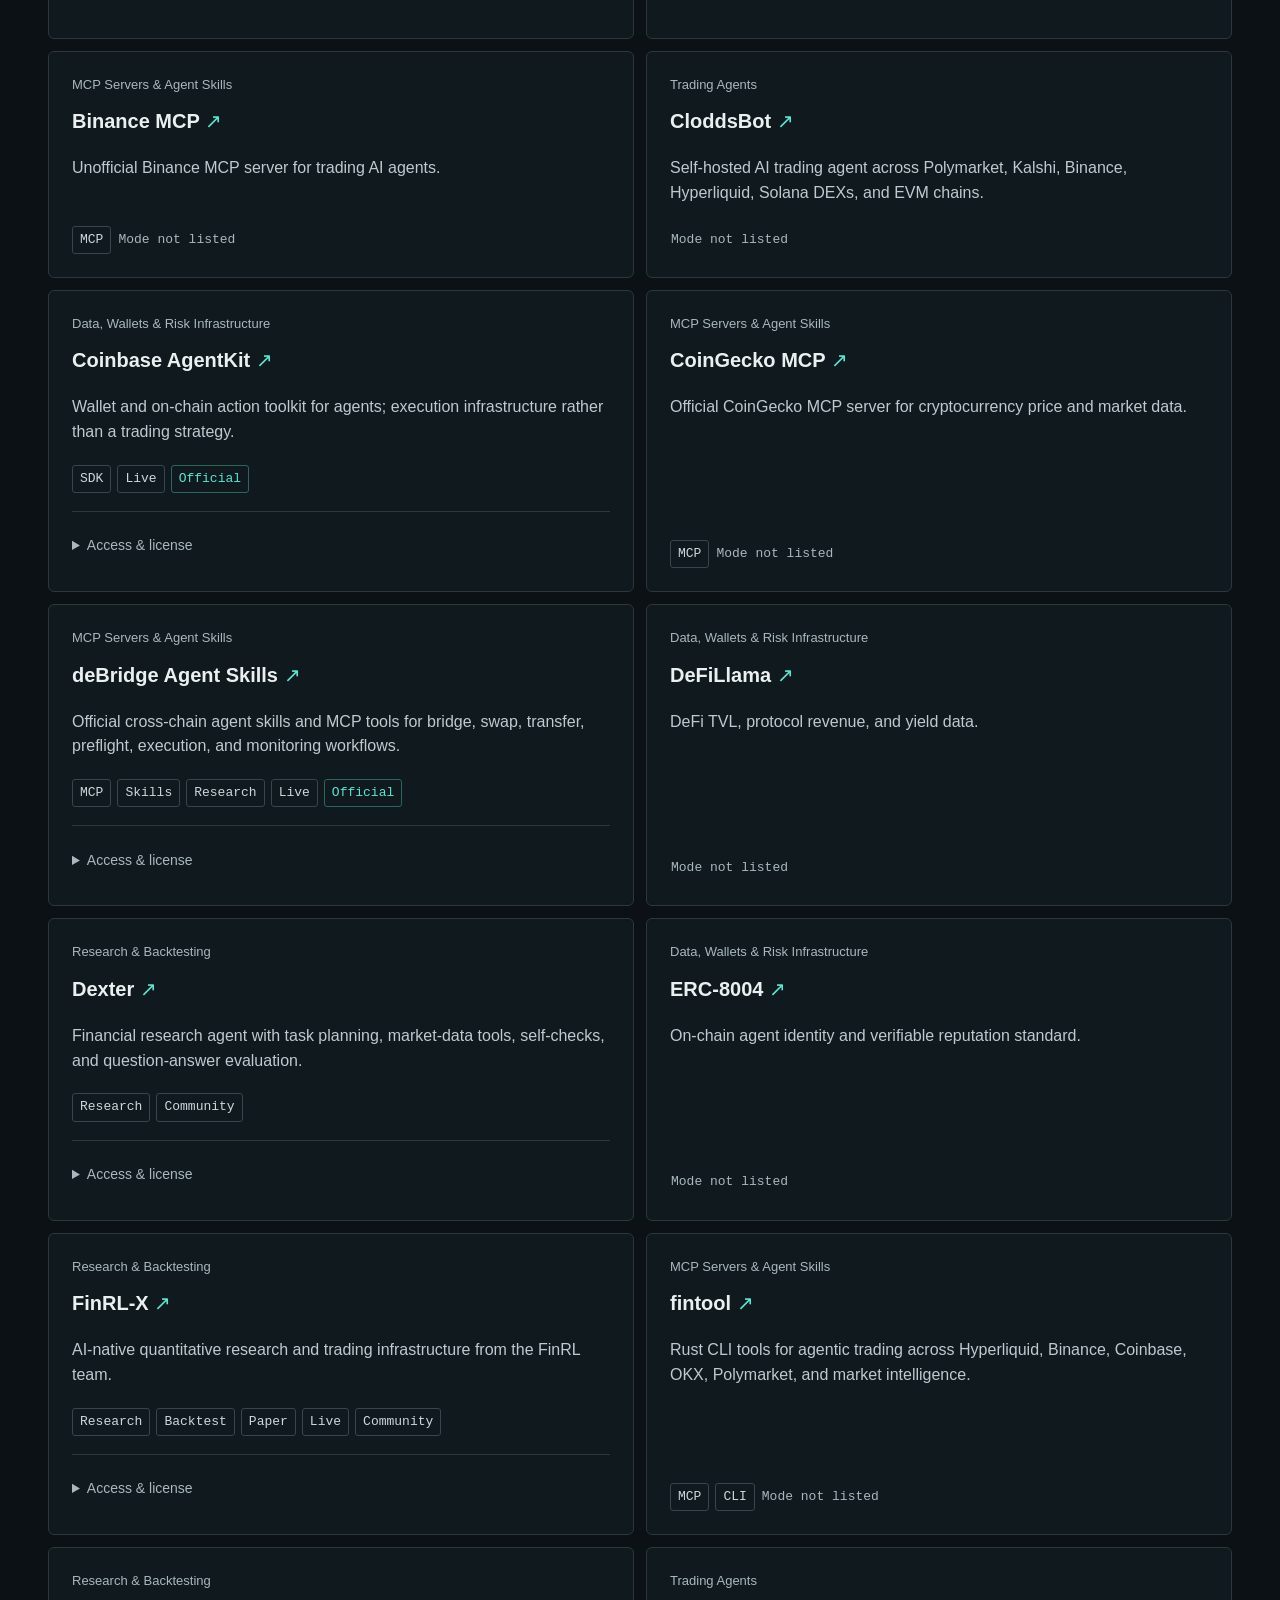
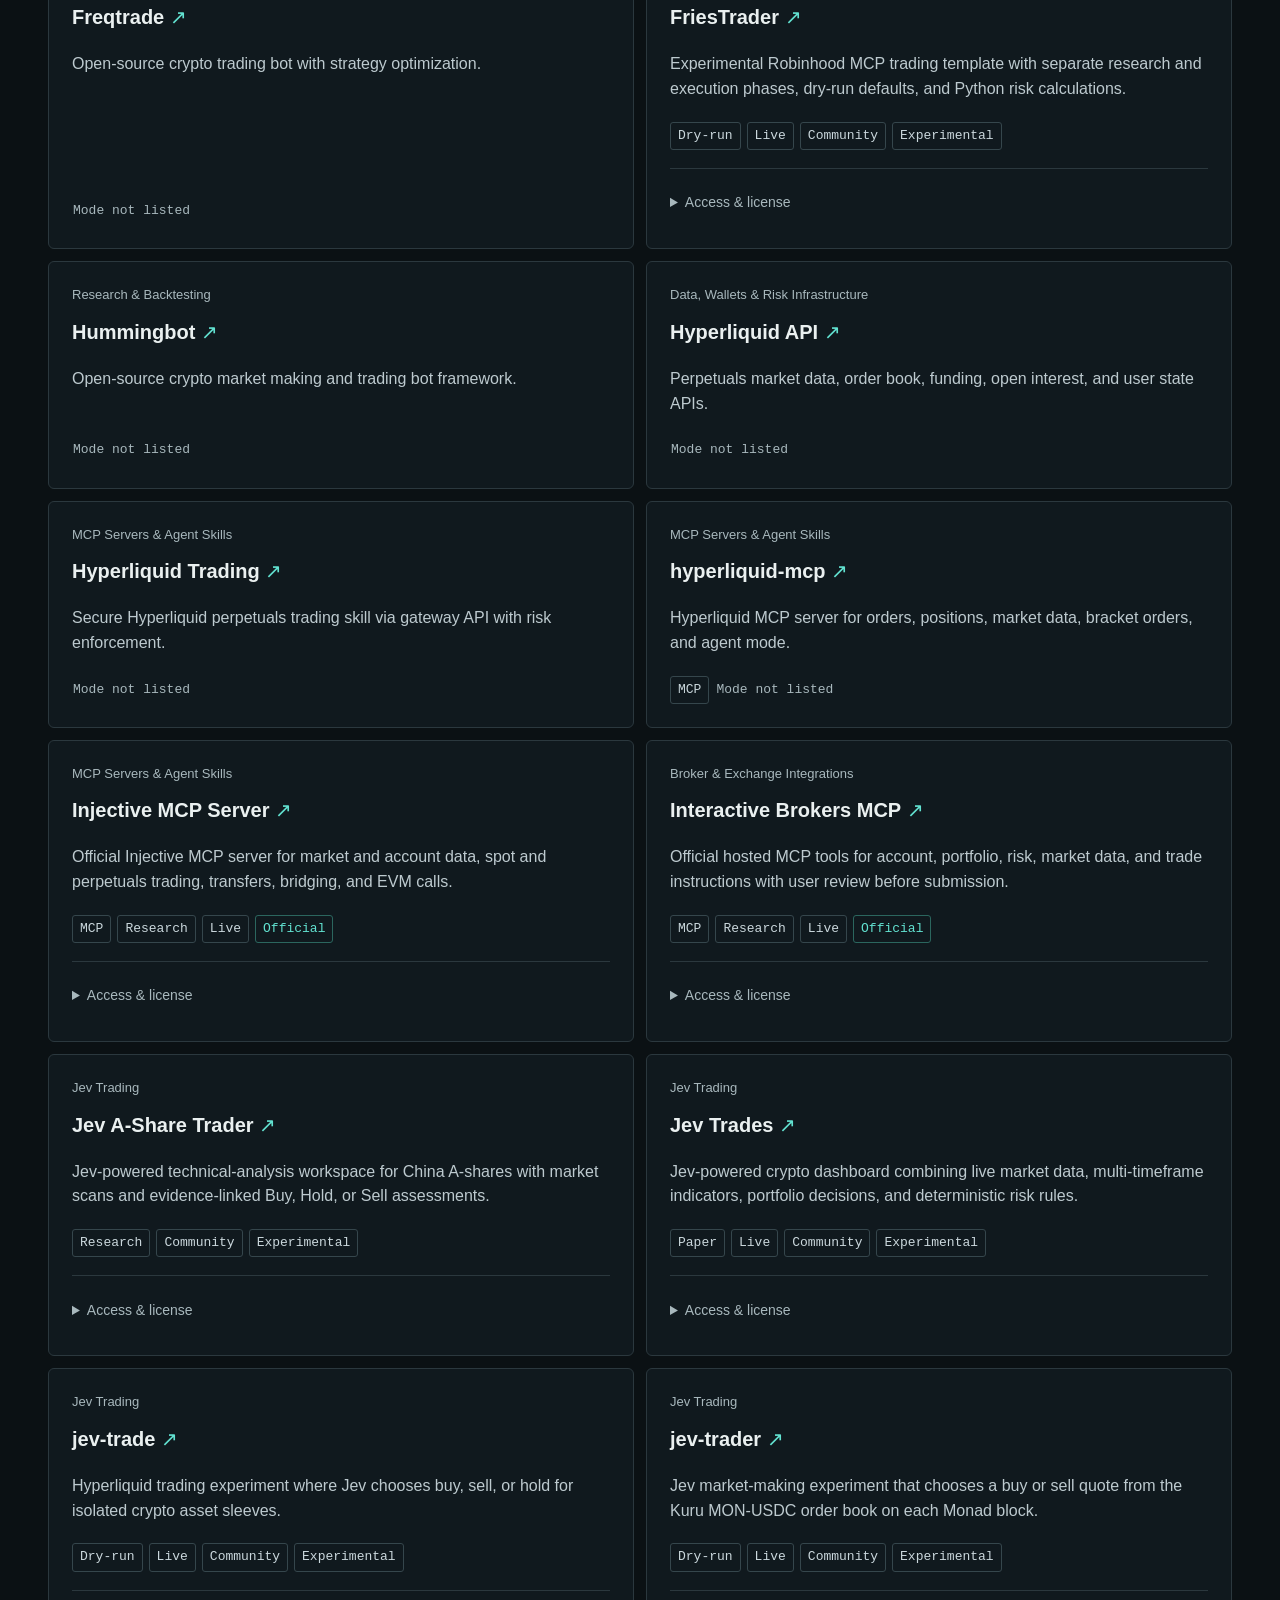
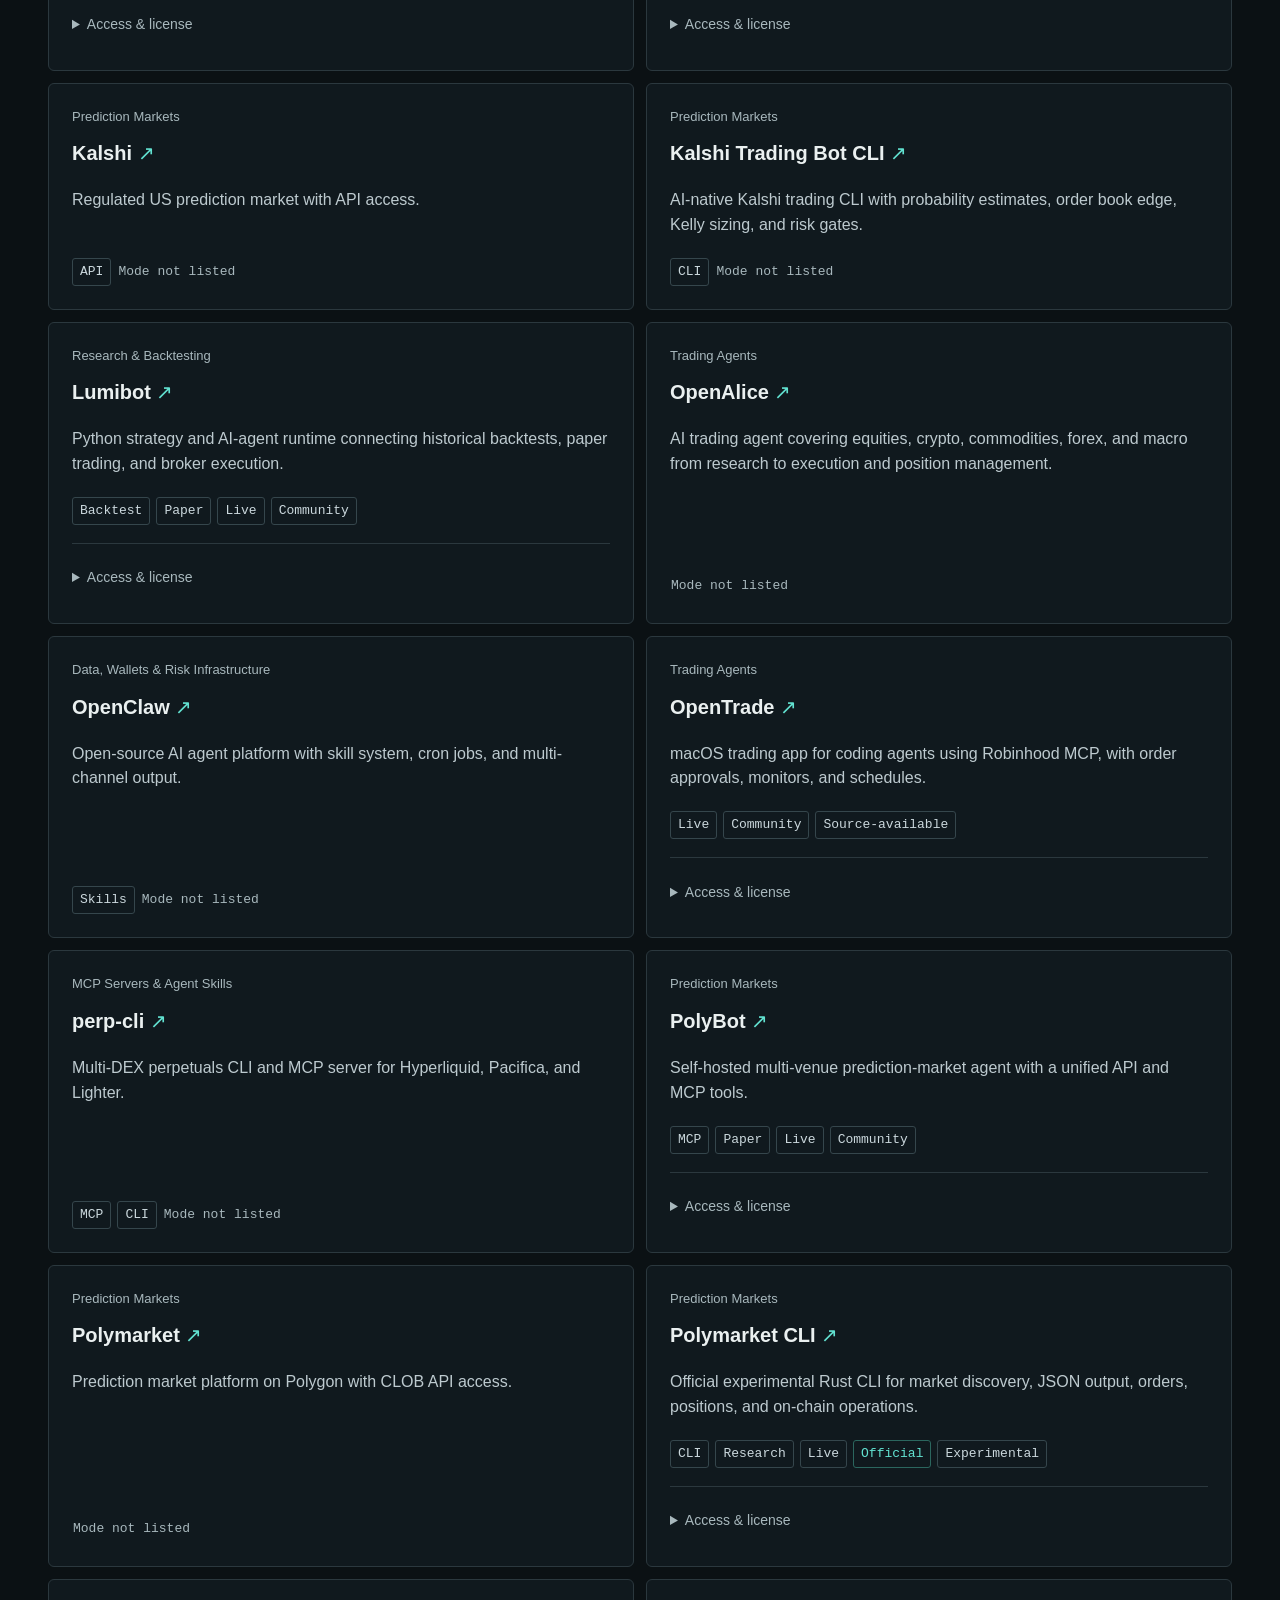
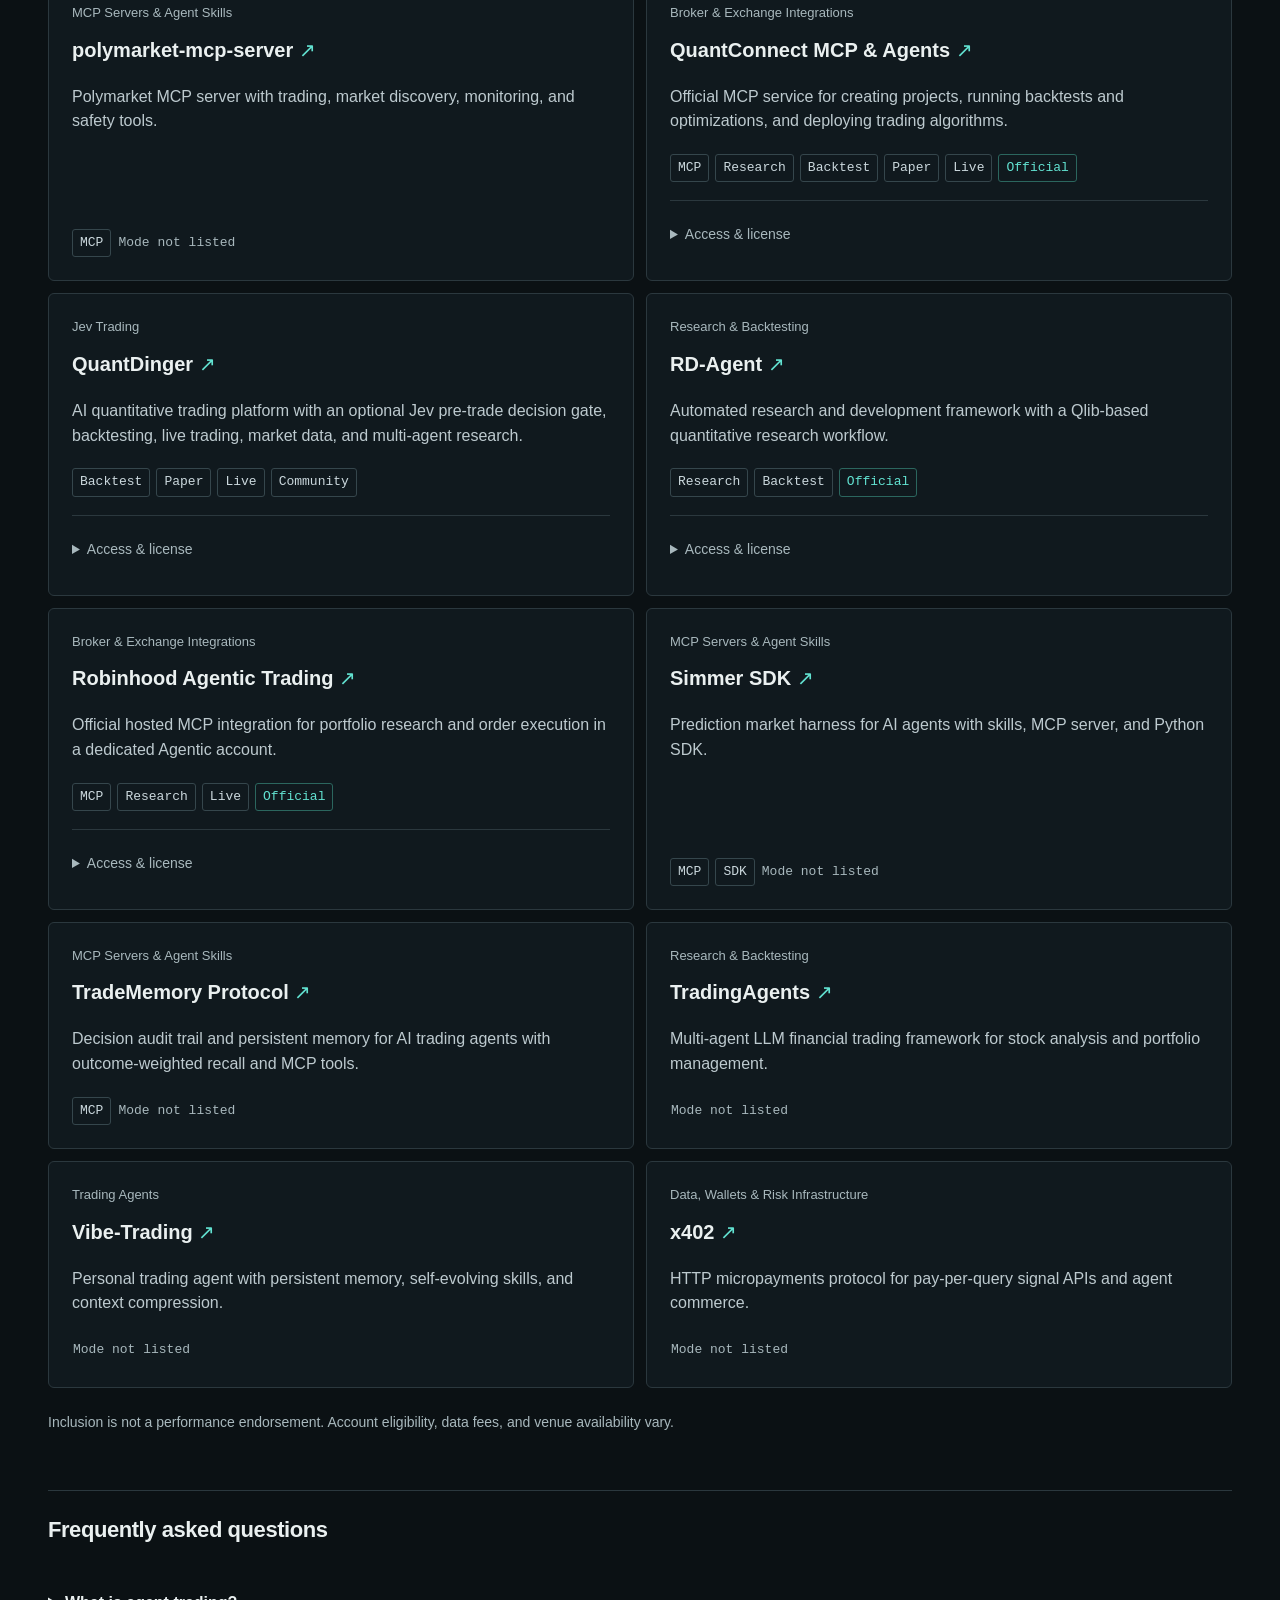
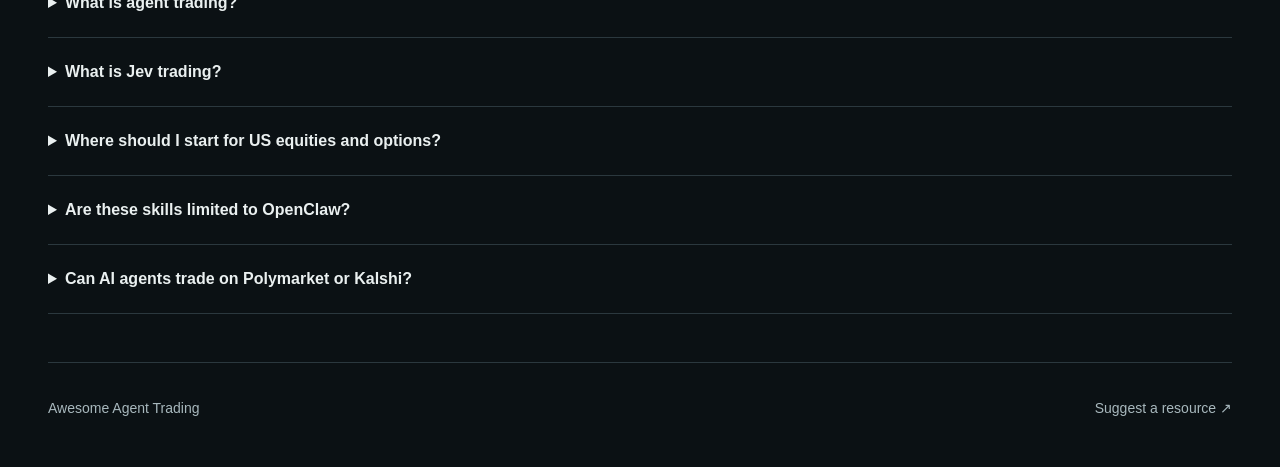
==== commit 5807a9d1: "Add Jev trading SEO and GEO guide" ====
--- a/docs/index.html
+++ b/docs/index.html
@@ -3,23 +3,23 @@
   <head>
     <meta charset="utf-8">
     <meta name="viewport" content="width=device-width, initial-scale=1">
-    <title>Awesome Agent Trading - Agents, Broker MCPs, and Prediction Markets</title>
-    <meta name="description" content="Curated directory of AI trading agents, broker integrations, MCP servers, and research tools for US equities, options, global crypto, and prediction markets.">
-    <meta name="keywords" content="AI trading agents, agent trading, autonomous trading agents, trading bots, crypto trading bots, MCP servers, Model Context Protocol, OpenClaw, Hyperliquid, Polymarket, Kalshi, prediction markets, algorithmic trading, quant trading">
+    <title>Jev Trading &amp; AI Agent Tools | Awesome Agent Trading</title>
+    <meta name="description" content="Curated Jev trading projects, AI trading agents, broker MCPs, crypto tools, prediction-market bots, backtesting frameworks, and risk infrastructure.">
+    <meta name="keywords" content="Jev trading, Jev AI trading, Jev trading bot, System One trading, AI trading agents, agent trading, crypto trading bots, MCP servers, broker MCP, Hyperliquid, Polymarket, Kalshi, quant trading">
     <link rel="canonical" href="https://laplace0x.github.io/awesome-agent-trading/">
     <meta name="robots" content="index, follow">
 
     <meta property="og:type" content="website">
     <meta property="og:site_name" content="Awesome Agent Trading">
-    <meta property="og:title" content="Awesome Agent Trading">
-    <meta property="og:description" content="Curated directory of AI trading agents, broker integrations, MCP servers, and research tools for US equities, options, global crypto, and prediction markets.">
+    <meta property="og:title" content="Jev Trading &amp; AI Agent Tools">
+    <meta property="og:description" content="Curated Jev trading projects, AI trading agents, broker MCPs, crypto tools, prediction-market bots, and research infrastructure.">
     <meta property="og:url" content="https://laplace0x.github.io/awesome-agent-trading/">
     <meta property="og:image" content="https://laplace0x.github.io/awesome-agent-trading/og.png">
     <meta property="og:image:width" content="1200">
     <meta property="og:image:height" content="630">
     <meta name="twitter:card" content="summary_large_image">
-    <meta name="twitter:title" content="Awesome Agent Trading">
-    <meta name="twitter:description" content="Curated directory of AI trading agents, broker integrations, MCP servers, and research tools for US equities, options, global crypto, and prediction markets.">
+    <meta name="twitter:title" content="Jev Trading &amp; AI Agent Tools">
+    <meta name="twitter:description" content="Curated Jev trading projects, AI trading agents, broker MCPs, crypto tools, prediction-market bots, and research infrastructure.">
     <meta name="twitter:image" content="https://laplace0x.github.io/awesome-agent-trading/og.png">
 
     <link rel="stylesheet" href="styles.css">
@@ -30,9 +30,10 @@
 {
   "@context": "https://schema.org",
   "@type": "WebSite",
+  "@id": "https://laplace0x.github.io/awesome-agent-trading/#website",
   "name": "Awesome Agent Trading",
   "url": "https://laplace0x.github.io/awesome-agent-trading/",
-  "description": "Curated directory of AI trading agents, broker integrations, MCP servers, and research tools for US equities, options, global crypto, and prediction markets.",
+  "description": "Curated directory of Jev trading projects, AI trading agents, broker integrations, MCP servers, and research tools.",
   "inLanguage": "en",
   "publisher": {
     "@type": "Organization",
@@ -109,6 +110,14 @@
     },
     {
       "@type": "Question",
+      "name": "What is Jev trading?",
+      "acceptedAnswer": {
+        "@type": "Answer",
+        "text": "Jev trading projects use TypeSafe AI's Jev System One model for bounded, typed decisions such as buy, sell, hold, quote side, or pre-trade approval. Market data, order construction, position limits, and execution remain application responsibilities."
+      }
+    },
+    {
+      "@type": "Question",
       "name": "Where should I start for US equities and options?",
       "acceptedAnswer": {
         "@type": "Answer",
@@ -139,12 +148,12 @@
     <a class="skip-link" href="#directory">Skip to directory</a>
     <header class="shell topbar">
       <a class="brand" href="./">Awesome Agent Trading<span class="brand-mark" aria-hidden="true"> /</span></a>
-      <nav aria-label="Primary"><a href="#directory">Directory</a><a href="#faq">FAQ</a><a href="https://github.com/laplace0x/awesome-agent-trading">GitHub ↗</a></nav>
+      <nav aria-label="Primary"><a href="jev-trading/">Jev Trading</a><a href="#directory">Directory</a><a href="#faq">FAQ</a><a href="https://github.com/laplace0x/awesome-agent-trading">GitHub ↗</a></nav>
     </header>
     <main class="shell">
       <section class="intro" aria-labelledby="page-title">
         <div><p class="eyebrow">Research. Build. Trade.</p><h1 id="page-title">Find your trading<br>agent stack.</h1></div>
-        <div class="intro-copy"><p>Agents, broker integrations, and research tools for equities, options, crypto, and prediction markets.</p><a class="text-link" href="https://github.com/laplace0x/awesome-agent-trading">Full list &amp; contributions ↗</a></div>
+        <div class="intro-copy"><p>Jev trading systems, agents, broker integrations, and research tools for equities, options, crypto, and prediction markets.</p><a class="text-link" href="jev-trading/">Explore the Jev trading guide →</a><br><a class="text-link" href="https://github.com/laplace0x/awesome-agent-trading">Full list &amp; contributions ↗</a></div>
       </section>
       <section id="directory" aria-labelledby="directory-title">
         <div class="section-heading"><h2 id="directory-title">The directory</h2><a href="projects.json">Download JSON ↓</a></div>
@@ -524,6 +533,7 @@
       </section>
       <section class="faq" id="faq" aria-labelledby="faq-title"><div class="section-heading"><h2 id="faq-title">Frequently asked questions</h2></div>
         <details><summary>What is agent trading?</summary><p>AI agents can research markets, call tools, propose decisions, or execute orders under configured controls. Research-only tools and live systems have different capabilities.</p></details>
+        <details><summary>What is Jev trading?</summary><p>Jev trading projects use TypeSafe AI's Jev System One model for bounded, typed decisions such as buy, sell, hold, quote side, or pre-trade approval. Market data, order construction, position limits, and execution remain application responsibilities. See the <a href="jev-trading/">Jev trading guide and project comparison</a>.</p></details>
         <details><summary>Where should I start for US equities and options?</summary><p>Explore Alpaca MCP for paper/live tools, Robinhood Agentic Trading for an eligible dedicated account, and Lumibot for Python backtesting and broker execution. Account and data requirements vary.</p></details>
         <details><summary>Are these skills limited to OpenClaw?</summary><p>No. The directory covers MCP servers, CLIs, SDKs, and skills for the clients documented by each project.</p></details>
         <details><summary>Can AI agents trade on Polymarket or Kalshi?</summary><p>Tools include Polymarket CLI, Simmer SDK, Kalshi Trading Bot CLI, and community MCP integrations. Check venue eligibility and simulated versus real-order support.</p></details>
--- a/docs/styles.css
+++ b/docs/styles.css
@@ -69,12 +69,42 @@
 footer{border-top:1px solid var(--line);padding-block:24px 36px;display:flex;flex-wrap:wrap;align-items:center;justify-content:space-between;gap:12px;color:var(--muted);font-size:.875rem}
 footer a{min-height:44px;display:flex;align-items:center}
 
+.guide-hero{padding-block:42px 34px;border-bottom:1px solid var(--line)}
+.guide-hero h1{max-width:900px}
+.guide-deck{font-size:1.125rem;color:#bdcacf;max-width:760px;margin:20px 0 0}
+.guide-meta{display:flex;flex-wrap:wrap;gap:8px 20px;margin-top:24px;color:var(--muted);font: .8125rem/1.5 Consolas,monospace}
+.guide-section{padding-block:34px;border-bottom:1px solid var(--line)}
+.guide-section>h2{font-size:clamp(1.75rem,3vw,2.5rem);margin-bottom:18px}
+.guide-section>p,.guide-copy{max-width:780px;color:#bdcacf}
+.definition{border-left:3px solid var(--accent);padding:18px 20px;background:var(--panel);max-width:900px}
+.definition strong{color:var(--text)}
+.guide-grid{display:grid;gap:12px;margin-top:22px}
+.guide-card{border:1px solid var(--line);background:var(--panel);padding:22px;border-radius:6px}
+.guide-card h3{margin-bottom:8px}
+.guide-card p{color:#bdcacf;margin:0}
+.step-index{display:block;color:var(--accent);font: .8125rem/1.5 Consolas,monospace;margin-bottom:12px}
+.table-wrap{overflow-x:auto;border:1px solid var(--line);border-radius:6px;margin-top:22px}
+.comparison{width:100%;border-collapse:collapse;min-width:760px;background:var(--panel)}
+.comparison th,.comparison td{text-align:left;vertical-align:top;padding:15px;border-bottom:1px solid var(--line)}
+.comparison th{font: .8125rem/1.4 Consolas,monospace;color:var(--accent);text-transform:uppercase;letter-spacing:.04em}
+.comparison td{color:#bdcacf}
+.comparison td:first-child{color:var(--text);font-weight:650}
+.comparison tr:last-child td{border-bottom:0}
+.callout{display:flex;flex-direction:column;gap:16px;padding:24px;border:1px solid #2b665e;background:#112a29;border-radius:6px}
+.callout p{margin:0;color:#c7d8d5;max-width:780px}
+.source-list{padding-left:20px;color:#bdcacf}
+.source-list li{margin:10px 0}
+.source-list a{text-decoration:underline;text-underline-offset:3px}
+
 @media(min-width:700px){.topbar{flex-direction:row;align-items:center;justify-content:space-between;padding-block:15px}
 .intro{grid-template-columns:1.2fr 1fr;align-items:end;padding-block:38px 32px;gap:48px}
 .filter-row{grid-template-columns:2fr 1fr 1fr}
 .search-field{grid-column:auto}
 .projects{grid-template-columns:repeat(2,minmax(0,1fr))}
 .intro-copy{padding-bottom:3px}
+.guide-hero{padding-block:64px 48px}
+.guide-grid{grid-template-columns:repeat(3,minmax(0,1fr))}
+.callout{flex-direction:row;align-items:center;justify-content:space-between}
 }
 
 @media(prefers-reduced-motion:reduce){html{scroll-behavior:auto}
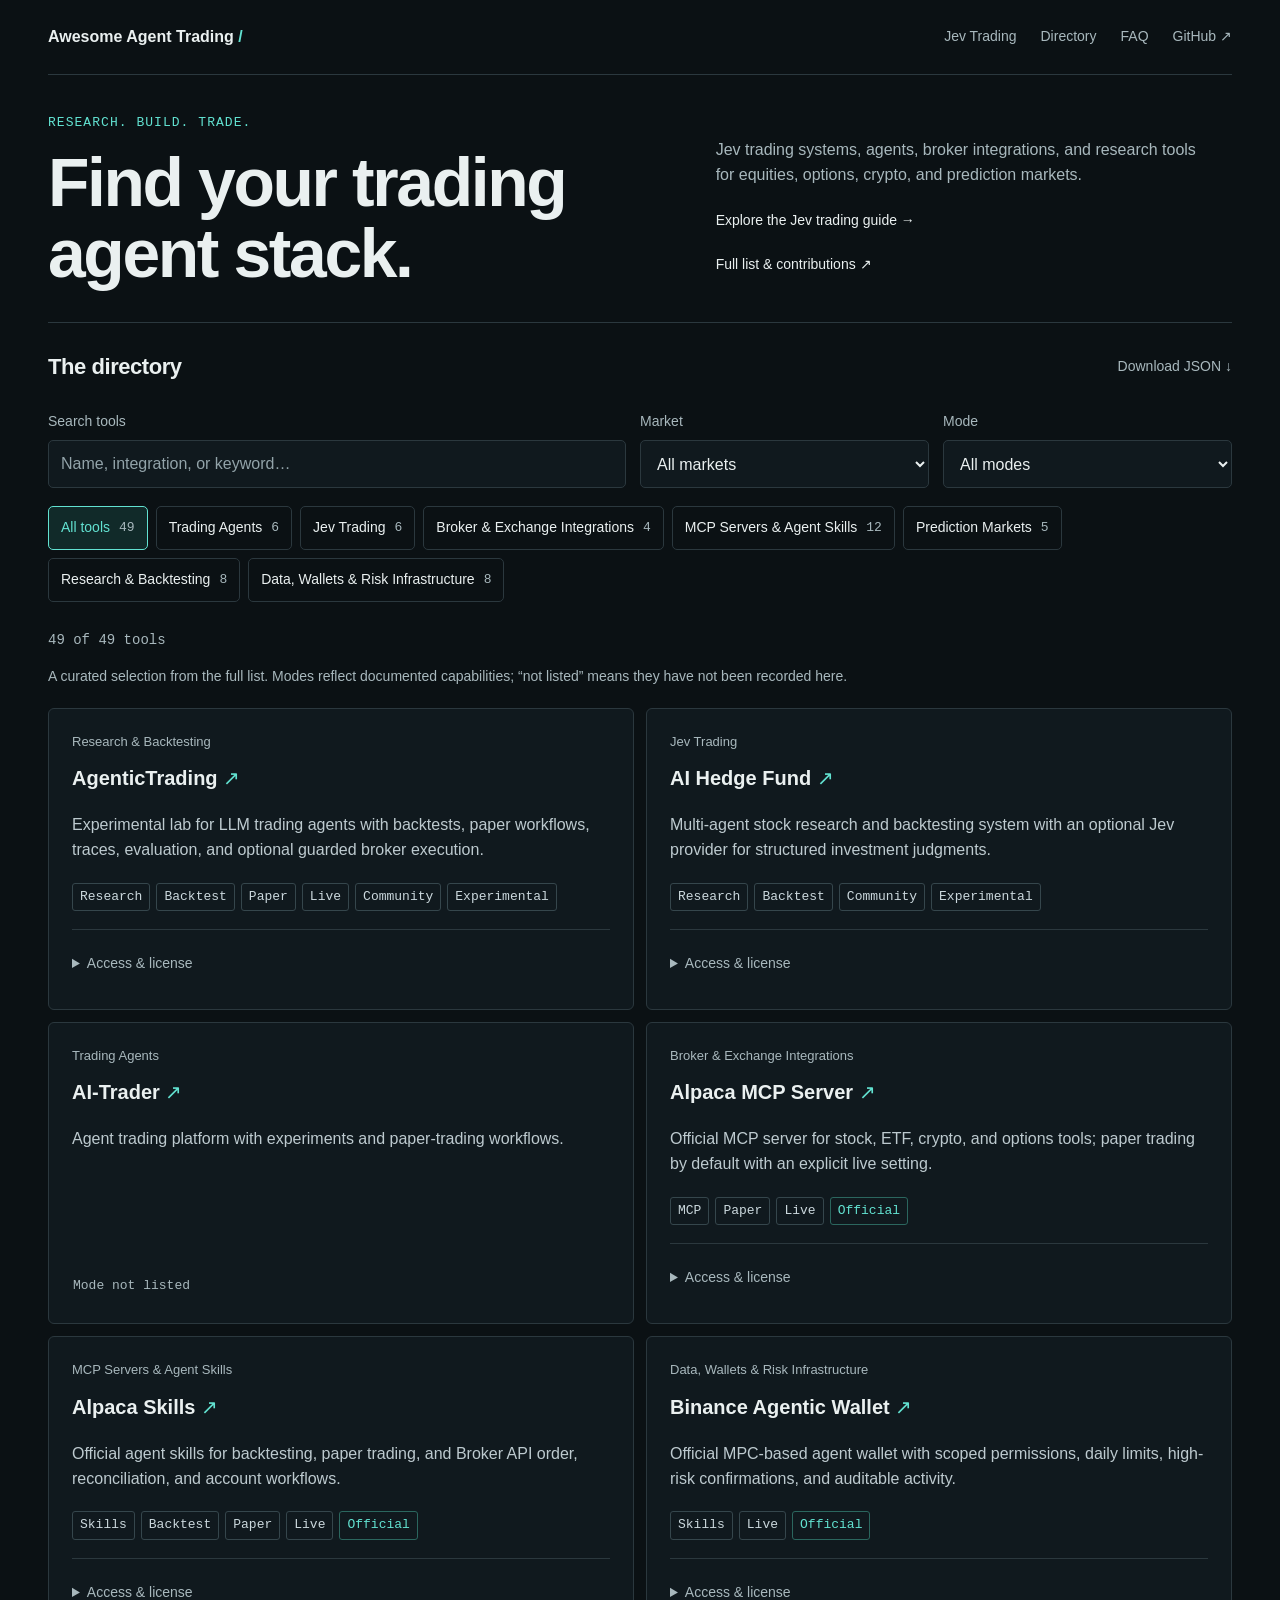
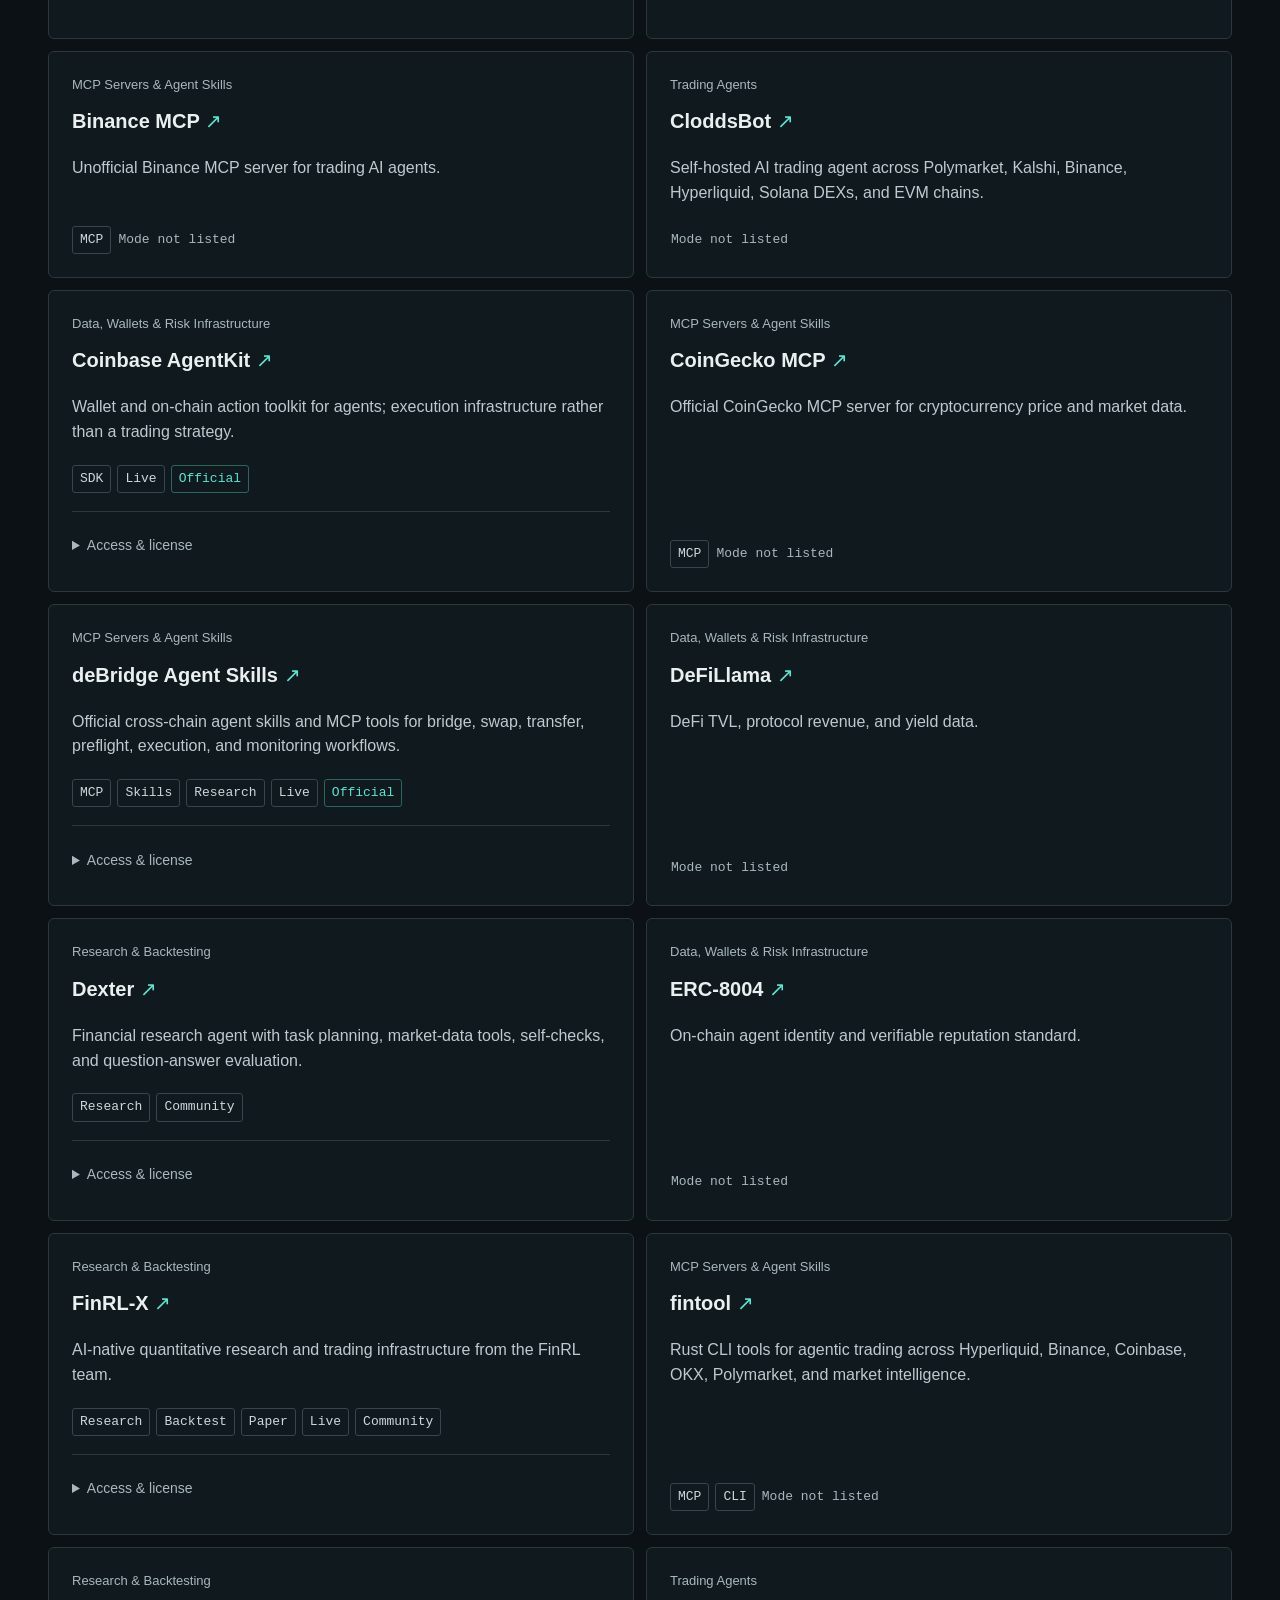
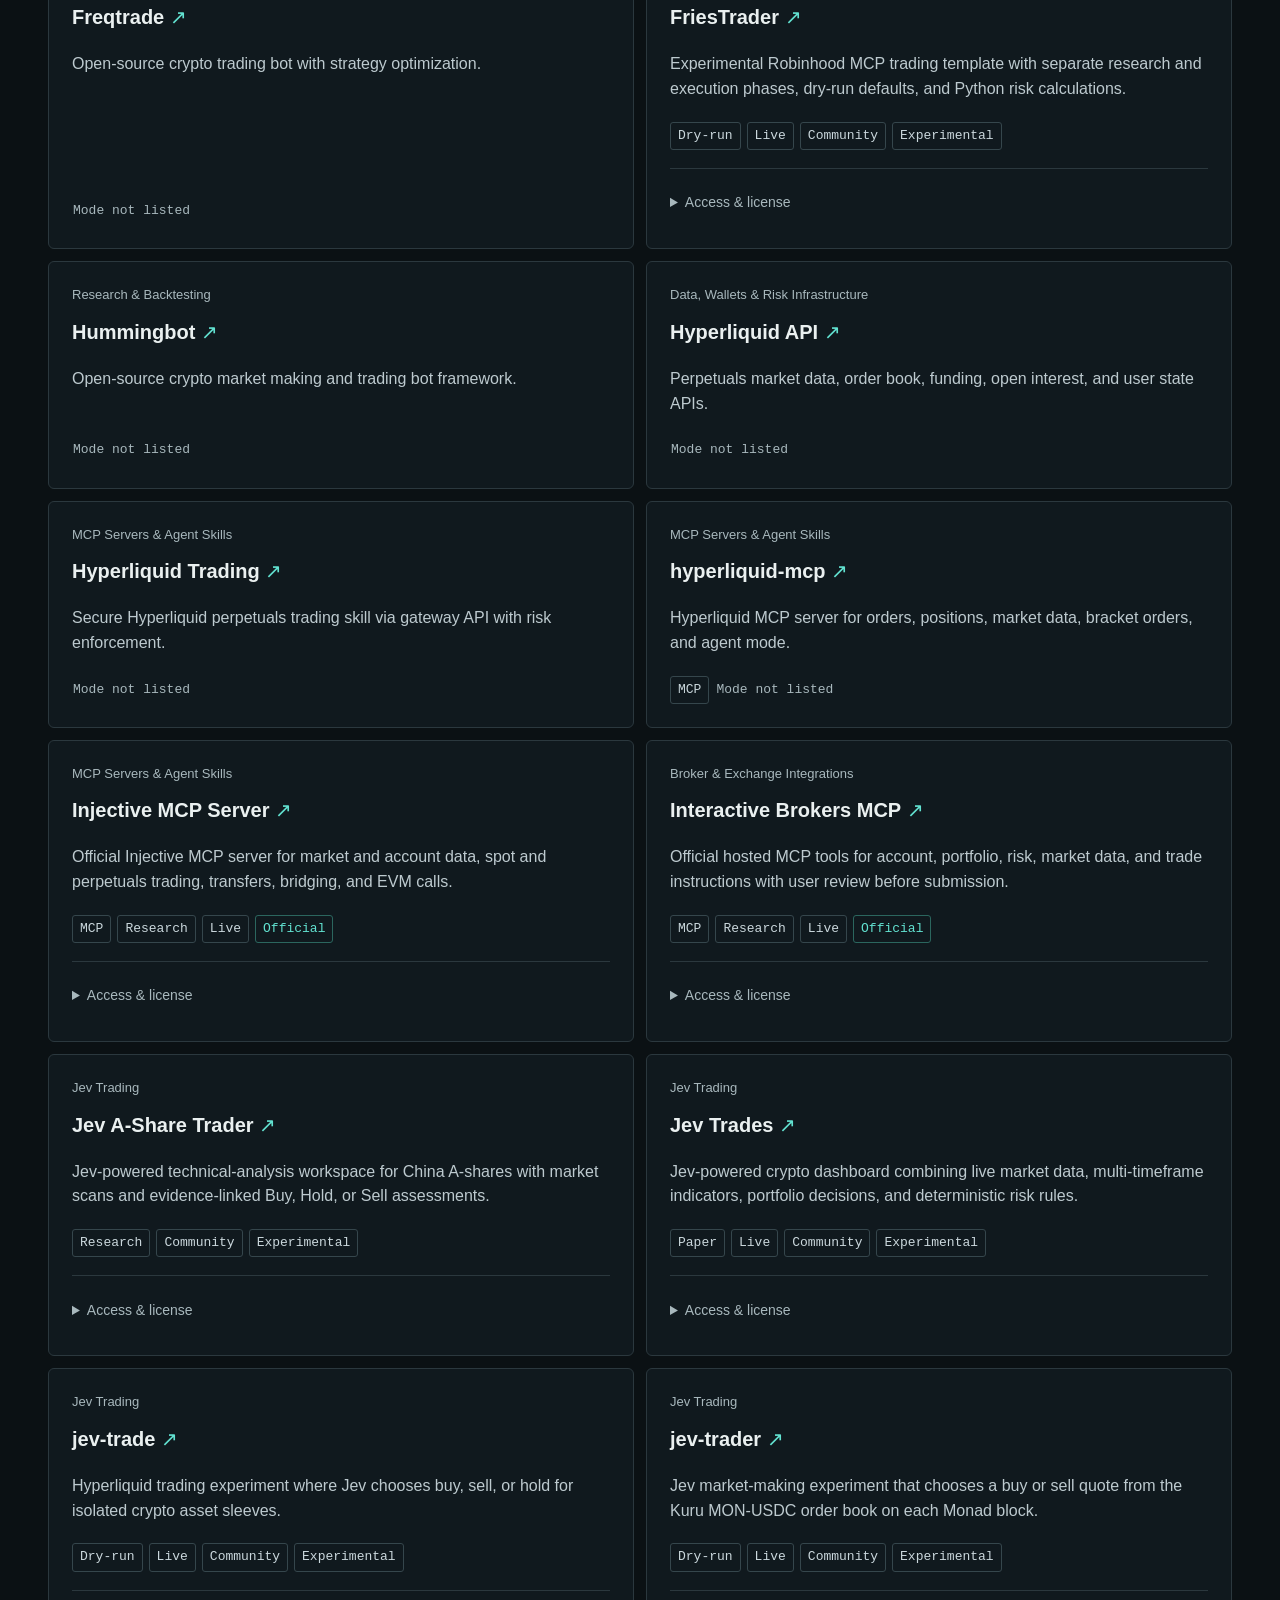
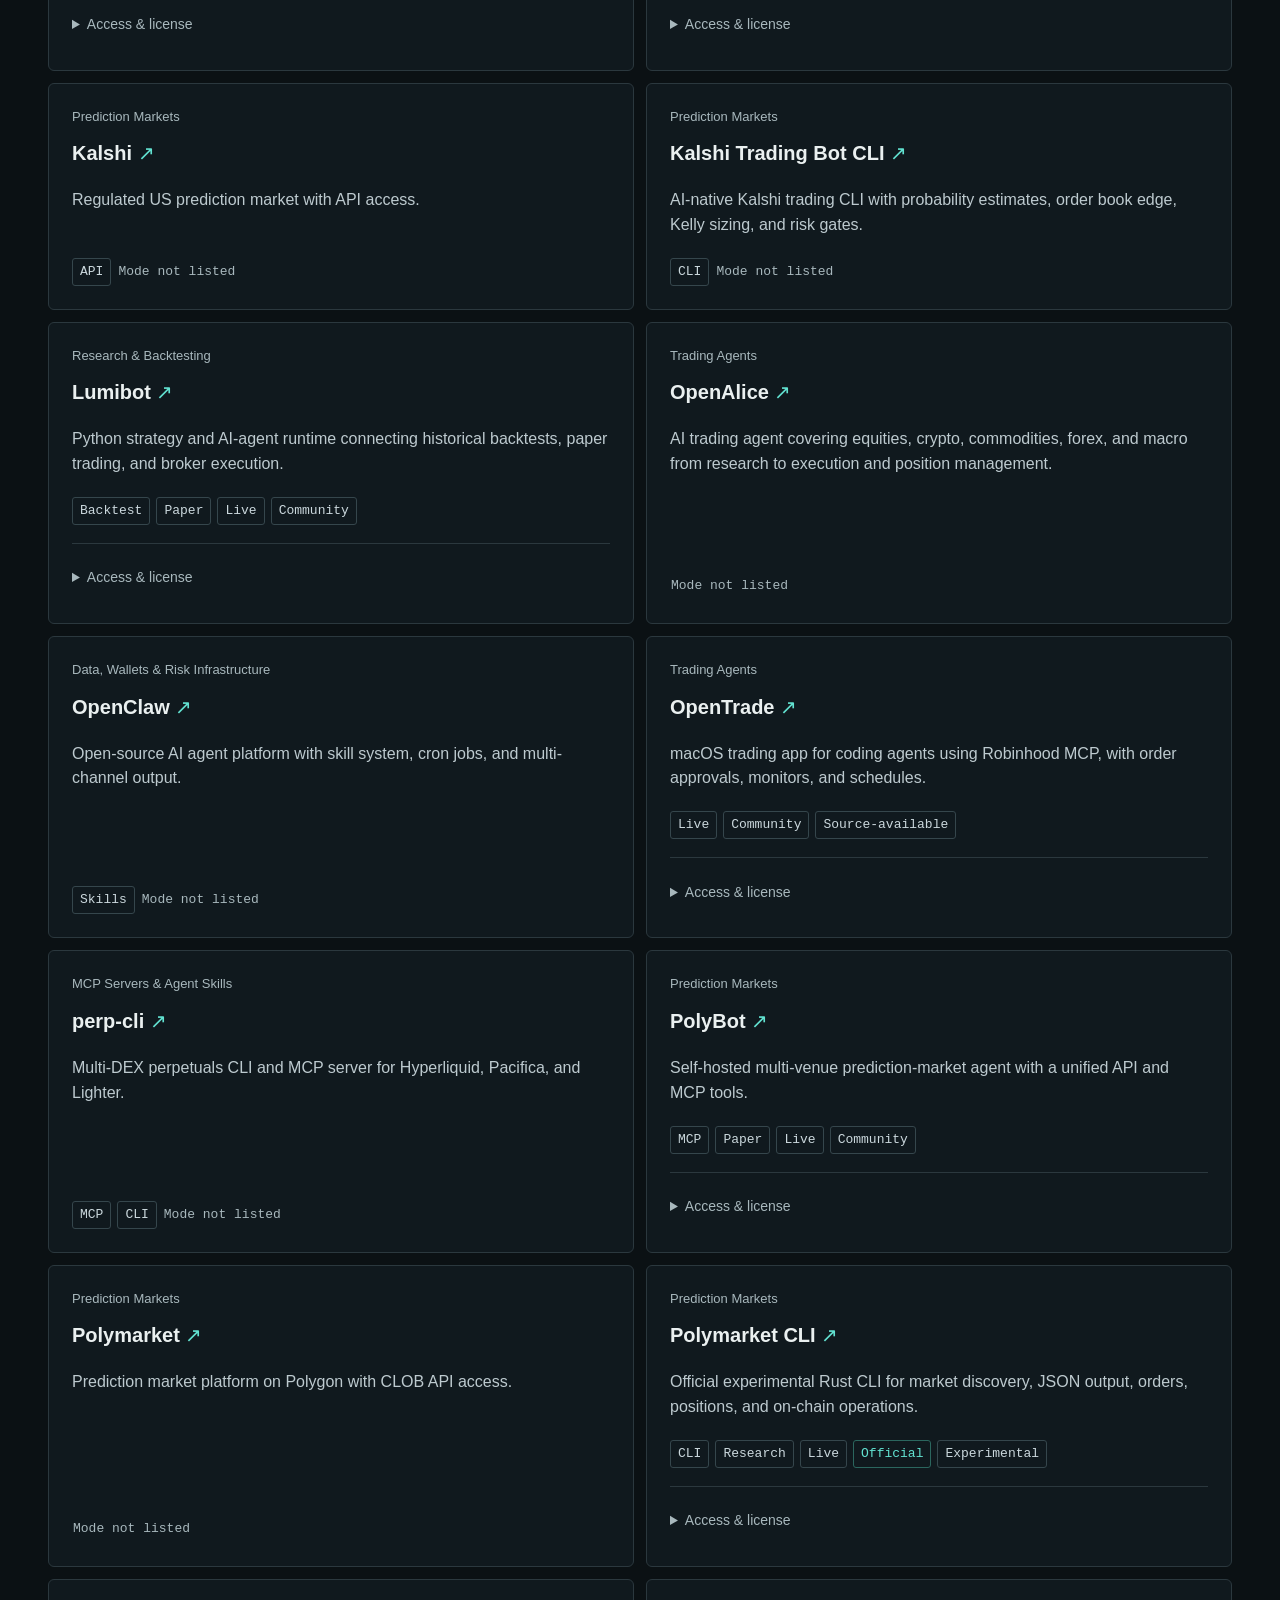
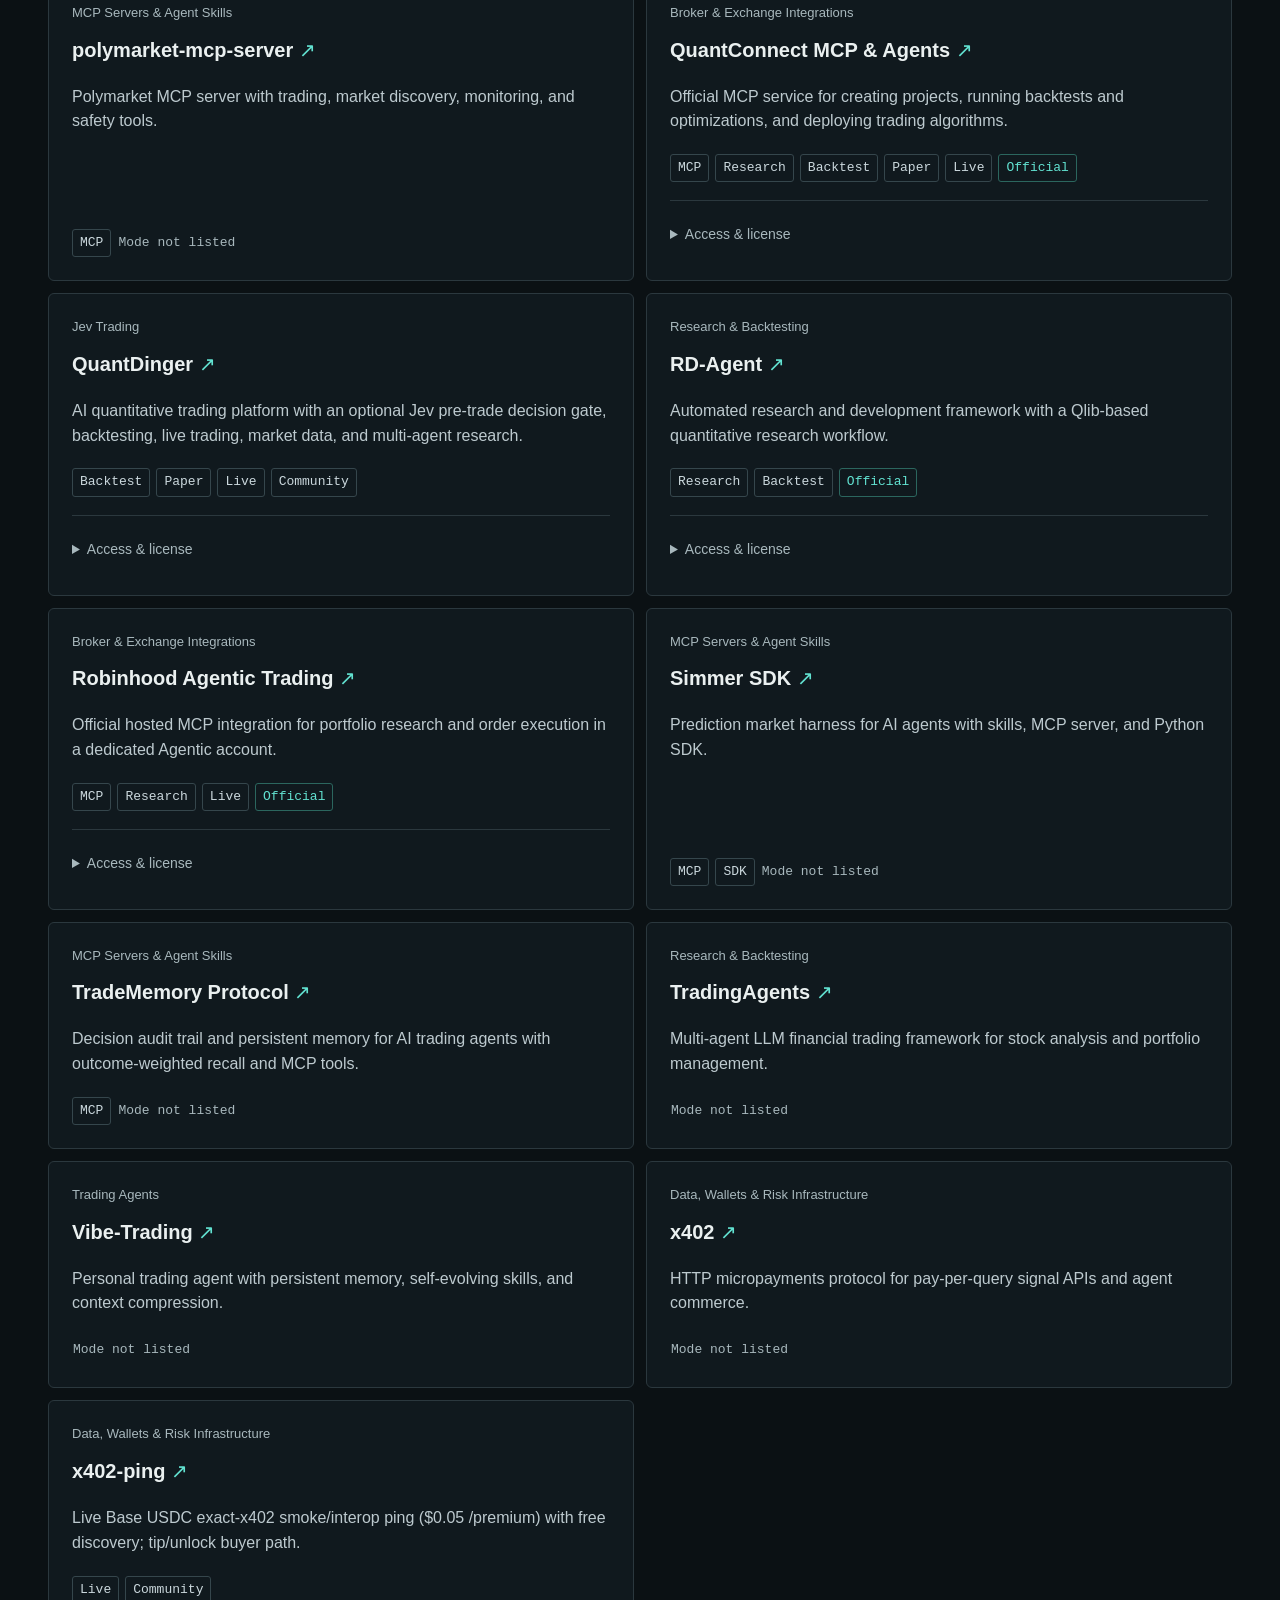
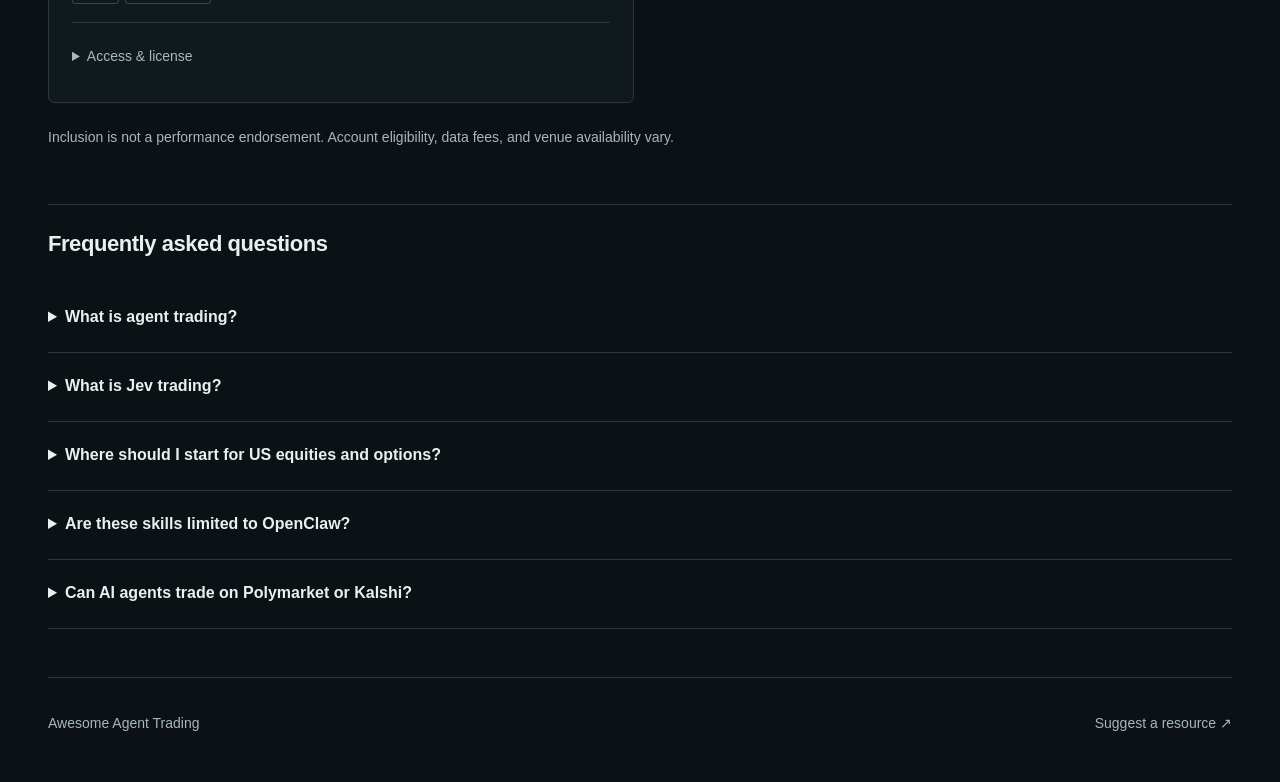
==== commit 23d12231: "Add x402-ping live Base USDC x402 smoke service Adds operator-run exact-x402 /premium ($0.05 on Base" ====
--- a/docs/index.html
+++ b/docs/index.html
@@ -170,21 +170,21 @@
           </select></div>
           <div id="categories" class="categories" role="group" aria-label="Filter by category">
 <!-- CATEGORIES:START -->
-<button type="button" class="category active" data-category="" aria-pressed="true">All tools <span>48</span></button>
+<button type="button" class="category active" data-category="" aria-pressed="true">All tools <span>49</span></button>
 <button type="button" class="category" data-category="Trading Agents" aria-pressed="false">Trading Agents <span>6</span></button>
 <button type="button" class="category" data-category="Jev Trading" aria-pressed="false">Jev Trading <span>6</span></button>
 <button type="button" class="category" data-category="Broker &amp; Exchange Integrations" aria-pressed="false">Broker &amp; Exchange Integrations <span>4</span></button>
 <button type="button" class="category" data-category="MCP Servers &amp; Agent Skills" aria-pressed="false">MCP Servers &amp; Agent Skills <span>12</span></button>
 <button type="button" class="category" data-category="Prediction Markets" aria-pressed="false">Prediction Markets <span>5</span></button>
 <button type="button" class="category" data-category="Research &amp; Backtesting" aria-pressed="false">Research &amp; Backtesting <span>8</span></button>
-<button type="button" class="category" data-category="Data, Wallets &amp; Risk Infrastructure" aria-pressed="false">Data, Wallets &amp; Risk Infrastructure <span>7</span></button>
+<button type="button" class="category" data-category="Data, Wallets &amp; Risk Infrastructure" aria-pressed="false">Data, Wallets &amp; Risk Infrastructure <span>8</span></button>
 <!-- CATEGORIES:END -->
           </div>
         </form>
         <noscript><p>All tools are listed below. Enable JavaScript to search and filter.</p></noscript>
         <div class="results-heading"><p id="result-count" role="status" aria-live="polite" aria-atomic="true">
 <!-- COUNT:START -->
-48 tools
+49 tools
 <!-- COUNT:END -->
         </p><button id="reset" type="button" hidden>Clear filters</button></div>
         <p class="directory-note">A curated selection from the full list. Modes reflect documented capabilities; “not listed” means they have not been recorded here.</p>
@@ -525,6 +525,13 @@
   <p class="project-description">HTTP micropayments protocol for pay-per-query signal APIs and agent commerce.</p>
   <div class="tags" aria-label="Project attributes"><span class="tag tag--muted">Mode not listed</span></div>
 
+</article>
+<article class="project" data-category="Data, Wallets &amp; Risk Infrastructure" data-markets="[&quot;Crypto &amp; DeFi&quot;, &quot;Other&quot;]" data-modes="[&quot;live&quot;]" data-search="x402-ping Live Base USDC exact-x402 smoke/interop ping ($0.05 /premium) with free discovery; tip/unlock buyer path. Data, Wallets &amp; Risk Infrastructure crypto agent-commerce payments micropayments x402 base usdc smoke-test TypeScript">
+  <p class="project-category">Data, Wallets &amp; Risk Infrastructure</p>
+  <h3><a href="https://github.com/filip-study/x402-ping">x402-ping<span aria-hidden="true"> ↗</span></a></h3>
+  <p class="project-description">Live Base USDC exact-x402 smoke/interop ping ($0.05 /premium) with free discovery; tip/unlock buyer path.</p>
+  <div class="tags" aria-label="Project attributes"><span class="tag">Live</span><span class="tag">Community</span></div>
+<details class="project-details"><summary>Access &amp; license</summary><p>Operator-submitted live service (COI). Worker https://x402-ping.palmbeachpete.workers.dev settles 0.05 USDC on Base to 0xbAd41cF0f0d5442f9A53630F8081BFd257DA019b. Useful as a cheap buyer-path fixture, not a trading strategy.</p><p><a href="https://github.com/filip-study/x402-ping/blob/main/LICENSE">MIT license source</a> · Reviewed 2026-09-27</p></details>
 </article>
 <!-- PROJECTS:END -->
         </div>
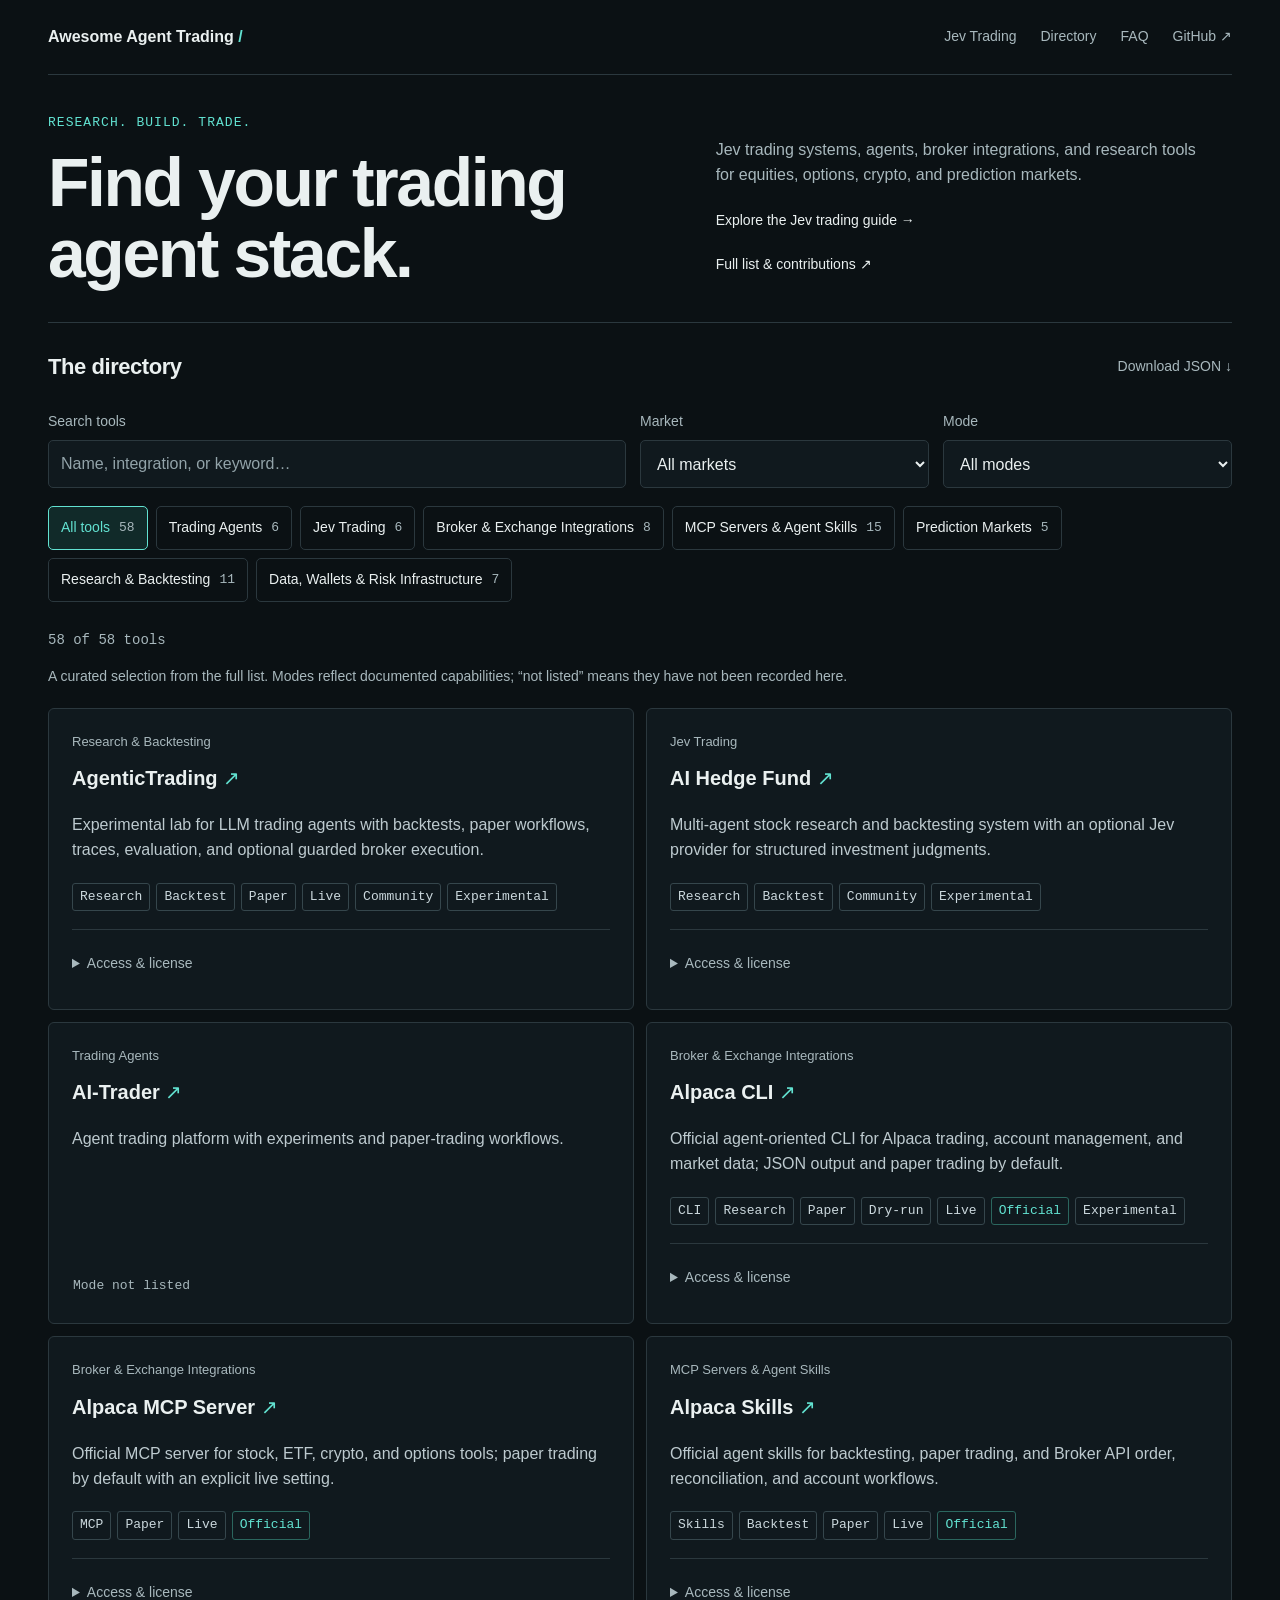
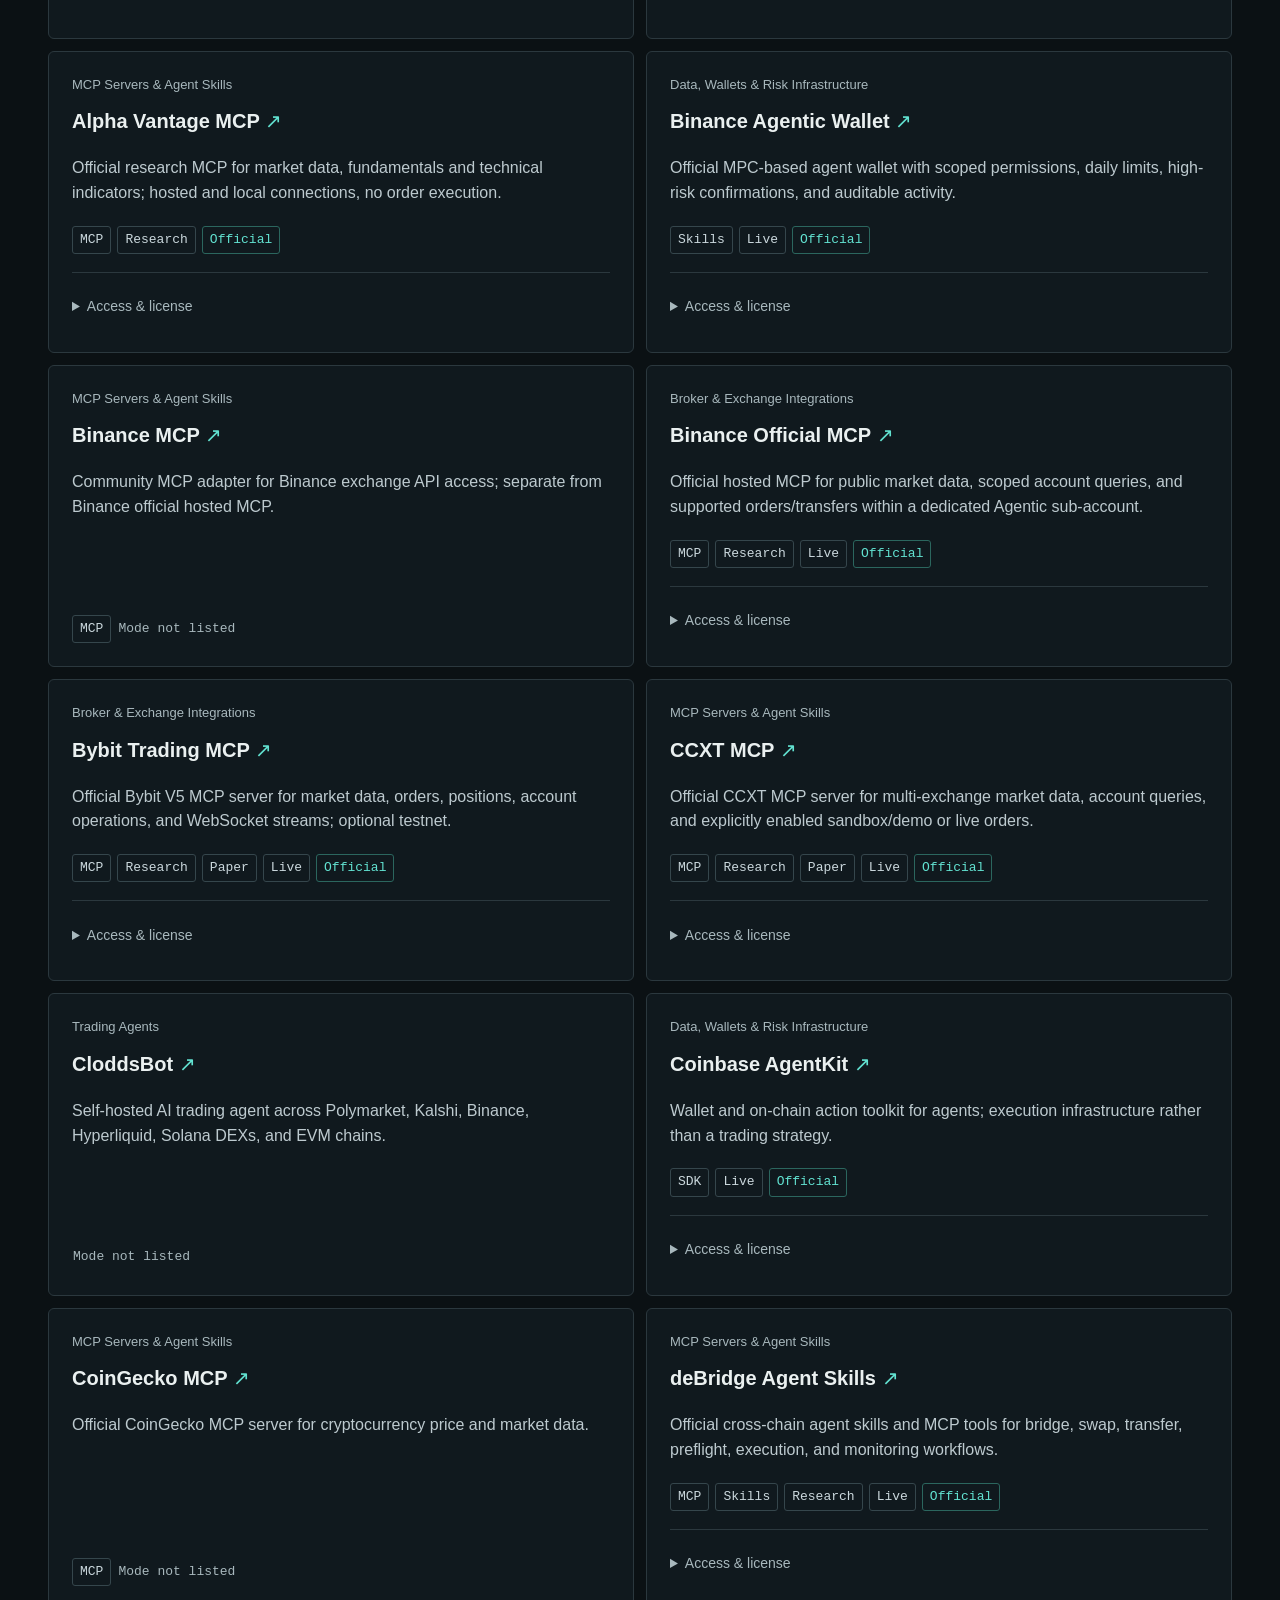
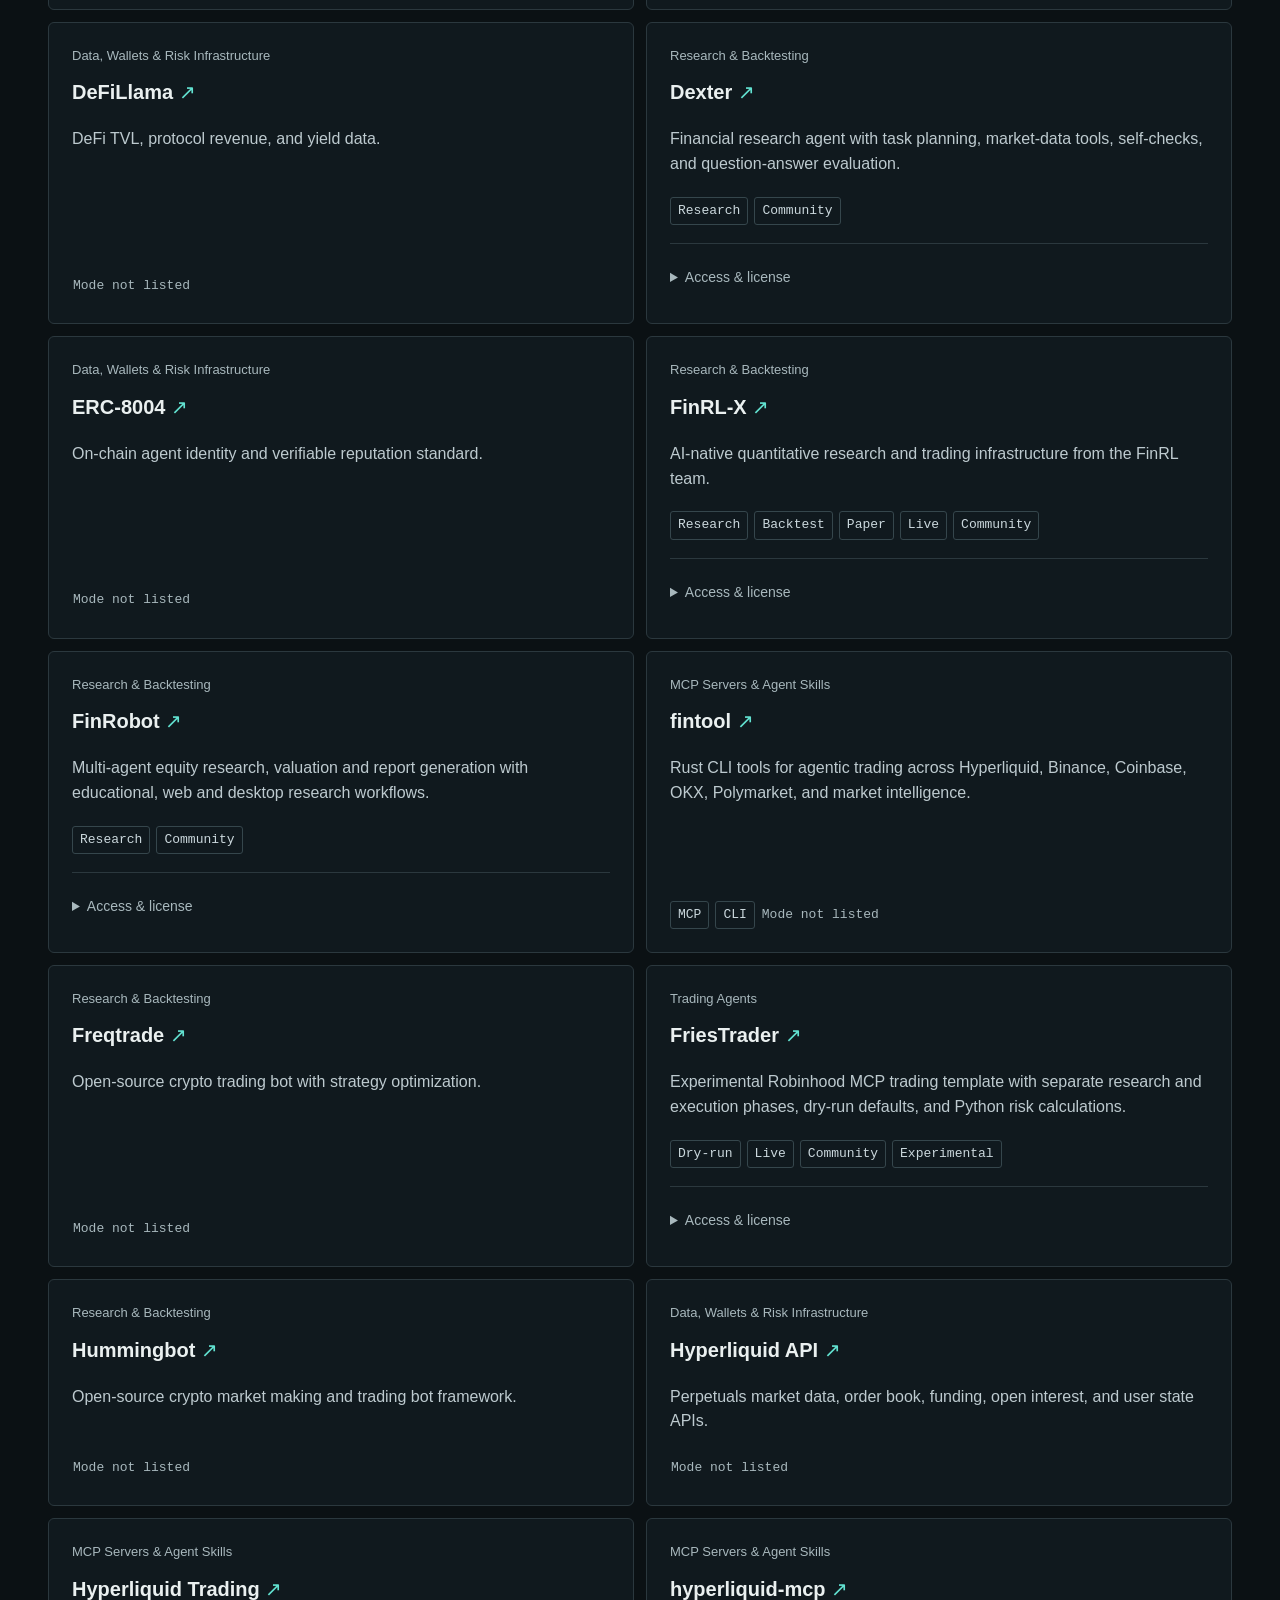
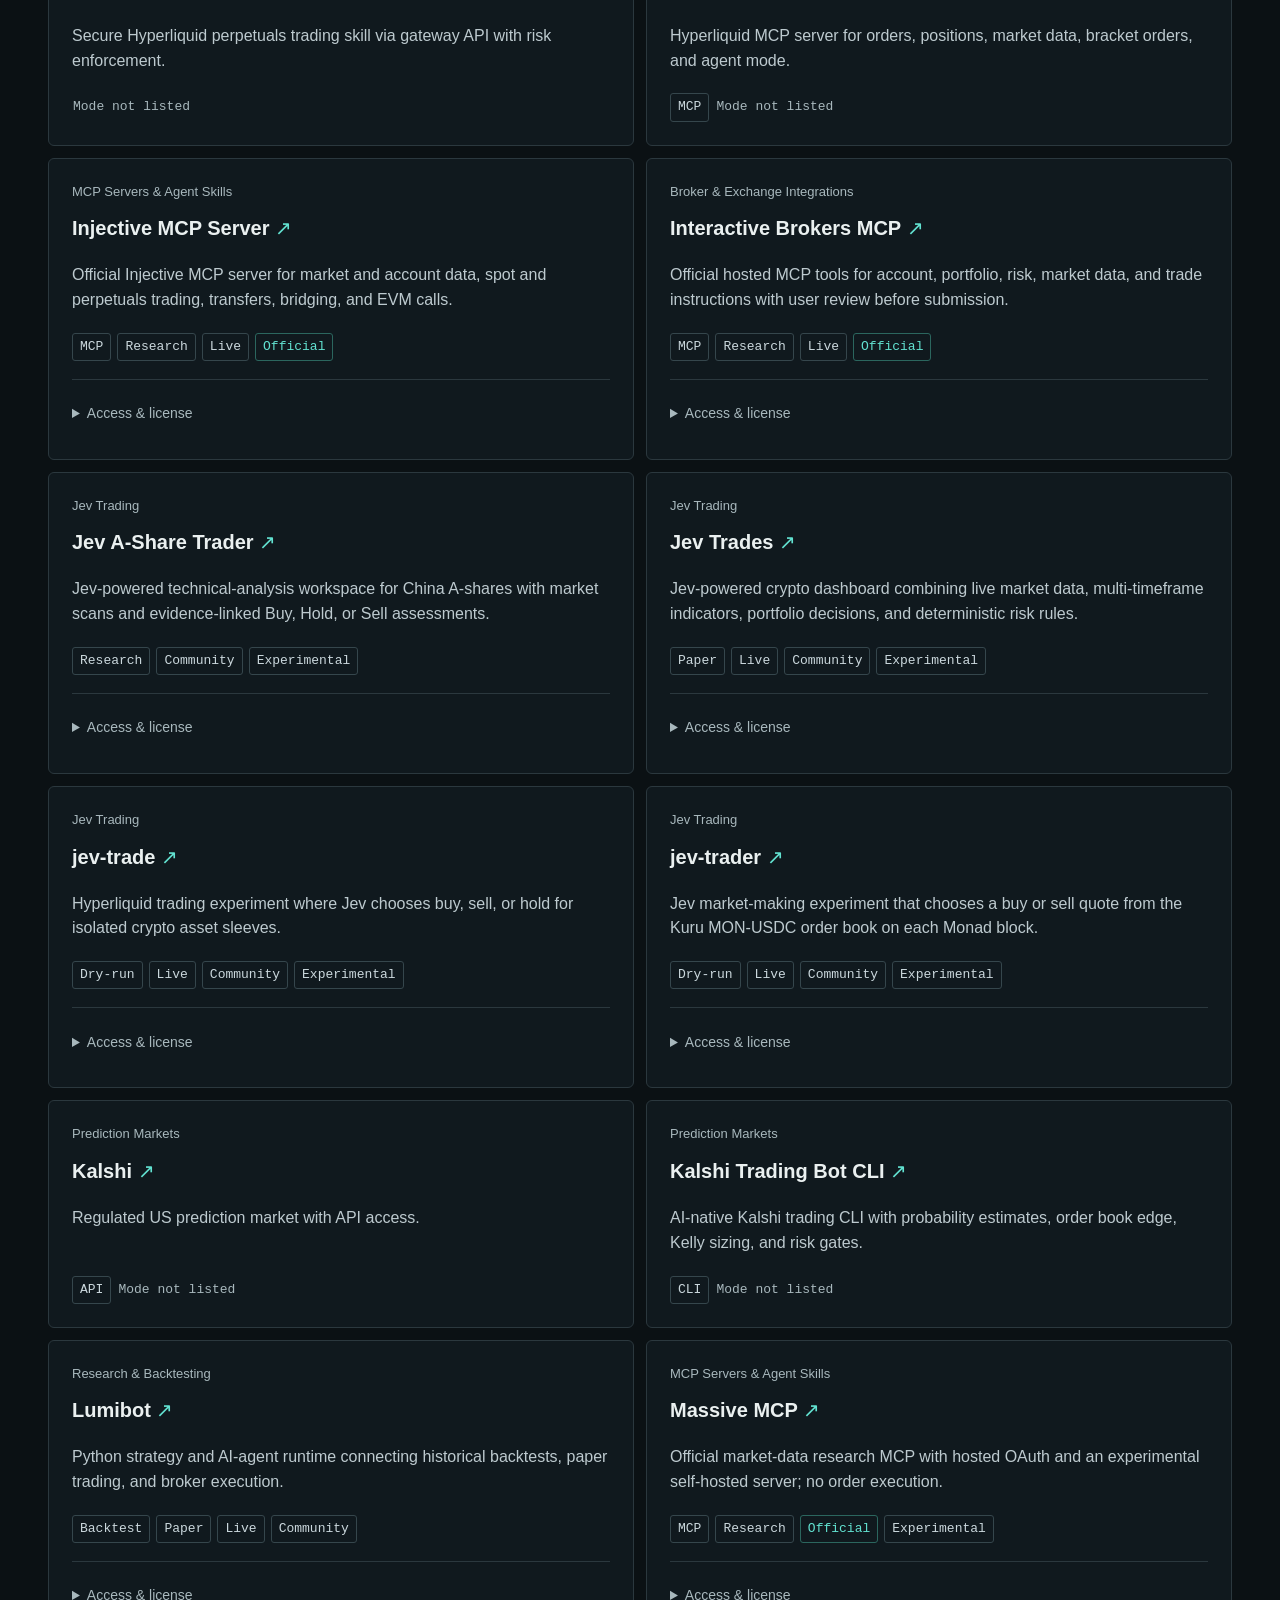
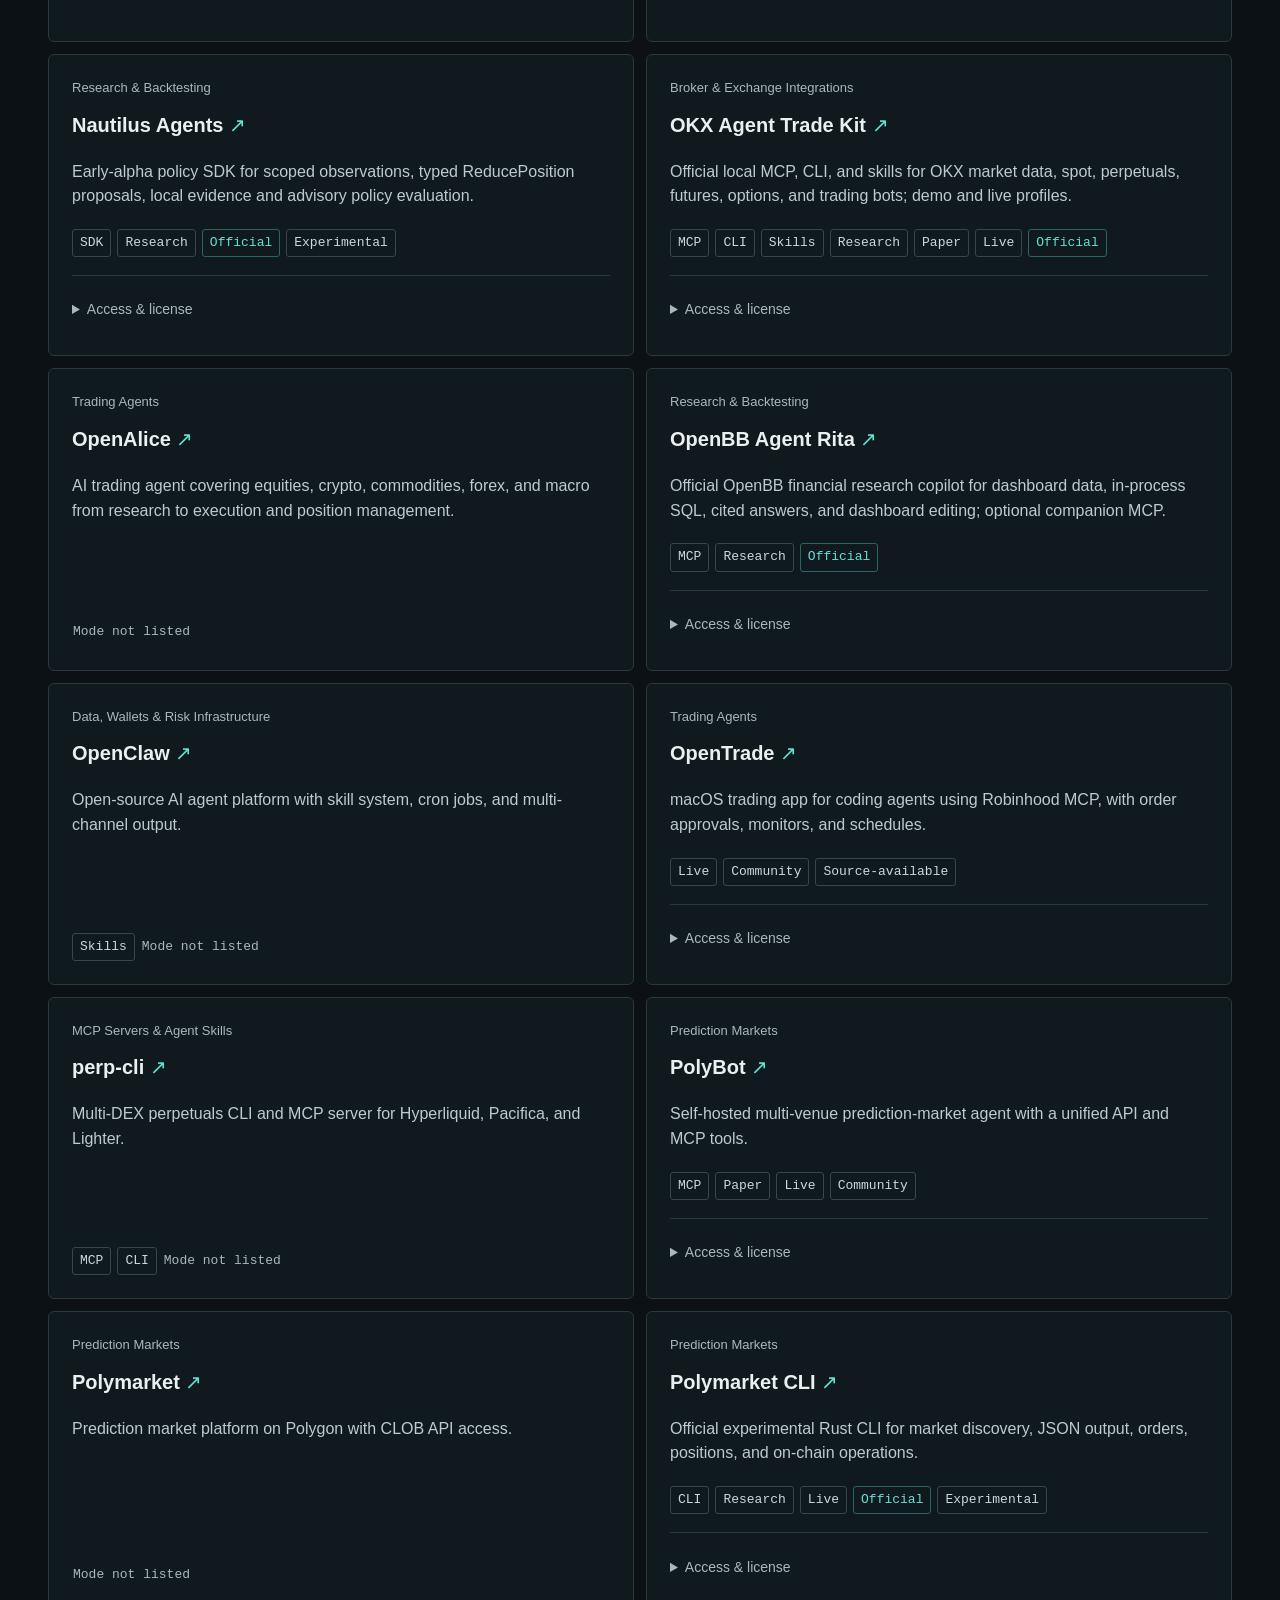
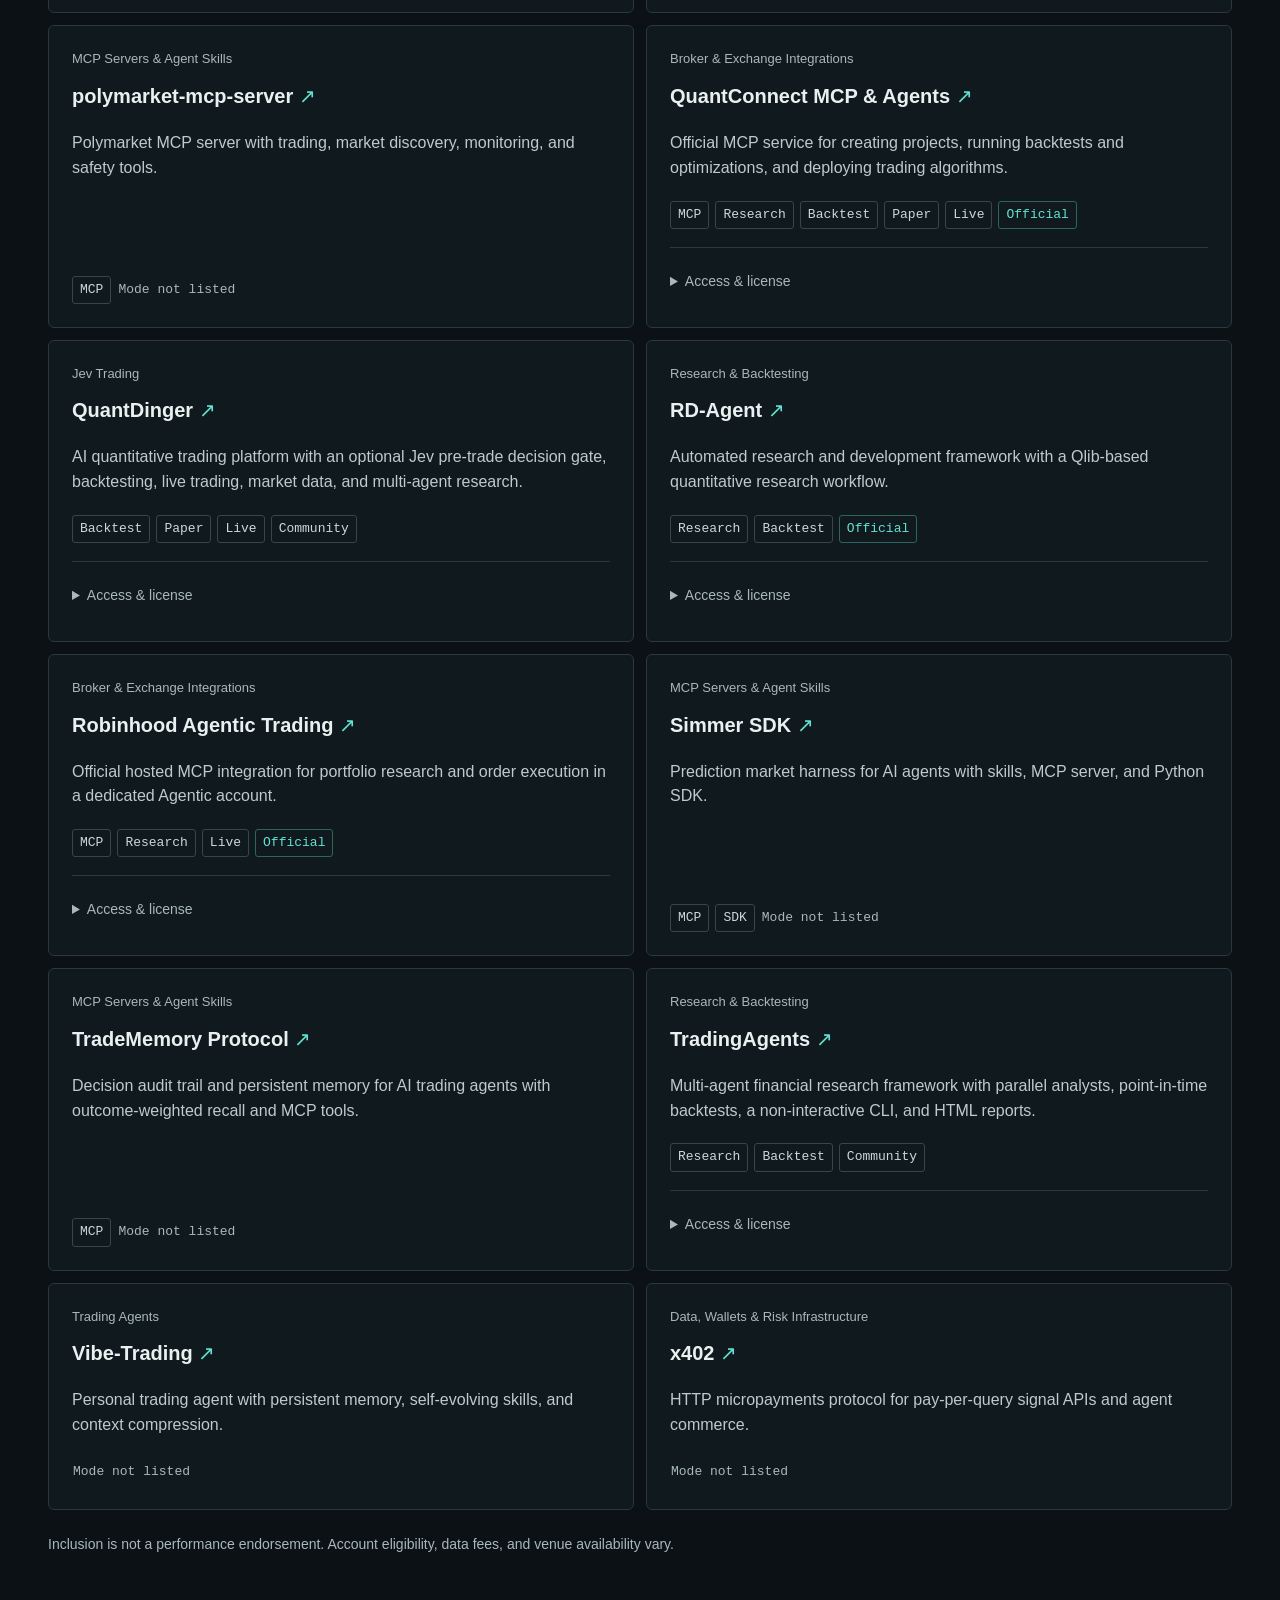
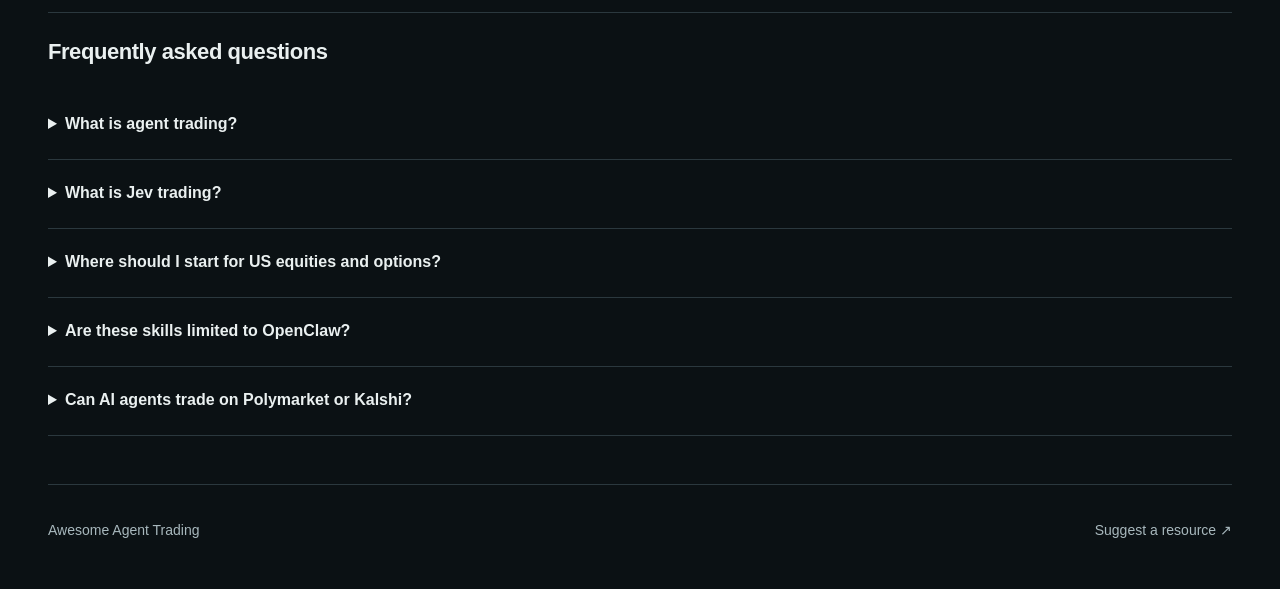
==== commit ac5397c0: "Add reviewed market-data MCPs and research tools" ====
--- a/docs/index.html
+++ b/docs/index.html
@@ -170,21 +170,21 @@
           </select></div>
           <div id="categories" class="categories" role="group" aria-label="Filter by category">
 <!-- CATEGORIES:START -->
-<button type="button" class="category active" data-category="" aria-pressed="true">All tools <span>49</span></button>
+<button type="button" class="category active" data-category="" aria-pressed="true">All tools <span>58</span></button>
 <button type="button" class="category" data-category="Trading Agents" aria-pressed="false">Trading Agents <span>6</span></button>
 <button type="button" class="category" data-category="Jev Trading" aria-pressed="false">Jev Trading <span>6</span></button>
-<button type="button" class="category" data-category="Broker &amp; Exchange Integrations" aria-pressed="false">Broker &amp; Exchange Integrations <span>4</span></button>
-<button type="button" class="category" data-category="MCP Servers &amp; Agent Skills" aria-pressed="false">MCP Servers &amp; Agent Skills <span>12</span></button>
+<button type="button" class="category" data-category="Broker &amp; Exchange Integrations" aria-pressed="false">Broker &amp; Exchange Integrations <span>8</span></button>
+<button type="button" class="category" data-category="MCP Servers &amp; Agent Skills" aria-pressed="false">MCP Servers &amp; Agent Skills <span>15</span></button>
 <button type="button" class="category" data-category="Prediction Markets" aria-pressed="false">Prediction Markets <span>5</span></button>
-<button type="button" class="category" data-category="Research &amp; Backtesting" aria-pressed="false">Research &amp; Backtesting <span>8</span></button>
-<button type="button" class="category" data-category="Data, Wallets &amp; Risk Infrastructure" aria-pressed="false">Data, Wallets &amp; Risk Infrastructure <span>8</span></button>
+<button type="button" class="category" data-category="Research &amp; Backtesting" aria-pressed="false">Research &amp; Backtesting <span>11</span></button>
+<button type="button" class="category" data-category="Data, Wallets &amp; Risk Infrastructure" aria-pressed="false">Data, Wallets &amp; Risk Infrastructure <span>7</span></button>
 <!-- CATEGORIES:END -->
           </div>
         </form>
         <noscript><p>All tools are listed below. Enable JavaScript to search and filter.</p></noscript>
         <div class="results-heading"><p id="result-count" role="status" aria-live="polite" aria-atomic="true">
 <!-- COUNT:START -->
-49 tools
+58 tools
 <!-- COUNT:END -->
         </p><button id="reset" type="button" hidden>Clear filters</button></div>
         <p class="directory-note">A curated selection from the full list. Modes reflect documented capabilities; “not listed” means they have not been recorded here.</p>
@@ -211,6 +211,13 @@
   <div class="tags" aria-label="Project attributes"><span class="tag tag--muted">Mode not listed</span></div>
 
 </article>
+<article class="project" data-category="Broker &amp; Exchange Integrations" data-markets="[&quot;Equities&quot;, &quot;Options&quot;, &quot;Crypto &amp; DeFi&quot;]" data-modes="[&quot;research&quot;, &quot;paper&quot;, &quot;dry-run&quot;, &quot;live&quot;]" data-search="Alpaca CLI Official agent-oriented CLI for Alpaca trading, account management, and market data; JSON output and paper trading by default. Broker &amp; Exchange Integrations stocks crypto options cli alpaca experimental Go">
+  <p class="project-category">Broker &amp; Exchange Integrations</p>
+  <h3><a href="https://github.com/alpacahq/cli">Alpaca CLI<span aria-hidden="true"> ↗</span></a></h3>
+  <p class="project-description">Official agent-oriented CLI for Alpaca trading, account management, and market data; JSON output and paper trading by default.</p>
+  <div class="tags" aria-label="Project attributes"><span class="tag">CLI</span><span class="tag">Research</span><span class="tag">Paper</span><span class="tag">Dry-run</span><span class="tag">Live</span><span class="tag tag--accent">Official</span><span class="tag">Experimental</span></div>
+<details class="project-details"><summary>Access &amp; license</summary><p>Alpha Preview: commands and output may change. Requires Alpaca account/authentication and relevant data entitlements. OAuth is paper-only; live execution requires API keys and explicit opt-in. Order dry-run previews do not submit orders or simulate fills. Commands execute without interactive confirmation. Documentation review only.</p><p><a href="https://github.com/alpacahq/cli/blob/main/LICENSE">Apache-2.0 license source</a> · Reviewed 2026-10-11</p></details>
+</article>
 <article class="project" data-category="Broker &amp; Exchange Integrations" data-markets="[&quot;Equities&quot;, &quot;Options&quot;, &quot;Crypto &amp; DeFi&quot;]" data-modes="[&quot;paper&quot;, &quot;live&quot;]" data-search="Alpaca MCP Server Official MCP server for stock, ETF, crypto, and options tools; paper trading by default with an explicit live setting. Broker &amp; Exchange Integrations us-equities options crypto mcp broker official Python">
   <p class="project-category">Broker &amp; Exchange Integrations</p>
   <h3><a href="https://github.com/alpacahq/alpaca-mcp-server">Alpaca MCP Server<span aria-hidden="true"> ↗</span></a></h3>
@@ -224,6 +231,13 @@
   <p class="project-description">Official agent skills for backtesting, paper trading, and Broker API order, reconciliation, and account workflows.</p>
   <div class="tags" aria-label="Project attributes"><span class="tag">Skills</span><span class="tag">Backtest</span><span class="tag">Paper</span><span class="tag">Live</span><span class="tag tag--accent">Official</span></div>
 <details class="project-details"><summary>Access &amp; license</summary><p>Individual skills have different credential and account requirements; not limited to OpenClaw.</p><p><a href="https://github.com/alpacahq/alpaca-skills/blob/main/LICENSE">Apache-2.0 license source</a> · Reviewed 2026-09-12</p></details>
+</article>
+<article class="project" data-category="MCP Servers &amp; Agent Skills" data-markets="[&quot;Equities&quot;, &quot;Options&quot;, &quot;Crypto &amp; DeFi&quot;, &quot;Futures &amp; FX&quot;]" data-modes="[&quot;research&quot;]" data-search="Alpha Vantage MCP Official research MCP for market data, fundamentals and technical indicators; hosted and local connections, no order execution. MCP Servers &amp; Agent Skills stocks options crypto forex commodities mcp market-data hosted Python">
+  <p class="project-category">MCP Servers &amp; Agent Skills</p>
+  <h3><a href="https://github.com/alphavantage/alpha_vantage_mcp">Alpha Vantage MCP<span aria-hidden="true"> ↗</span></a></h3>
+  <p class="project-description">Official research MCP for market data, fundamentals and technical indicators; hosted and local connections, no order execution.</p>
+  <div class="tags" aria-label="Project attributes"><span class="tag">MCP</span><span class="tag">Research</span><span class="tag tag--accent">Official</span></div>
+<details class="project-details"><summary>Access &amp; license</summary><p>Requires an Alpha Vantage API key, including through hosted OAuth authorization. Free access is limited; premium endpoints and real-time/delayed data may require paid access and separate entitlements. MIT covers server code; data usage follows provider terms.</p><p><a href="https://github.com/alphavantage/alpha_vantage_mcp/blob/main/LICENSE">MIT license source</a> · Reviewed 2026-10-23</p></details>
 </article>
 <article class="project" data-category="Data, Wallets &amp; Risk Infrastructure" data-markets="[&quot;Crypto &amp; DeFi&quot;, &quot;Prediction markets&quot;]" data-modes="[&quot;live&quot;]" data-search="Binance Agentic Wallet Official MPC-based agent wallet with scoped permissions, daily limits, high-risk confirmations, and auditable activity. Data, Wallets &amp; Risk Infrastructure crypto defi prediction-markets wallet mpc skills risk-controls official ">
   <p class="project-category">Data, Wallets &amp; Risk Infrastructure</p>
@@ -232,12 +246,33 @@
   <div class="tags" aria-label="Project attributes"><span class="tag">Skills</span><span class="tag">Live</span><span class="tag tag--accent">Official</span></div>
 <details class="project-details"><summary>Access &amp; license</summary><p>Hosted product used through Binance Agent Skills. Supported actions, assets, chains, and availability depend on the account and product terms.</p><p>Hosted service · Reviewed 2026-09-27</p></details>
 </article>
-<article class="project" data-category="MCP Servers &amp; Agent Skills" data-markets="[&quot;Crypto &amp; DeFi&quot;]" data-modes="[]" data-search="Binance MCP Unofficial Binance MCP server for trading AI agents. MCP Servers &amp; Agent Skills crypto cex mcp binance trading-api ">
+<article class="project" data-category="MCP Servers &amp; Agent Skills" data-markets="[&quot;Crypto &amp; DeFi&quot;]" data-modes="[]" data-search="Binance MCP Community MCP adapter for Binance exchange API access; separate from Binance official hosted MCP. MCP Servers &amp; Agent Skills crypto cex mcp binance trading-api ">
   <p class="project-category">MCP Servers &amp; Agent Skills</p>
   <h3><a href="https://github.com/nicepkg/binance-mcp">Binance MCP<span aria-hidden="true"> ↗</span></a></h3>
-  <p class="project-description">Unofficial Binance MCP server for trading AI agents.</p>
+  <p class="project-description">Community MCP adapter for Binance exchange API access; separate from Binance official hosted MCP.</p>
   <div class="tags" aria-label="Project attributes"><span class="tag">MCP</span><span class="tag tag--muted">Mode not listed</span></div>
 
+</article>
+<article class="project" data-category="Broker &amp; Exchange Integrations" data-markets="[&quot;Crypto &amp; DeFi&quot;, &quot;Futures &amp; FX&quot;]" data-modes="[&quot;research&quot;, &quot;live&quot;]" data-search="Binance Official MCP Official hosted MCP for public market data, scoped account queries, and supported orders/transfers within a dedicated Agentic sub-account. Broker &amp; Exchange Integrations crypto cex futures mcp binance hosted ">
+  <p class="project-category">Broker &amp; Exchange Integrations</p>
+  <h3><a href="https://developers.binance.com/en/docs/agent-native/mcp-server/agentic">Binance Official MCP<span aria-hidden="true"> ↗</span></a></h3>
+  <p class="project-description">Official hosted MCP for public market data, scoped account queries, and supported orders/transfers within a dedicated Agentic sub-account.</p>
+  <div class="tags" aria-label="Project attributes"><span class="tag">MCP</span><span class="tag">Research</span><span class="tag">Live</span><span class="tag tag--accent">Official</span></div>
+<details class="project-details"><summary>Access &amp; license</summary><p>Hosted service; no code license is implied. Private access requires authorization, an eligible Binance account, and regional/product availability. Users manually fund an isolated Agentic sub-account. The documentation requires confirmation before writes; no external withdrawal scope is provided. Trading fees and venue requirements apply. Documentation review only.</p><p>Hosted service · Reviewed 2026-10-11</p></details>
+</article>
+<article class="project" data-category="Broker &amp; Exchange Integrations" data-markets="[&quot;Crypto &amp; DeFi&quot;]" data-modes="[&quot;research&quot;, &quot;paper&quot;, &quot;live&quot;]" data-search="Bybit Trading MCP Official Bybit V5 MCP server for market data, orders, positions, account operations, and WebSocket streams; optional testnet. Broker &amp; Exchange Integrations crypto cex mcp bybit websocket TypeScript">
+  <p class="project-category">Broker &amp; Exchange Integrations</p>
+  <h3><a href="https://github.com/bybit-exchange/trading-mcp">Bybit Trading MCP<span aria-hidden="true"> ↗</span></a></h3>
+  <p class="project-description">Official Bybit V5 MCP server for market data, orders, positions, account operations, and WebSocket streams; optional testnet.</p>
+  <div class="tags" aria-label="Project attributes"><span class="tag">MCP</span><span class="tag">Research</span><span class="tag">Paper</span><span class="tag">Live</span><span class="tag tag--accent">Official</span></div>
+<details class="project-details"><summary>Access &amp; license</summary><p>Public market tools need no API key. Private tools require a Bybit account and API credentials with selected permissions. Testnet requires separate credentials and BYBIT_TESTNET=true; it is not the default. Testnet is represented as paper mode here. Documentation review only.</p><p><a href="https://github.com/bybit-exchange/trading-mcp/blob/main/LICENSE">MIT license source</a> · Reviewed 2026-10-11</p></details>
+</article>
+<article class="project" data-category="MCP Servers &amp; Agent Skills" data-markets="[&quot;Crypto &amp; DeFi&quot;, &quot;Prediction markets&quot;]" data-modes="[&quot;research&quot;, &quot;paper&quot;, &quot;live&quot;]" data-search="CCXT MCP Official CCXT MCP server for multi-exchange market data, account queries, and explicitly enabled sandbox/demo or live orders. MCP Servers &amp; Agent Skills crypto cex prediction-markets mcp ccxt multi-exchange TypeScript">
+  <p class="project-category">MCP Servers &amp; Agent Skills</p>
+  <h3><a href="https://github.com/ccxt/ccxt/tree/master/mcp">CCXT MCP<span aria-hidden="true"> ↗</span></a></h3>
+  <p class="project-description">Official CCXT MCP server for multi-exchange market data, account queries, and explicitly enabled sandbox/demo or live orders.</p>
+  <div class="tags" aria-label="Project attributes"><span class="tag">MCP</span><span class="tag">Research</span><span class="tag">Paper</span><span class="tag">Live</span><span class="tag tag--accent">Official</span></div>
+<details class="project-details"><summary>Access &amp; license</summary><p>Public market data needs no credentials. Account access requires venue credentials; trading, fund transfers, and raw writes are separate opt-in tiers. Live orders require trading: live and an explicit maxOrderValue choice. Sandbox/demo support varies by venue. Documentation review only.</p><p><a href="https://github.com/ccxt/ccxt/blob/master/LICENSE.txt">MIT license source</a> · Reviewed 2026-10-11</p></details>
 </article>
 <article class="project" data-category="Trading Agents" data-markets="[&quot;Crypto &amp; DeFi&quot;, &quot;Prediction markets&quot;]" data-modes="[]" data-search="CloddsBot Self-hosted AI trading agent across Polymarket, Kalshi, Binance, Hyperliquid, Solana DEXs, and EVM chains. Trading Agents prediction-markets crypto defi cex self-hosted polymarket kalshi hyperliquid binance TypeScript">
   <p class="project-category">Trading Agents</p>
@@ -295,6 +330,13 @@
   <div class="tags" aria-label="Project attributes"><span class="tag">Research</span><span class="tag">Backtest</span><span class="tag">Paper</span><span class="tag">Live</span><span class="tag">Community</span></div>
 <details class="project-details"><summary>Access &amp; license</summary><p>The FinRL team recommends this newer project to new users; execution and data-provider requirements vary by workflow.</p><p><a href="https://github.com/AI4Finance-Foundation/FinRL-Trading/blob/main/LICENSE">Apache-2.0 license source</a> · Reviewed 2026-09-27</p></details>
 </article>
+<article class="project" data-category="Research &amp; Backtesting" data-markets="[&quot;Equities&quot;]" data-modes="[&quot;research&quot;]" data-search="FinRobot Multi-agent equity research, valuation and report generation with educational, web and desktop research workflows. Research &amp; Backtesting stocks multi-agent equity-research valuation llm Python">
+  <p class="project-category">Research &amp; Backtesting</p>
+  <h3><a href="https://github.com/AI4Finance-Foundation/FinRobot">FinRobot<span aria-hidden="true"> ↗</span></a></h3>
+  <p class="project-description">Multi-agent equity research, valuation and report generation with educational, web and desktop research workflows.</p>
+  <div class="tags" aria-label="Project attributes"><span class="tag">Research</span><span class="tag">Community</span></div>
+<details class="project-details"><summary>Access &amp; license</summary><p>The pip package installs educational V0; V1 is a self-hosted web application and V2 a desktop research application. V3 is in development. Model and data-provider credentials and fees vary. This listing describes research, not broker execution or independently verified performance.</p><p><a href="https://github.com/AI4Finance-Foundation/FinRobot/blob/master/LICENSE">Apache-2.0 license source</a> · Reviewed 2026-10-23</p></details>
+</article>
 <article class="project" data-category="MCP Servers &amp; Agent Skills" data-markets="[&quot;Equities&quot;, &quot;Crypto &amp; DeFi&quot;, &quot;Prediction markets&quot;, &quot;Futures &amp; FX&quot;]" data-modes="[]" data-search="fintool Rust CLI tools for agentic trading across Hyperliquid, Binance, Coinbase, OKX, Polymarket, and market intelligence. MCP Servers &amp; Agent Skills crypto stocks commodities prediction-markets cli mcp market-intelligence agentic-trading Rust">
   <p class="project-category">MCP Servers &amp; Agent Skills</p>
   <h3><a href="https://github.com/second-state/fintool">fintool<span aria-hidden="true"> ↗</span></a></h3>
@@ -407,12 +449,40 @@
   <div class="tags" aria-label="Project attributes"><span class="tag">Backtest</span><span class="tag">Paper</span><span class="tag">Live</span><span class="tag">Community</span></div>
 <details class="project-details"><summary>Access &amp; license</summary><p>Supported assets, data access, and execution modes depend on the broker and data provider.</p><p><a href="https://github.com/Lumiwealth/lumibot/blob/master/LICENSE">GPL-3.0 license source</a> · Reviewed 2026-09-12</p></details>
 </article>
+<article class="project" data-category="MCP Servers &amp; Agent Skills" data-markets="[&quot;Equities&quot;, &quot;Options&quot;]" data-modes="[&quot;research&quot;]" data-search="Massive MCP Official market-data research MCP with hosted OAuth and an experimental self-hosted server; no order execution. MCP Servers &amp; Agent Skills stocks options mcp market-data hosted experimental Python">
+  <p class="project-category">MCP Servers &amp; Agent Skills</p>
+  <h3><a href="https://massive.com/docs/ai-tools/quickstart">Massive MCP<span aria-hidden="true"> ↗</span></a></h3>
+  <p class="project-description">Official market-data research MCP with hosted OAuth and an experimental self-hosted server; no order execution.</p>
+  <div class="tags" aria-label="Project attributes"><span class="tag">MCP</span><span class="tag">Research</span><span class="tag tag--accent">Official</span><span class="tag">Experimental</span></div>
+<details class="project-details"><summary>Access &amp; license</summary><p>Hosted access requires a Massive account and follows asset-class subscription entitlements. Self-hosting requires an API key; its MIT code license does not grant rights to market data. The upstream self-hosted server is experimental.</p><p><a href="https://github.com/massive-com/mcp_massive/blob/master/LICENSE">MIT license source</a> · Reviewed 2026-10-23</p></details>
+</article>
+<article class="project" data-category="Research &amp; Backtesting" data-markets="[&quot;Equities&quot;, &quot;Options&quot;, &quot;Crypto &amp; DeFi&quot;, &quot;Futures &amp; FX&quot;]" data-modes="[&quot;research&quot;]" data-search="Nautilus Agents Early-alpha policy SDK for scoped observations, typed ReducePosition proposals, local evidence and advisory policy evaluation. Research &amp; Backtesting stocks crypto futures forex options sdk experimental risk-controls policy-evaluation Rust">
+  <p class="project-category">Research &amp; Backtesting</p>
+  <h3><a href="https://github.com/nautechsystems/nautilus_agents">Nautilus Agents<span aria-hidden="true"> ↗</span></a></h3>
+  <p class="project-description">Early-alpha policy SDK for scoped observations, typed ReducePosition proposals, local evidence and advisory policy evaluation.</p>
+  <div class="tags" aria-label="Project attributes"><span class="tag">SDK</span><span class="tag">Research</span><span class="tag tag--accent">Official</span><span class="tag">Experimental</span></div>
+<details class="project-details"><summary>Access &amp; license</summary><p>The agent process has no engine or venue authority. Currently only ReducePosition proposals are supported. No transport is bundled; local checks are advisory and do not authorize live execution. Market coverage depends on the surrounding NautilusTrader integration, not this SDK alone.</p><p><a href="https://github.com/nautechsystems/nautilus_agents/blob/master/LICENSE">LGPL-3.0-only license source</a> · Reviewed 2026-10-23</p></details>
+</article>
+<article class="project" data-category="Broker &amp; Exchange Integrations" data-markets="[&quot;Options&quot;, &quot;Crypto &amp; DeFi&quot;, &quot;Futures &amp; FX&quot;]" data-modes="[&quot;research&quot;, &quot;paper&quot;, &quot;live&quot;]" data-search="OKX Agent Trade Kit Official local MCP, CLI, and skills for OKX market data, spot, perpetuals, futures, options, and trading bots; demo and live profiles. Broker &amp; Exchange Integrations crypto cex options futures mcp cli skills okx TypeScript">
+  <p class="project-category">Broker &amp; Exchange Integrations</p>
+  <h3><a href="https://github.com/okx/agent-trade-kit">OKX Agent Trade Kit<span aria-hidden="true"> ↗</span></a></h3>
+  <p class="project-description">Official local MCP, CLI, and skills for OKX market data, spot, perpetuals, futures, options, and trading bots; demo and live profiles.</p>
+  <div class="tags" aria-label="Project attributes"><span class="tag">MCP</span><span class="tag">CLI</span><span class="tag">Skills</span><span class="tag">Research</span><span class="tag">Paper</span><span class="tag">Live</span><span class="tag tag--accent">Official</span></div>
+<details class="project-details"><summary>Access &amp; license</summary><p>Public market tools need no credentials. Private tools require OKX API key, secret, and passphrase with appropriate permissions and venue eligibility. Read-only and module filters are available. Demo support varies by module; grid bots are not supported in demo. Documentation review only.</p><p><a href="https://github.com/okx/agent-trade-kit/blob/github-main/LICENSE">MIT license source</a> · Reviewed 2026-10-11</p></details>
+</article>
 <article class="project" data-category="Trading Agents" data-markets="[&quot;Equities&quot;, &quot;Crypto &amp; DeFi&quot;, &quot;Futures &amp; FX&quot;, &quot;Other&quot;]" data-modes="[]" data-search="OpenAlice AI trading agent covering equities, crypto, commodities, forex, and macro from research to execution and position management. Trading Agents stocks crypto commodities forex macro ai-trading-agent research execution position-management TypeScript">
   <p class="project-category">Trading Agents</p>
   <h3><a href="https://github.com/TraderAlice/OpenAlice">OpenAlice<span aria-hidden="true"> ↗</span></a></h3>
   <p class="project-description">AI trading agent covering equities, crypto, commodities, forex, and macro from research to execution and position management.</p>
   <div class="tags" aria-label="Project attributes"><span class="tag tag--muted">Mode not listed</span></div>
 
+</article>
+<article class="project" data-category="Research &amp; Backtesting" data-markets="[&quot;Equities&quot;, &quot;Crypto &amp; DeFi&quot;, &quot;Other&quot;]" data-modes="[&quot;research&quot;]" data-search="OpenBB Agent Rita Official OpenBB financial research copilot for dashboard data, in-process SQL, cited answers, and dashboard editing; optional companion MCP. Research &amp; Backtesting stocks crypto macro tradfi ai-agent research openbb mcp TypeScript">
+  <p class="project-category">Research &amp; Backtesting</p>
+  <h3><a href="https://github.com/OpenBB-finance/agent-rita">OpenBB Agent Rita<span aria-hidden="true"> ↗</span></a></h3>
+  <p class="project-description">Official OpenBB financial research copilot for dashboard data, in-process SQL, cited answers, and dashboard editing; optional companion MCP.</p>
+  <div class="tags" aria-label="Project attributes"><span class="tag">MCP</span><span class="tag">Research</span><span class="tag tag--accent">Official</span></div>
+<details class="project-details"><summary>Access &amp; license</summary><p>Requires an OpenBB Workspace account and an LLM provider key or local Ollama. Data access depends on connected widgets/providers. Optional companion MCP features have separate service/key requirements. This is a research copilot; broker execution is not documented. Documentation review only.</p><p><a href="https://github.com/OpenBB-finance/agent-rita/blob/main/LICENSE">MIT license source</a> · Reviewed 2026-10-11</p></details>
 </article>
 <article class="project" data-category="Data, Wallets &amp; Risk Infrastructure" data-markets="[&quot;Crypto &amp; DeFi&quot;, &quot;Other&quot;]" data-modes="[]" data-search="OpenClaw Open-source AI agent platform with skill system, cron jobs, and multi-channel output. Data, Wallets &amp; Risk Infrastructure crypto defi tradfi ai-agent agent-framework skills automation Node.js">
   <p class="project-category">Data, Wallets &amp; Risk Infrastructure</p>
@@ -505,12 +575,12 @@
   <div class="tags" aria-label="Project attributes"><span class="tag">MCP</span><span class="tag tag--muted">Mode not listed</span></div>
 
 </article>
-<article class="project" data-category="Research &amp; Backtesting" data-markets="[&quot;Equities&quot;, &quot;Other&quot;]" data-modes="[]" data-search="TradingAgents Multi-agent LLM financial trading framework for stock analysis and portfolio management. Research &amp; Backtesting stocks tradfi multi-agent llm stock-analysis portfolio-management Python">
+<article class="project" data-category="Research &amp; Backtesting" data-markets="[&quot;Equities&quot;, &quot;Other&quot;]" data-modes="[&quot;research&quot;, &quot;backtest&quot;]" data-search="TradingAgents Multi-agent financial research framework with parallel analysts, point-in-time backtests, a non-interactive CLI, and HTML reports. Research &amp; Backtesting stocks tradfi multi-agent llm stock-analysis portfolio-management Python">
   <p class="project-category">Research &amp; Backtesting</p>
   <h3><a href="https://github.com/TauricResearch/TradingAgents">TradingAgents<span aria-hidden="true"> ↗</span></a></h3>
-  <p class="project-description">Multi-agent LLM financial trading framework for stock analysis and portfolio management.</p>
-  <div class="tags" aria-label="Project attributes"><span class="tag tag--muted">Mode not listed</span></div>
-
+  <p class="project-description">Multi-agent financial research framework with parallel analysts, point-in-time backtests, a non-interactive CLI, and HTML reports.</p>
+  <div class="tags" aria-label="Project attributes"><span class="tag">Research</span><span class="tag">Backtest</span><span class="tag">Community</span></div>
+<details class="project-details"><summary>Access &amp; license</summary><p>Reviewed against v0.6.0 documentation. Requires LLM/provider access and applicable market-data credentials; costs vary by provider. Research decisions and backtests do not imply broker execution or independently verified returns.</p><p><a href="https://github.com/TauricResearch/TradingAgents/blob/main/LICENSE">Apache-2.0 license source</a> · Reviewed 2026-10-11</p></details>
 </article>
 <article class="project" data-category="Trading Agents" data-markets="[&quot;Equities&quot;, &quot;Crypto &amp; DeFi&quot;, &quot;Other&quot;]" data-modes="[]" data-search="Vibe-Trading Personal trading agent with persistent memory, self-evolving skills, and context compression. Trading Agents stocks crypto tradfi personal-agent memory self-evolving llm Python">
   <p class="project-category">Trading Agents</p>
@@ -525,13 +595,6 @@
   <p class="project-description">HTTP micropayments protocol for pay-per-query signal APIs and agent commerce.</p>
   <div class="tags" aria-label="Project attributes"><span class="tag tag--muted">Mode not listed</span></div>
 
-</article>
-<article class="project" data-category="Data, Wallets &amp; Risk Infrastructure" data-markets="[&quot;Crypto &amp; DeFi&quot;, &quot;Other&quot;]" data-modes="[&quot;live&quot;]" data-search="x402-ping Live Base USDC exact-x402 smoke/interop ping ($0.05 /premium) with free discovery; tip/unlock buyer path. Data, Wallets &amp; Risk Infrastructure crypto agent-commerce payments micropayments x402 base usdc smoke-test TypeScript">
-  <p class="project-category">Data, Wallets &amp; Risk Infrastructure</p>
-  <h3><a href="https://github.com/filip-study/x402-ping">x402-ping<span aria-hidden="true"> ↗</span></a></h3>
-  <p class="project-description">Live Base USDC exact-x402 smoke/interop ping ($0.05 /premium) with free discovery; tip/unlock buyer path.</p>
-  <div class="tags" aria-label="Project attributes"><span class="tag">Live</span><span class="tag">Community</span></div>
-<details class="project-details"><summary>Access &amp; license</summary><p>Operator-submitted live service (COI). Worker https://x402-ping.palmbeachpete.workers.dev settles 0.05 USDC on Base to 0xbAd41cF0f0d5442f9A53630F8081BFd257DA019b. Useful as a cheap buyer-path fixture, not a trading strategy.</p><p><a href="https://github.com/filip-study/x402-ping/blob/main/LICENSE">MIT license source</a> · Reviewed 2026-09-27</p></details>
 </article>
 <!-- PROJECTS:END -->
         </div>
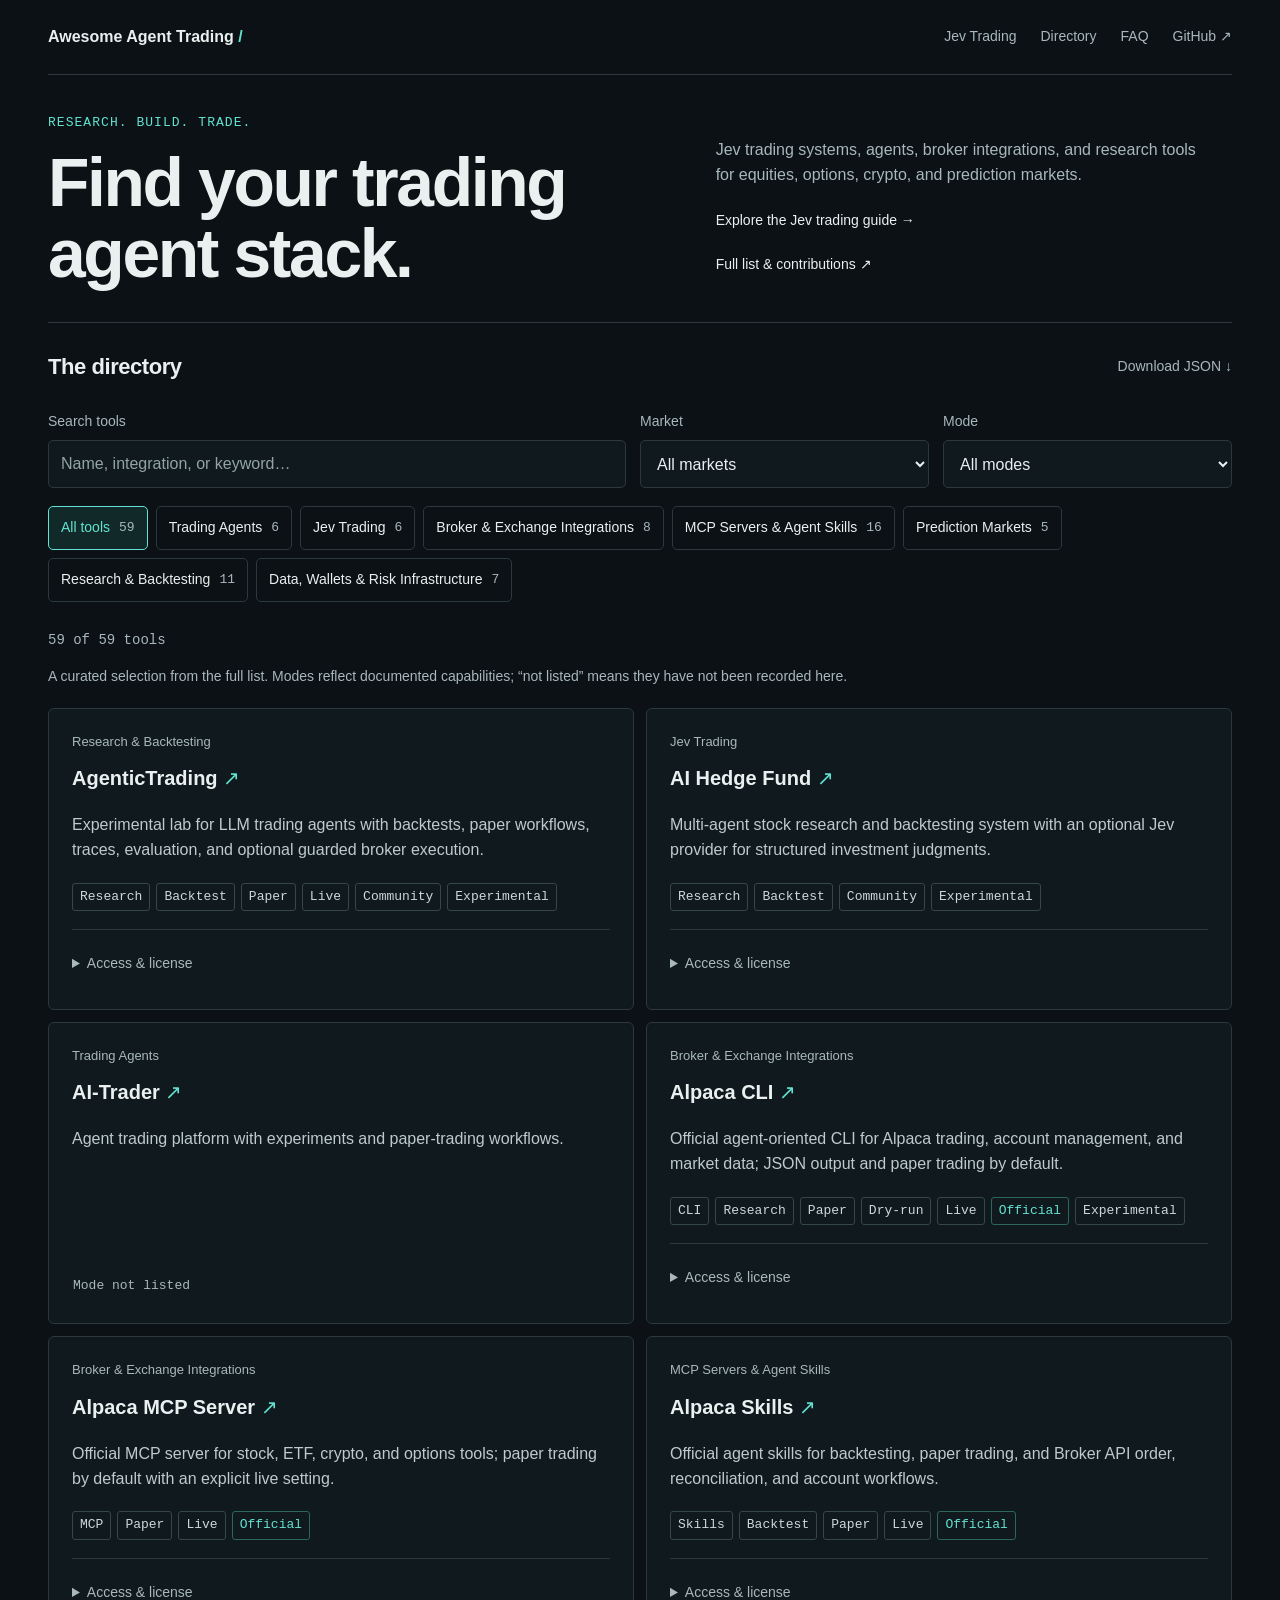
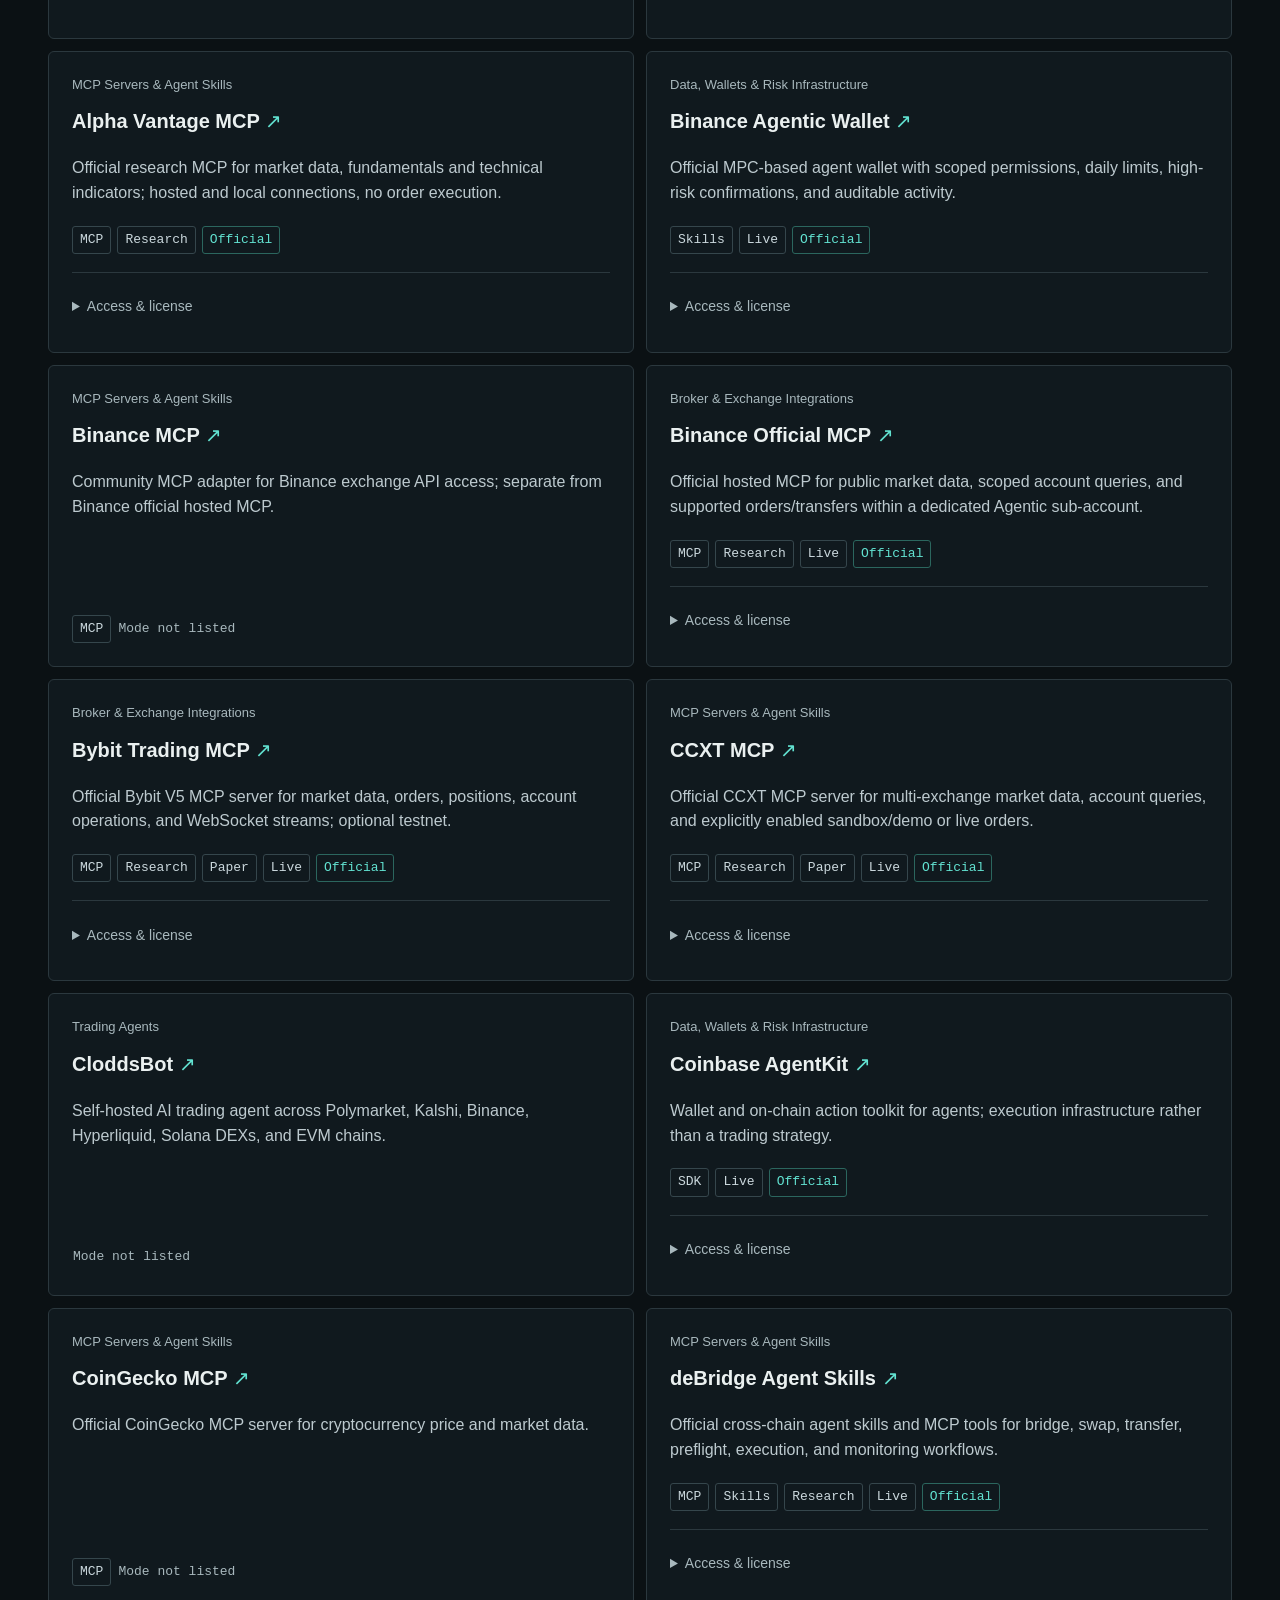
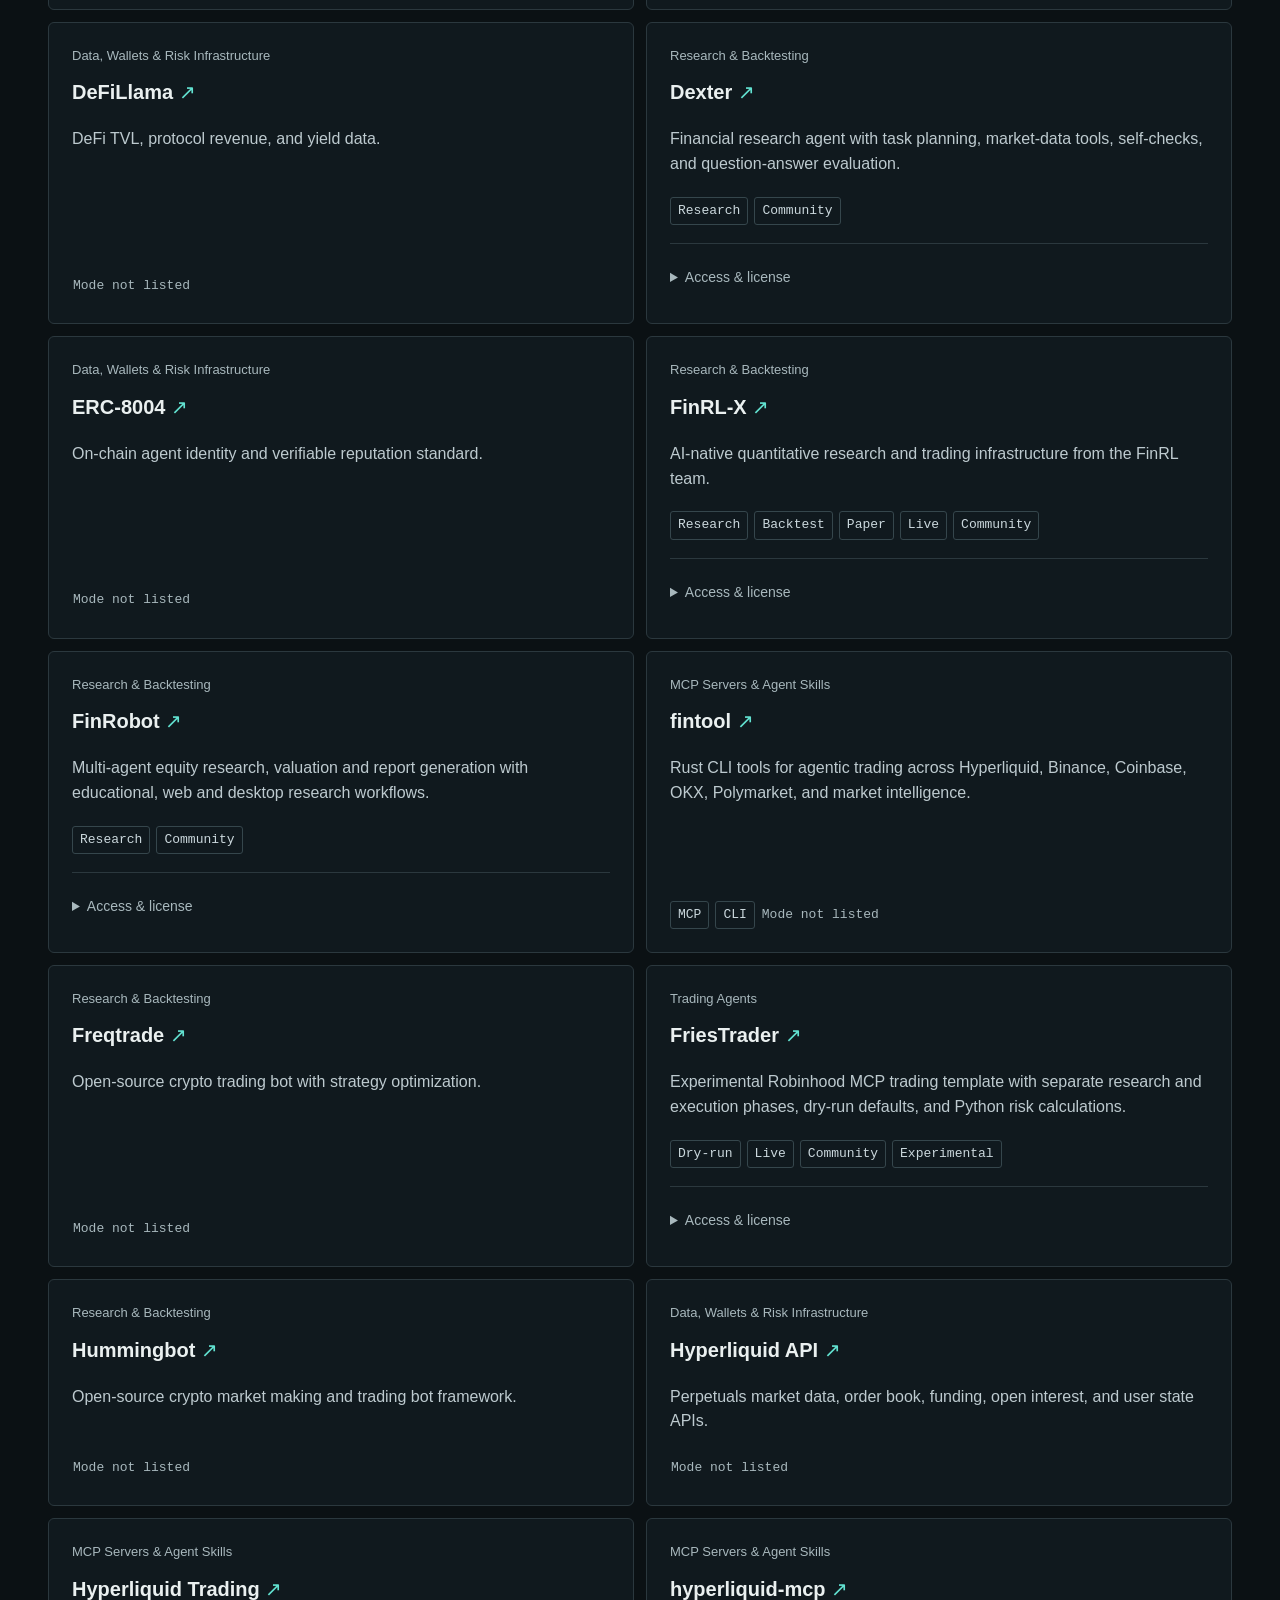
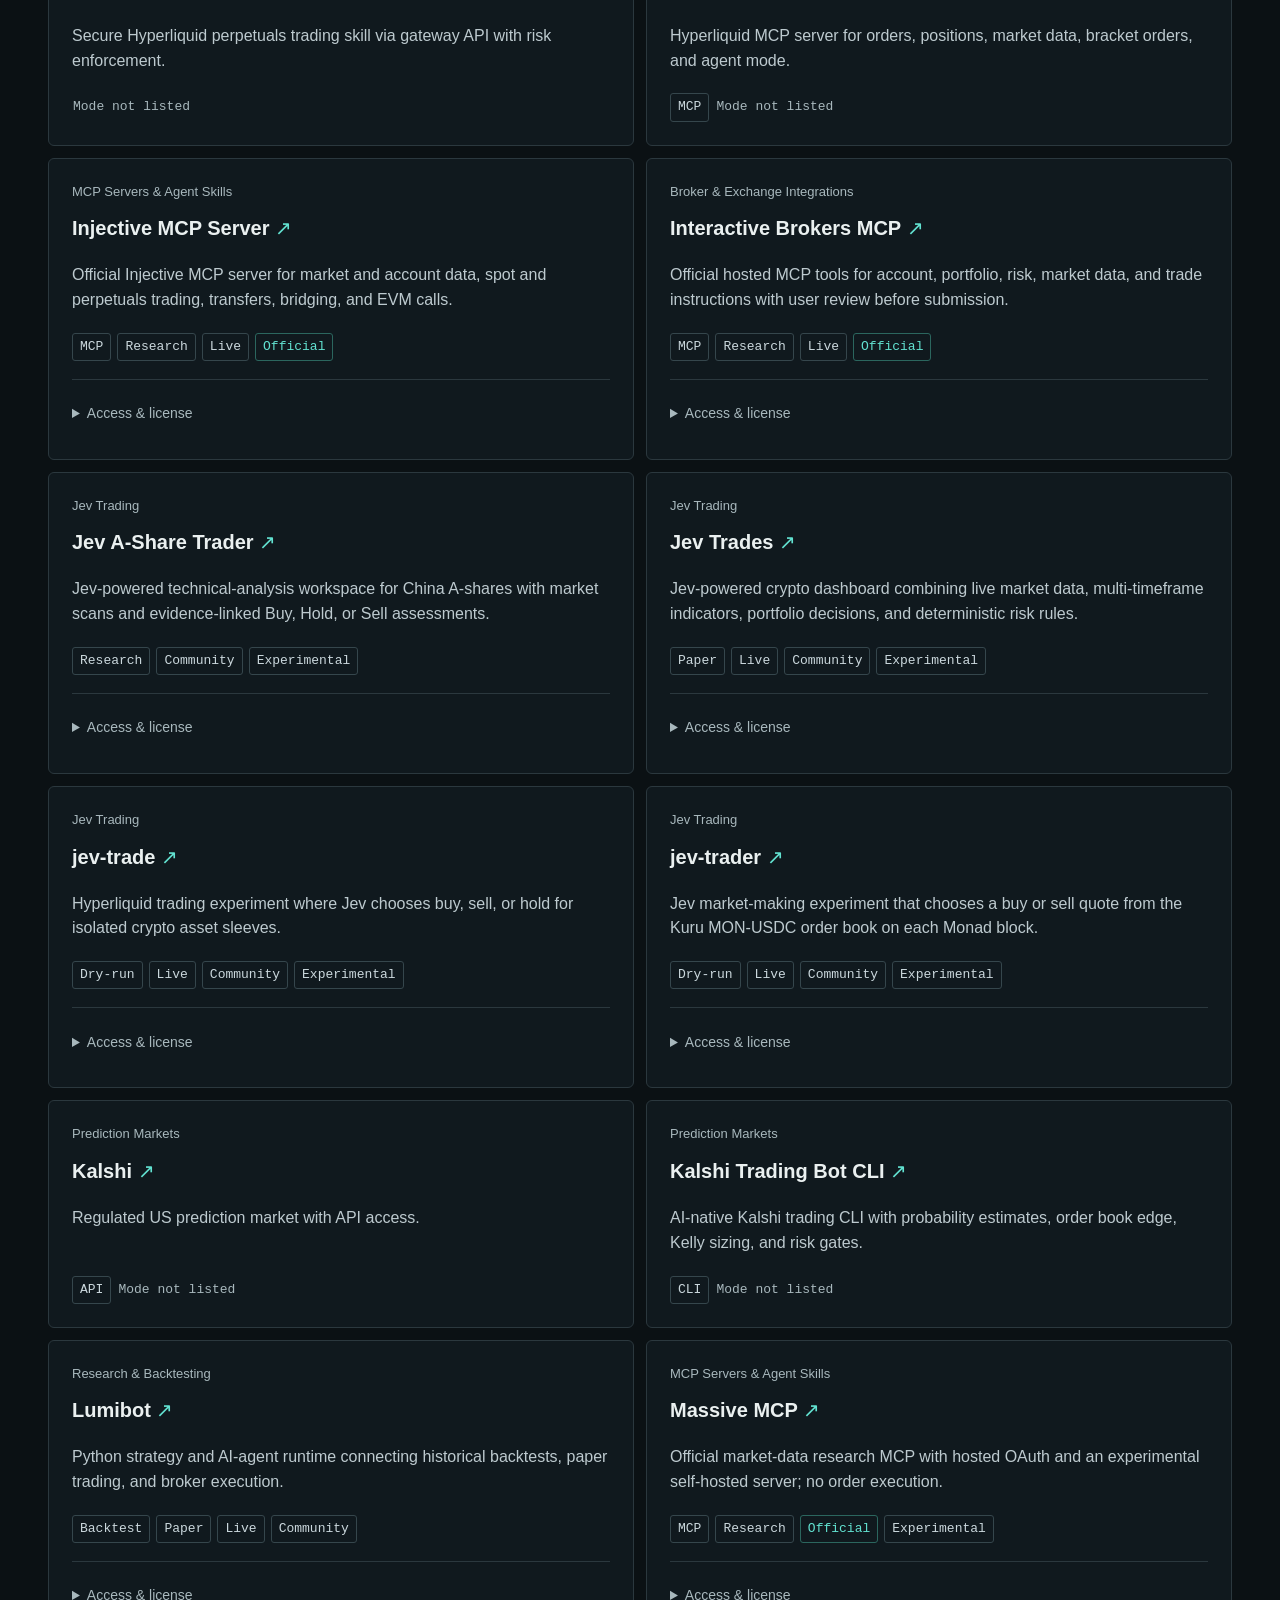
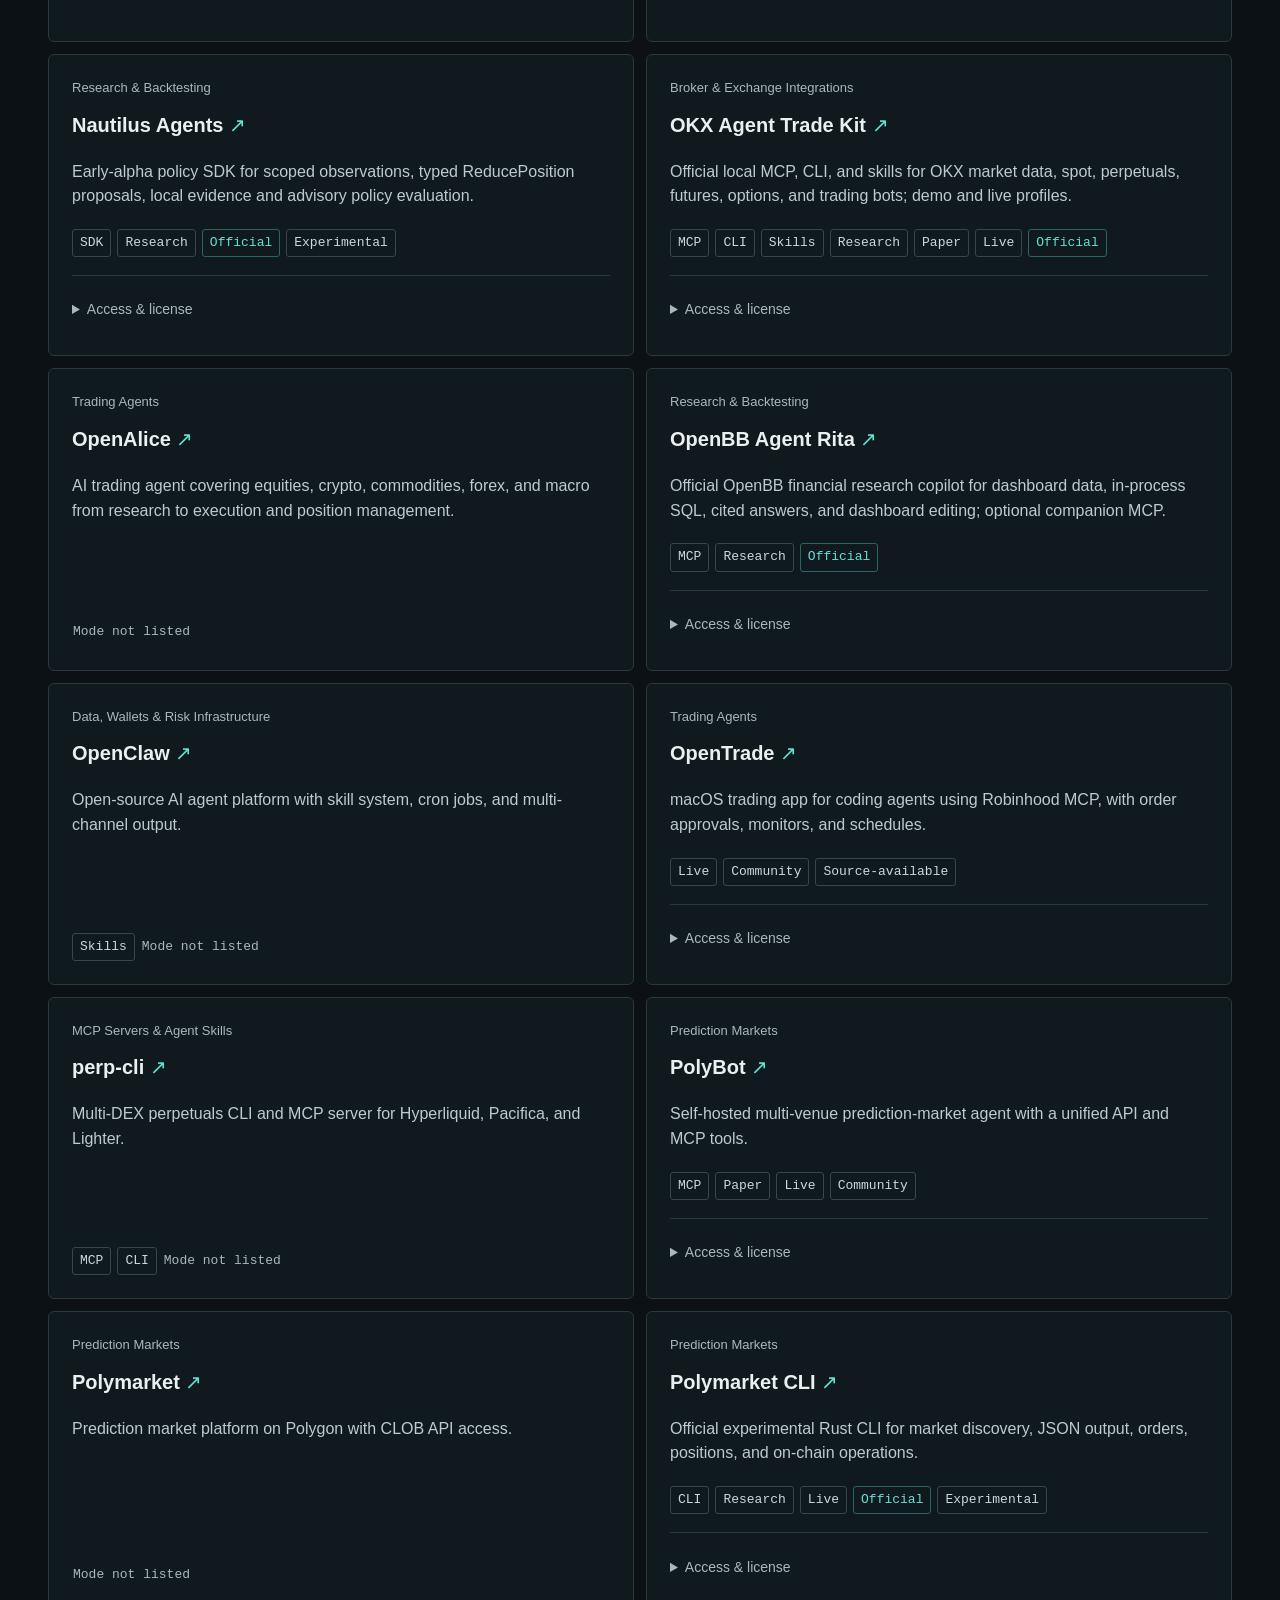
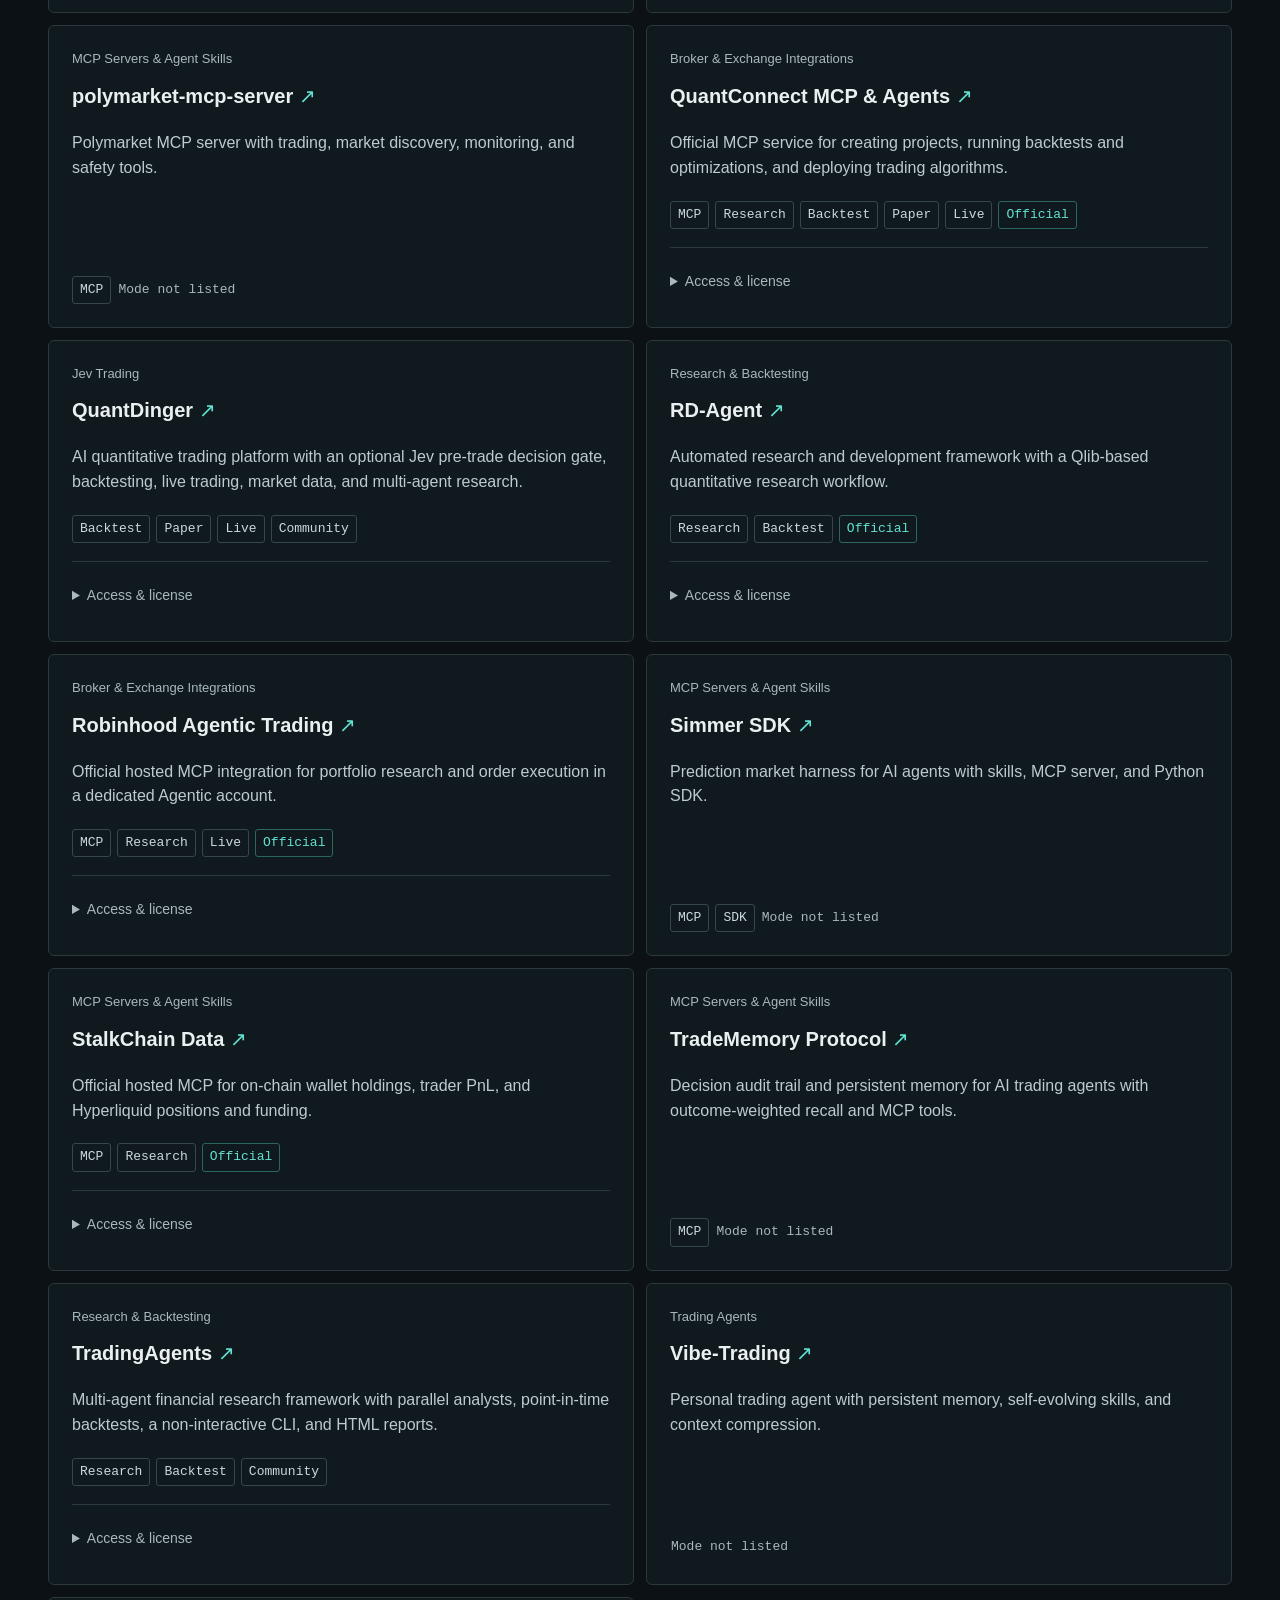
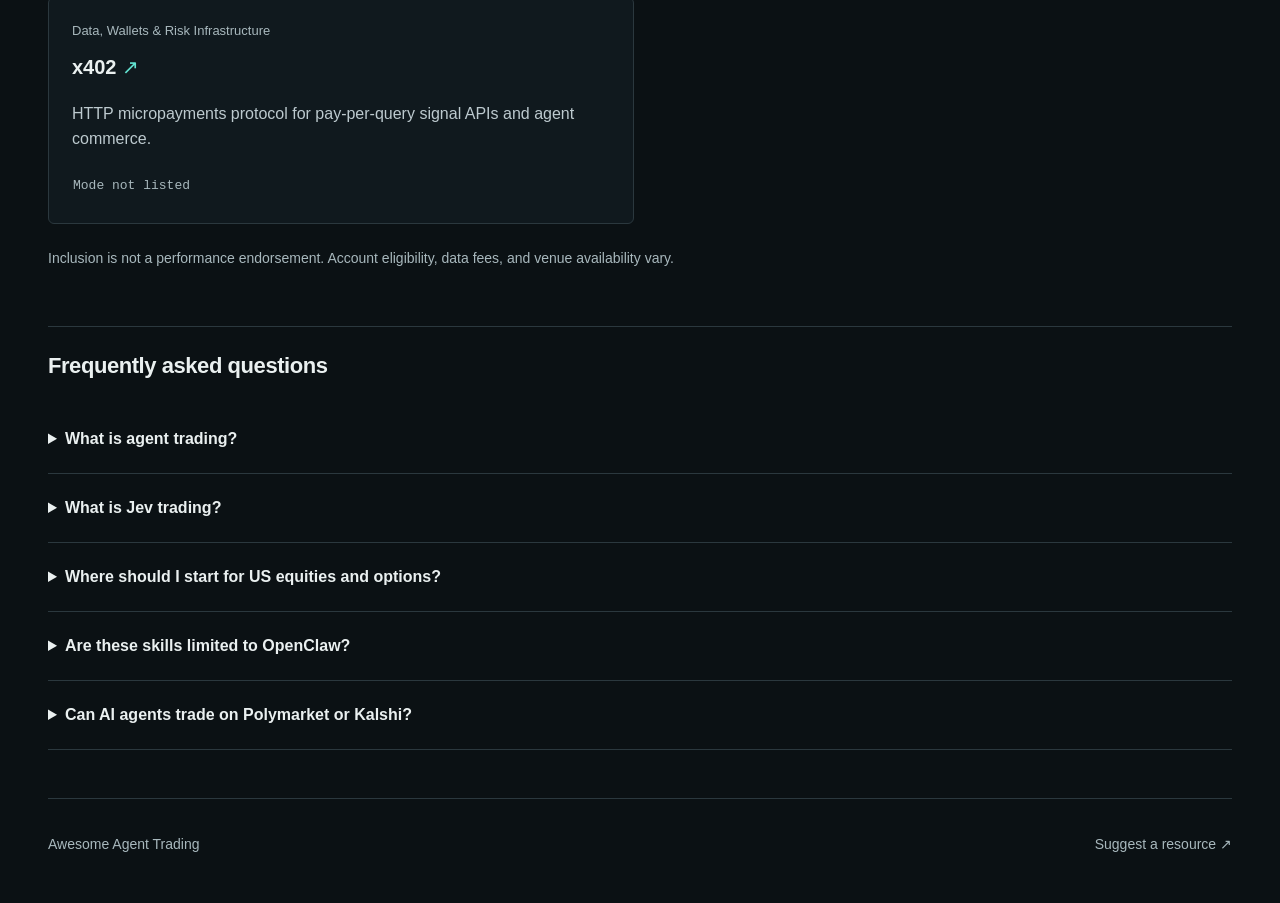
==== commit 5b4bad3b: "Add StalkChain Data research MCP" ====
--- a/docs/index.html
+++ b/docs/index.html
@@ -170,11 +170,11 @@
           </select></div>
           <div id="categories" class="categories" role="group" aria-label="Filter by category">
 <!-- CATEGORIES:START -->
-<button type="button" class="category active" data-category="" aria-pressed="true">All tools <span>58</span></button>
+<button type="button" class="category active" data-category="" aria-pressed="true">All tools <span>59</span></button>
 <button type="button" class="category" data-category="Trading Agents" aria-pressed="false">Trading Agents <span>6</span></button>
 <button type="button" class="category" data-category="Jev Trading" aria-pressed="false">Jev Trading <span>6</span></button>
 <button type="button" class="category" data-category="Broker &amp; Exchange Integrations" aria-pressed="false">Broker &amp; Exchange Integrations <span>8</span></button>
-<button type="button" class="category" data-category="MCP Servers &amp; Agent Skills" aria-pressed="false">MCP Servers &amp; Agent Skills <span>15</span></button>
+<button type="button" class="category" data-category="MCP Servers &amp; Agent Skills" aria-pressed="false">MCP Servers &amp; Agent Skills <span>16</span></button>
 <button type="button" class="category" data-category="Prediction Markets" aria-pressed="false">Prediction Markets <span>5</span></button>
 <button type="button" class="category" data-category="Research &amp; Backtesting" aria-pressed="false">Research &amp; Backtesting <span>11</span></button>
 <button type="button" class="category" data-category="Data, Wallets &amp; Risk Infrastructure" aria-pressed="false">Data, Wallets &amp; Risk Infrastructure <span>7</span></button>
@@ -184,7 +184,7 @@
         <noscript><p>All tools are listed below. Enable JavaScript to search and filter.</p></noscript>
         <div class="results-heading"><p id="result-count" role="status" aria-live="polite" aria-atomic="true">
 <!-- COUNT:START -->
-58 tools
+59 tools
 <!-- COUNT:END -->
         </p><button id="reset" type="button" hidden>Clear filters</button></div>
         <p class="directory-note">A curated selection from the full list. Modes reflect documented capabilities; “not listed” means they have not been recorded here.</p>
@@ -567,6 +567,13 @@
   <p class="project-description">Prediction market harness for AI agents with skills, MCP server, and Python SDK.</p>
   <div class="tags" aria-label="Project attributes"><span class="tag">MCP</span><span class="tag">SDK</span><span class="tag tag--muted">Mode not listed</span></div>
 
+</article>
+<article class="project" data-category="MCP Servers &amp; Agent Skills" data-markets="[&quot;Crypto &amp; DeFi&quot;]" data-modes="[&quot;research&quot;]" data-search="StalkChain Data Official hosted MCP for on-chain wallet holdings, trader PnL, and Hyperliquid positions and funding. MCP Servers &amp; Agent Skills crypto defi mcp wallet-analytics hyperliquid oauth hosted TypeScript">
+  <p class="project-category">MCP Servers &amp; Agent Skills</p>
+  <h3><a href="https://github.com/StalkChain/fomo-mcp-api/blob/main/docs/guides/claude-crypto-mcp.md">StalkChain Data<span aria-hidden="true"> ↗</span></a></h3>
+  <p class="project-description">Official hosted MCP for on-chain wallet holdings, trader PnL, and Hyperliquid positions and funding.</p>
+  <div class="tags" aria-label="Project attributes"><span class="tag">MCP</span><span class="tag">Research</span><span class="tag tag--accent">Official</span></div>
+<details class="project-details"><summary>Access &amp; license</summary><p>The public directory endpoint at https://data.stalkchain.com/mcp/directory excludes trading tools. OAuth sign-in is required. Some research calls use account credits. Alert creation and deletion change account state. Their tool instructions tell clients to confirm with the user first.</p><p><a href="https://data.stalkchain.com/terms">Hosted service terms license source</a> · Reviewed 2026-11-19</p></details>
 </article>
 <article class="project" data-category="MCP Servers &amp; Agent Skills" data-markets="[&quot;Crypto &amp; DeFi&quot;, &quot;Prediction markets&quot;, &quot;Other&quot;]" data-modes="[]" data-search="TradeMemory Protocol Decision audit trail and persistent memory for AI trading agents with outcome-weighted recall and MCP tools. MCP Servers &amp; Agent Skills crypto tradfi prediction-markets mcp memory audit-trail risk-management Python">
   <p class="project-category">MCP Servers &amp; Agent Skills</p>
